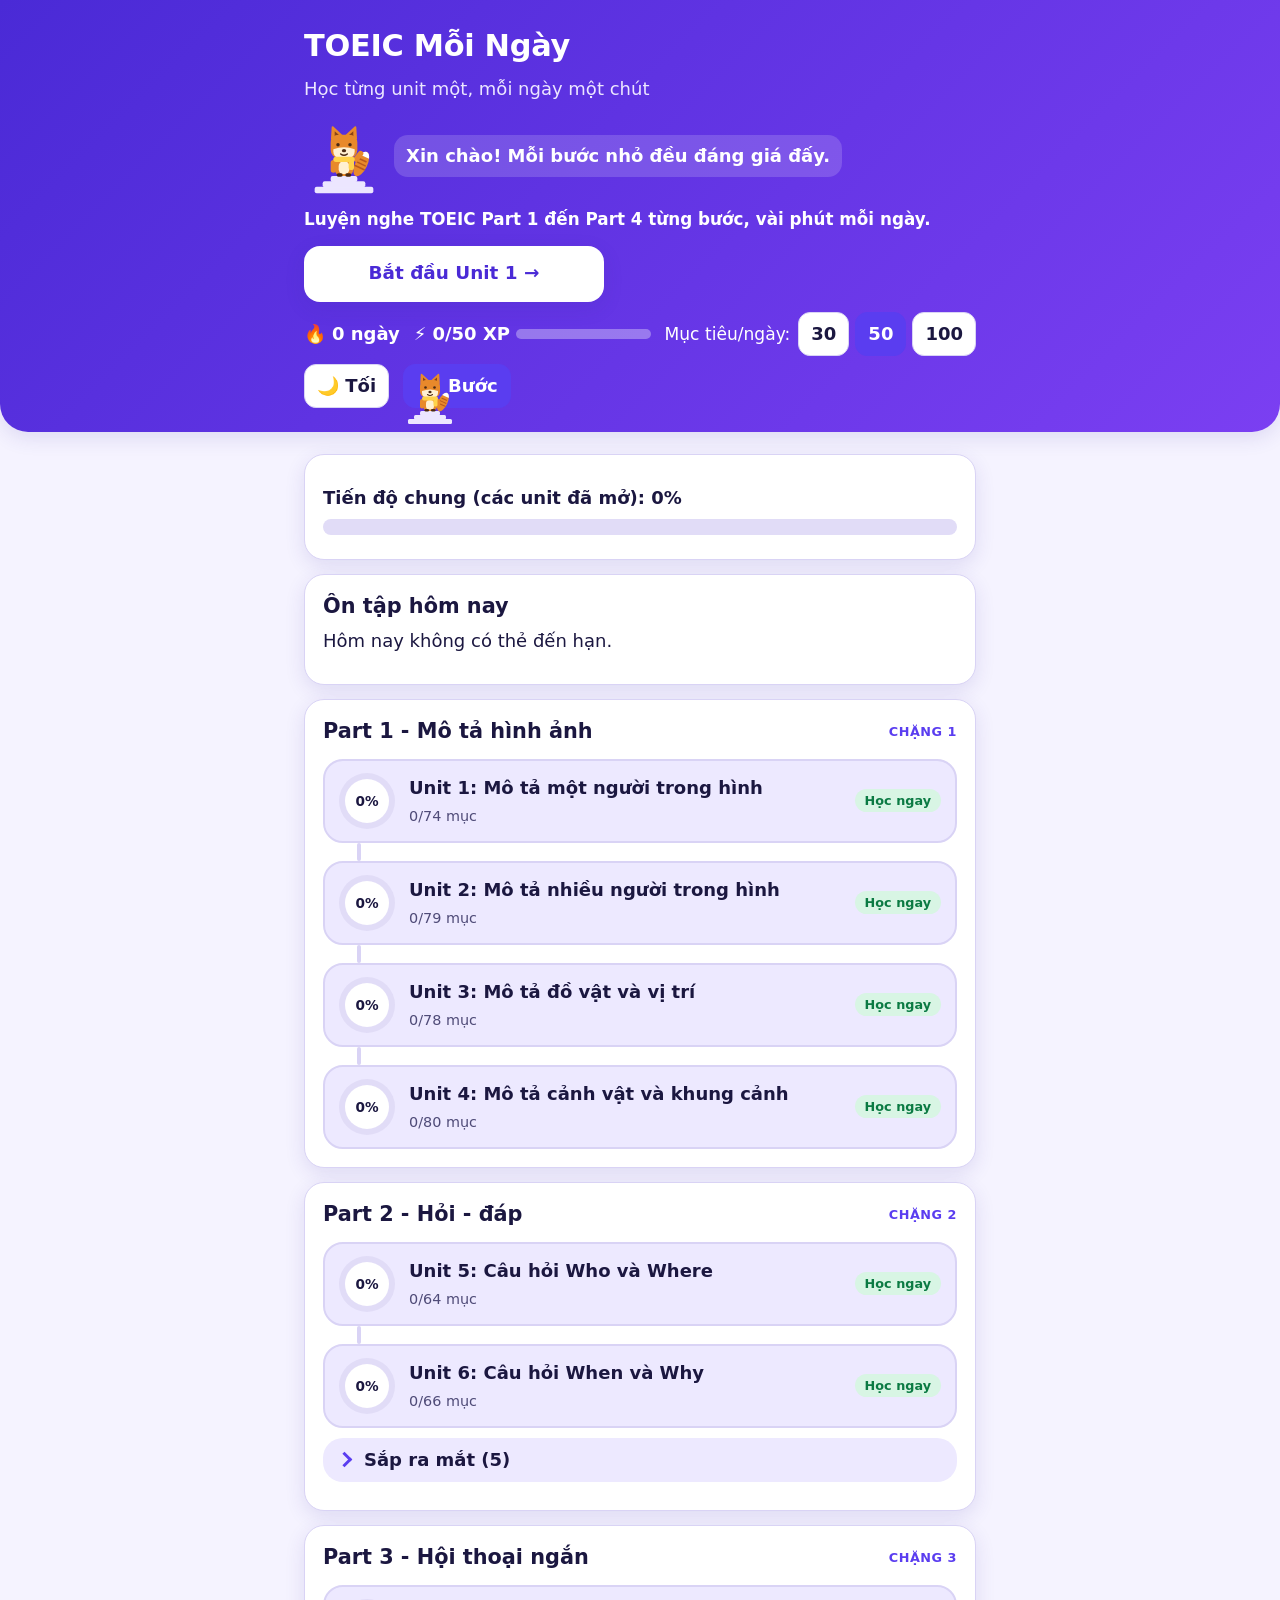
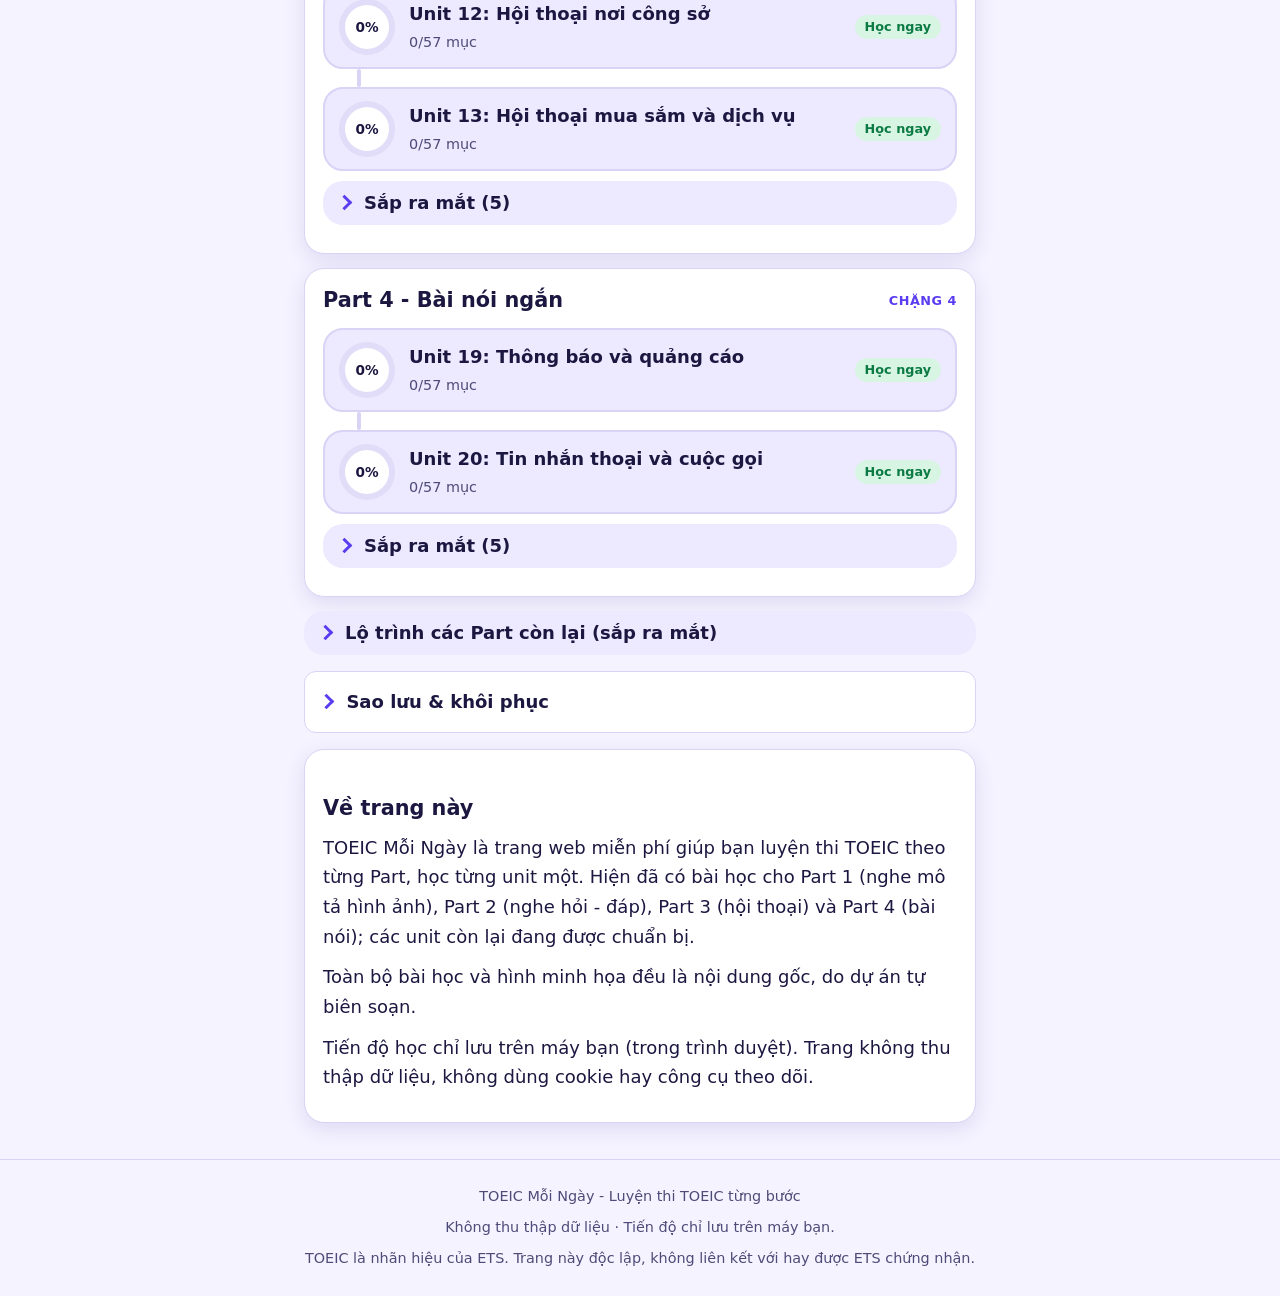
==== index.html @ 166d0104 "fix: rename follow-ups (titles, apple title, Part 1-4 copy, docs) Co-Authored-By: Claude Opus 5.5 <n" ====
<!DOCTYPE html>
<html lang="vi">
<head>
<meta charset="utf-8">
<meta name="viewport" content="width=device-width, initial-scale=1">
<meta name="robots" content="noindex,nofollow">
<meta name="description" content="TOEIC Mỗi Ngày: luyện nghe TOEIC Part 1 đến Part 4 từng bước, vài phút mỗi ngày, ngay trên trình duyệt. Tiến độ chỉ lưu trên máy bạn.">
<meta name="theme-color" content="#4a2ad6">
<meta name="apple-mobile-web-app-title" content="TOEIC Mỗi Ngày">
<meta property="og:title" content="TOEIC Mỗi Ngày | Luyện thi TOEIC từng bước">
<meta property="og:description" content="Luyện nghe TOEIC Part 1 đến Part 4 từng bước, vài phút mỗi ngày. Bài học và hình minh họa đều là nội dung gốc.">
<meta property="og:type" content="website">
<meta property="og:locale" content="vi_VN">
<title>TOEIC Mỗi Ngày | Luyện thi TOEIC từng bước</title>
<link rel="icon" type="image/svg+xml" href="data:image/svg+xml,%3Csvg xmlns='http://www.w3.org/2000/svg' viewBox='0 0 32 32'%3E%3Crect width='32' height='32' rx='7' fill='%237c3aed'/%3E%3Ctext x='16' y='24' font-size='22' font-family='sans-serif' font-weight='bold' text-anchor='middle' fill='white'%3ET%3C/text%3E%3C/svg%3E">
<link rel="manifest" href="manifest.webmanifest">
<link rel="apple-touch-icon" href="assets/icons/apple-touch-icon.png">
<link rel="stylesheet" href="assets/css/site.css">
<link rel="stylesheet" href="assets/css/hud.css">
<link rel="stylesheet" href="assets/css/mascot.css">
<link rel="stylesheet" href="assets/css/home-extra.css">
<script>(function(){try{var o=JSON.parse(localStorage.getItem("tungbuoc.v1"));var t=o&&o.prefs&&o.prefs.theme;if(t==="light"||t==="dark")document.documentElement.setAttribute("data-theme",t);}catch(e){}})();</script>
</head>
<body>
<a class="skip" href="#catalog">Bỏ qua tới mục lục</a>
<header class="site-header">
  <div class="wrap">
    <h1>TOEIC Mỗi Ngày</h1>
    <p class="muted-on-dark">Học từng unit một, mỗi ngày một chút</p>
    <div class="hero">
      <div id="mascot-home" class="mascot-slot"></div>
      <p class="hero-pitch">Luyện nghe TOEIC Part 1 đến Part 4 từng bước, vài phút mỗi ngày.</p>
      <a id="start-cta" class="btn-start" href="unit.html?u=l01">Bắt đầu Unit 1 →</a>
    </div>
    <div id="hud"></div>
  </div>
</header>
<main class="wrap" id="main">
  <section class="card" aria-label="Tổng quan">
    <div id="overall"></div>
    <p id="unv-total" class="badge badge-warn big" role="status" data-edit-only></p>
    <p class="muted" data-edit-only>Mục "Chưa kiểm tra" là nội dung cần người xem xét xác nhận thêm.</p>
  </section>
  <div id="review-root"></div>
  <div id="catalog"></div>
  <div id="backup-root"></div>
  <noscript><p class="card">Trang này cần JavaScript để hiển thị mục lục.</p></noscript>
</main>
<section class="wrap about" id="about" aria-labelledby="about-h">
  <div class="card">
    <h2 id="about-h">Về trang này</h2>
    <p>TOEIC Mỗi Ngày là trang web miễn phí giúp bạn luyện thi TOEIC theo từng Part, học từng unit một. Hiện đã có bài học cho Part 1 (nghe mô tả hình ảnh), Part 2 (nghe hỏi - đáp), Part 3 (hội thoại) và Part 4 (bài nói); các unit còn lại đang được chuẩn bị.</p>
    <p>Toàn bộ bài học và hình minh họa đều là nội dung gốc, do dự án tự biên soạn.</p>
    <p>Tiến độ học chỉ lưu trên máy bạn (trong trình duyệt). Trang không thu thập dữ liệu, không dùng cookie hay công cụ theo dõi.</p>
    <p id="contact" hidden></p>
    <div id="pwa-root"></div>
  </div>
</section>
<footer class="site-footer"><div class="wrap"><p>TOEIC Mỗi Ngày - Luyện thi TOEIC từng bước</p><p>Không thu thập dữ liệu · Tiến độ chỉ lưu trên máy bạn.</p><p>TOEIC là nhãn hiệu của ETS. Trang này độc lập, không liên kết với hay được ETS chứng nhận.</p></div></footer>
<script src="data/catalog.js"></script>
<script src="assets/js/core.js"></script>
<script src="assets/js/mascot.js"></script>
<script src="assets/js/loader.js"></script>
<script src="assets/js/fx.js"></script>
<script src="assets/js/home.js"></script>
<script defer src="assets/js/srs.js"></script>
<script defer src="assets/js/backup.js"></script>
<script defer src="assets/js/pwa.js"></script>
</body>
</html>
---- assets/css/site.css ----
/* site.css - mobile truoc; diem gay 600px va 900px. Font he thong, khong CDN. Mau hex CHI nam trong khoi token ngay duoi. */
:root{--ink:#1b1740;--muted:#4f4b78;--bg:#f5f3ff;--card:#ffffff;--card-2:#ede9ff;--line:#d9d3f5;--line-strong:#7b75a8;--pri:#5a3df0;--pri-ink:#ffffff;--pri-hover:#4527c9;--accent:#ff4f87;--ok:#0b7a43;--ok-bg:#d8f5e4;--bad:#c0143c;--bad-bg:#ffe0e8;--warn-bg:#fff1cf;--warn-ink:#6a3b00;--warn-line:#d18b00;--hd:#4a2ad6;--hd-2:#7b3ff2;--hd-ink:#ffffff;--hd-sub:#ece6ff;--hd-focus:#ffd24a;--hd-track:#ffffff55;--info-bg:#e3ecff;--info-ink:#1a3a8a;--soon-bg:#ebe8f7;--soon-ink:#4a4670;--track:#e1dcf7;--dis-bg:#ebe8f5;--dis-ink:#625e8a;--dis-line:#b9b4d6;--focus:#c2410c;--radius:20px;--radius-sm:12px;--shadow:0 6px 20px rgba(60,40,160,.12);color-scheme:light}
:root[data-theme="dark"]{--ink:#f0eeff;--muted:#b8b3e3;--bg:#0e0c1f;--card:#1a1738;--card-2:#262152;--line:#373068;--line-strong:#8c85c8;--pri:#a999ff;--pri-ink:#120d33;--pri-hover:#c2b8ff;--accent:#ff6b9a;--ok:#5fe3a1;--ok-bg:#123b2a;--bad:#ff8aa3;--bad-bg:#451226;--warn-bg:#3d2c05;--warn-ink:#ffd98a;--warn-line:#a87400;--hd:#1b1550;--hd-2:#33207a;--hd-ink:#f5f3ff;--hd-sub:#d4cff5;--hd-focus:#ffd24a;--hd-track:#ffffff2e;--info-bg:#1e2e66;--info-ink:#bcd0ff;--soon-bg:#2a2650;--soon-ink:#c9c5ee;--track:#2e2961;--dis-bg:#231f47;--dis-ink:#9d98c9;--dis-line:#4a4380;--focus:#ffc94d;--shadow:0 6px 20px rgba(0,0,0,.5);color-scheme:dark}
@media (prefers-color-scheme:dark){:root:not([data-theme="light"]){--ink:#f0eeff;--muted:#b8b3e3;--bg:#0e0c1f;--card:#1a1738;--card-2:#262152;--line:#373068;--line-strong:#8c85c8;--pri:#a999ff;--pri-ink:#120d33;--pri-hover:#c2b8ff;--accent:#ff6b9a;--ok:#5fe3a1;--ok-bg:#123b2a;--bad:#ff8aa3;--bad-bg:#451226;--warn-bg:#3d2c05;--warn-ink:#ffd98a;--warn-line:#a87400;--hd:#1b1550;--hd-2:#33207a;--hd-ink:#f5f3ff;--hd-sub:#d4cff5;--hd-focus:#ffd24a;--hd-track:#ffffff2e;--info-bg:#1e2e66;--info-ink:#bcd0ff;--soon-bg:#2a2650;--soon-ink:#c9c5ee;--track:#2e2961;--dis-bg:#231f47;--dis-ink:#9d98c9;--dis-line:#4a4380;--focus:#ffc94d;--shadow:0 6px 20px rgba(0,0,0,.5);color-scheme:dark}}
*{box-sizing:border-box}
html{-webkit-text-size-adjust:100%}
body{margin:0;font:16px/1.65 system-ui,-apple-system,"Segoe UI",Roboto,"Helvetica Neue",Arial,sans-serif;color:var(--ink);background:var(--bg);overflow-wrap:anywhere}
html:not([data-edit="1"]) [data-edit-only]{display:none!important}
.wrap{max-width:720px;margin:0 auto;padding:0 16px}
h1{font-size:1.6rem;line-height:1.25;margin:.3em 0;font-weight:800;letter-spacing:-.01em}
h2{font-size:1.3rem;line-height:1.3;margin:1.3em 0 .5em;font-weight:800}
h3{font-size:1.1rem;line-height:1.3;margin:.6em 0;font-weight:700}
p{margin:.5em 0}
a{color:var(--pri);font-weight:600}
:focus-visible{outline:3px solid var(--focus);outline-offset:2px}
.site-header :focus-visible{outline-color:var(--hd-focus)}
.skip{position:absolute;left:-999px;top:0;background:var(--card);color:var(--ink);padding:0 12px;min-height:44px;min-width:44px;display:inline-flex;align-items:center;z-index:10;border-radius:var(--radius-sm)}
.skip:focus{left:8px;top:8px}
.site-header{background:linear-gradient(135deg,var(--hd),var(--hd-2));color:var(--hd-ink);padding:14px 0 20px;border-radius:0 0 28px 28px;box-shadow:var(--shadow)}
.site-header a,.back{color:var(--hd-ink);display:inline-flex;align-items:center;min-height:44px}
.muted-on-dark{color:var(--hd-sub);margin:0}
.site-header .hud-item{color:var(--hd-ink)}
.site-header .hud-meter{background:var(--hd-track)}
.site-footer{margin-top:36px;padding:18px 0;border-top:1px solid var(--line);text-align:center;color:var(--muted);font-size:.9rem}
.muted{color:var(--muted)}
.card{background:var(--card);border:1px solid var(--line);border-radius:var(--radius);padding:18px;margin:14px 0;box-shadow:var(--shadow)}
main.wrap{padding-top:8px}
.list{list-style:none;margin:0;padding:0}
.list.card{padding:8px 18px}
.list li{padding:10px 0;border-bottom:1px solid var(--line)}
.list li:last-child{border-bottom:0}
.en{font-weight:700;margin:.2em 0}
.vi-line{margin:.1em 0 .3em;color:var(--muted)}
.label{display:block;font-weight:700;margin:.6em 0 .2em}
.badge{white-space:nowrap;flex-shrink:0;display:inline-block;font-size:.8rem;line-height:1.5;padding:2px 10px;border-radius:999px;margin-left:4px;font-weight:700;vertical-align:middle}
.badge-warn{background:var(--warn-bg);color:var(--warn-ink);border:1px solid var(--warn-line)}
.badge-info{background:var(--info-bg);color:var(--info-ink)}
.badge-ok{background:var(--ok-bg);color:var(--ok)}
.badge-soon{background:var(--soon-bg);color:var(--soon-ink)}
.badge.big{font-size:1rem;padding:6px 14px;margin:8px 0 0}
.site-header .badge-warn{margin-left:0}
/* nut */
.btn{min-height:44px;min-width:44px;padding:8px 18px;font:inherit;font-weight:700;color:var(--ink);background:var(--card);border:2px solid var(--pri);border-radius:14px;cursor:pointer;transition:background .15s,color .15s,border-color .15s,transform .15s}
.btn:hover:not(:disabled){background:var(--card-2)}
.btn:active:not(:disabled){transform:scale(.97)}
.btn:disabled{color:var(--dis-ink);background:var(--dis-bg);border-color:var(--dis-line);cursor:not-allowed}
.btn-primary{background:var(--pri);color:var(--pri-ink);border-color:var(--pri)}
.btn-primary:hover:not(:disabled){background:var(--pri-hover);border-color:var(--pri-hover)}
.btn[aria-pressed="true"]{background:var(--ok-bg);border-color:var(--ok);color:var(--ink)}
.btn-speak{background:var(--card-2);color:var(--ink);border-color:var(--line-strong)}
.row{display:flex;flex-wrap:wrap;gap:10px;margin:12px 0}
/* tab */
.tabs-wrap{background:var(--card);border-bottom:1px solid var(--line);position:sticky;top:0;z-index:5;box-shadow:var(--shadow)}
.tabs{display:flex;gap:6px;overflow-x:auto;-webkit-overflow-scrolling:touch;padding:8px 0}
.tab{flex:0 0 auto;min-height:44px;min-width:44px;padding:8px 16px;font:inherit;font-weight:700;color:var(--ink);background:transparent;border:2px solid transparent;border-radius:999px;cursor:pointer;white-space:nowrap}
.tab:hover{background:var(--card-2)}
.tab[aria-selected="true"]{color:var(--pri-ink);background:var(--pri);border-color:var(--pri)}
[role="tabpanel"]:focus{outline:none}
/* anh */
.fig{display:block;max-width:100%;height:auto;margin:12px 0;border:1px solid var(--line);border-radius:var(--radius-sm)}
.fig--wide{aspect-ratio:16/9;object-fit:contain;background:var(--card)}
.fig-missing{font-style:italic}
/* details / summary dung chung */
.fold{margin:12px 0}
.fold>summary,details.fold>summary{min-height:44px;display:flex;align-items:center;gap:10px;cursor:pointer;font-weight:700;list-style:none;border-radius:var(--radius-sm)}
.fold>summary::-webkit-details-marker{display:none}
.fold>summary::before{content:"";flex:0 0 auto;width:8px;height:8px;margin:0 4px 0 2px;border-right:3px solid var(--pri);border-bottom:3px solid var(--pri);transform:rotate(-45deg);transition:transform .2s}
.fold[open]>summary::before{transform:rotate(45deg)}
/* flashcard */
.flash{min-height:170px;background:var(--card);border:2px solid var(--pri);border-radius:24px;padding:20px;margin:12px 0;display:flex;flex-direction:column;justify-content:center;align-items:center;text-align:center;box-shadow:var(--shadow)}
.flash.is-back{background:var(--card-2)}
.flash.is-known{border-color:var(--ok)}
.flash-main{font-size:1.7rem;font-weight:800;margin:.2em 0}
.flash-meta{min-height:1.6em;margin:.2em 0}
/* bai tap */
.inp{width:100%;min-height:44px;padding:8px 12px;font:inherit;color:var(--ink);background:var(--card);border:2px solid var(--line-strong);border-radius:var(--radius-sm)}
.inp:focus-visible{border-color:var(--pri)}
.inp-inline{width:12em;max-width:100%;display:inline-block}
.qrow{padding:10px 0;border-bottom:1px solid var(--line)}
.qrow:last-of-type{border-bottom:0}
.fb{margin:6px 0}
.fb.ok,.ok{color:var(--ok);font-weight:700}
.fb.bad,.bad{color:var(--bad);font-weight:700}
.explain{color:var(--ink);font-weight:400}
.score{font-weight:800;color:var(--pri);min-height:1.6em}
.opts{display:grid;gap:10px;margin:12px 0}
.opt{text-align:left;width:100%}
.notice{background:var(--warn-bg);color:var(--warn-ink);border:1px solid var(--warn-line);border-radius:var(--radius-sm);padding:12px 14px;margin:12px 0}
.notice[hidden],[hidden]{display:none!important}
.reveal{margin-top:6px}
/* thanh tien do */
.bar{height:16px;background:var(--track);border-radius:999px;overflow:hidden;margin:6px 0}
.bar-fill{height:100%;background:linear-gradient(90deg,var(--pri),var(--accent));border-radius:999px}
/* ban do hanh trinh (trang chu) */
.stage-head{display:flex;flex-wrap:wrap;align-items:center;justify-content:space-between;gap:6px 12px}
.stage-head h2{margin:0}
.stage-no{display:inline-block;font-size:.8rem;font-weight:800;letter-spacing:.04em;text-transform:uppercase;color:var(--pri);margin:0}
.journey{list-style:none;margin:14px 0 0;padding:0}
.journey>li{position:relative;margin:0 0 18px}
.journey>li:last-child{margin-bottom:0}
.journey>li:not(:last-child)::after{content:"";position:absolute;left:36px;top:100%;height:18px;width:4px;margin-left:-2px;background:var(--line);border-radius:2px}
.node{display:flex;align-items:center;gap:14px;min-height:76px;padding:12px 14px;border-radius:var(--radius);background:var(--card-2);border:2px solid var(--line);color:var(--ink);text-decoration:none;font-weight:700;transition:transform .15s,border-color .15s}
a.node:hover{border-color:var(--pri);transform:translateY(-2px)}
.ring{--p:0;flex:0 0 56px;width:56px;height:56px;border-radius:50%;display:grid;place-items:center;background:conic-gradient(var(--accent) calc(var(--p) * 1%),var(--track) 0)}
.ring-in{width:44px;height:44px;border-radius:50%;background:var(--card);display:grid;place-items:center;font-size:.85rem;font-weight:800;color:var(--ink)}
.node-body{flex:1 1 auto;min-width:0;display:flex;flex-direction:column;gap:2px}
.node-title{font-weight:800}
.node-sub{font-weight:500;color:var(--muted);font-size:.9rem}
.soon-fold{background:var(--card-2);border-radius:var(--radius);padding:0 14px;margin:14px 0}
.soon-fold .units{padding-bottom:10px}
.soon-fold h3{margin:.4em 0;color:var(--muted)}
.units{list-style:none;margin:0;padding:0}
.unit-row{padding:8px 0;border-bottom:1px solid var(--line);color:var(--soon-ink);display:flex;align-items:center;justify-content:space-between;gap:8px;min-height:44px}
.unit-row:last-child{border-bottom:0}
#anim-root{min-height:60px}
@media (min-width:600px){body{font-size:17px}.wrap{padding:0 24px}h1{font-size:1.9rem}.opts{grid-template-columns:1fr 1fr}.site-header{padding:18px 0 24px}}
@media (min-width:900px){body{font-size:18px}.tabs{gap:8px}}
@media (prefers-reduced-motion:reduce){*{animation:none!important;transition:none!important;scroll-behavior:auto!important}}

.listen-btns{display:inline-flex;flex-wrap:wrap;gap:8px;margin:4px 0}
.opt-row{display:flex;flex-wrap:wrap;gap:8px;align-items:center}
.opt-row .opt{flex:1 1 120px;width:auto}

/* khung gap dung chung cho cac khoi moi (chi details.fold.bk: Sao luu) */
.fold.bk { border: 1px solid var(--line, #d9d6ee); border-radius: 12px; padding: 0.5rem 0.9rem; margin: 1rem 0; background: var(--card, transparent); }
.fold.bk > summary { cursor: pointer; font-weight: 600; padding: 0.35rem 0; }
.fold.bk[open] > summary { margin-bottom: 0.5rem; }
---- assets/css/hud.css ----
/* hud.css - thanh streak/XP/muc tieu/giao dien, toast, nut nghe. Chi dung token kem gia tri du phong. */
.hud {
  display: flex; flex-wrap: wrap; align-items: center; gap: 8px 14px;
  margin-top: 10px;
}
.hud-item {
  display: inline-flex; align-items: center; gap: 6px;
  font-weight: 600; color: var(--hd-ink, inherit);
}
.hud-xp { flex: 1 1 180px; min-width: 160px; }
.hud-meter {
  flex: 1 1 60px; min-width: 60px; height: 10px;
  background: var(--line, #d9dee7); border-radius: 999px; overflow: hidden;
}
.hud-meter .bar-fill {
  height: 100%; background: var(--accent, var(--ok, #1f9d55));
  border-radius: 999px; transition: width .4s ease;
}
.hud-goalbox { flex-wrap: wrap; gap: 6px 8px; }
.hud-goal-lbl { font-weight: 600; font-size: .95em; color: var(--muted, inherit); }
.site-header .hud-goal-lbl { color: var(--hd-ink, #fff); font-weight: 500; }
.hud-goals { display: inline-flex; gap: 6px; }
.hud-btn {
  min-width: 44px; min-height: 44px; padding: 0 12px;
  border: 1px solid var(--line, #d9dee7); border-radius: var(--radius-sm, 12px);
  background: var(--card, #fff); color: var(--ink, #1d2433);
  font: inherit; font-weight: 600; cursor: pointer;
}
.hud-btn[aria-pressed="true"] {
  background: var(--pri, #2563eb); color: var(--pri-ink, #fff); border-color: var(--pri, #2563eb);
}
.hud-btn:focus-visible { outline: 3px solid var(--focus, #f59e0b); outline-offset: 2px; }

.hud-mascot { display: inline-flex; align-items: center; gap: 4px; }
.hud-mascot-face, .hud-mascot-face .mascot { width: 28px; height: 28px; }
.hud-mascot-face { display: inline-flex; }
.hud-btn[aria-pressed="true"] .hud-mascot-face { --m-scarf: var(--hd-focus, #ffd24a); }

.btn-speak {
  min-width: 44px; min-height: 44px; padding: 0 12px;
  border: 1px solid var(--line, #d9dee7); border-radius: var(--radius-sm, 12px);
  background: var(--card, #fff); color: var(--ink, #1d2433);
  font: inherit; cursor: pointer; vertical-align: middle;
}
.btn-speak:focus-visible { outline: 3px solid var(--focus, #f59e0b); outline-offset: 2px; }

.fold { margin: 10px 0; }
.fold > summary { min-height: 44px; display: flex; align-items: center; cursor: pointer; font-weight: 600; }

.hud-sr { position: absolute; width: 1px; height: 1px; overflow: hidden; clip: rect(0 0 0 0); white-space: nowrap; }
.bs-toast:empty { display: none; }
.bs-toast {
  position: fixed; left: 50%; bottom: 24px; transform: translateX(-50%);
  max-width: calc(100vw - 32px); padding: 12px 18px; z-index: 1000;
  background: var(--ink, #1d2433); color: var(--card, #fff);
  border-radius: var(--radius, 20px); box-shadow: var(--shadow, 0 6px 20px rgba(0, 0, 0, .25));
  font-weight: 600; text-align: center;
  animation: bs-toast-in .25s ease;
}
@keyframes bs-toast-in { from { opacity: 0; transform: translate(-50%, 12px); } to { opacity: 1; transform: translate(-50%, 0); } }

@media (prefers-reduced-motion: reduce) {
  .hud-meter .bar-fill { transition: none; }
  .bs-toast { animation: none; }
}
---- assets/css/mascot.css ----
.mascot-host{display:flex;align-items:center;gap:10px;margin:0 0 10px}
.mascot-host[hidden]{display:none}
.mascot-say{margin:0;padding:8px 12px;border-radius:14px;font-weight:600;line-height:1.4;background:var(--card-2,#ede9ff);color:var(--ink,#1b1740)}
.site-header .mascot-say{background:rgba(255,255,255,.16);color:var(--hd-ink,#fff)}
.mascot{display:block;flex:0 0 auto;width:80px;height:80px;overflow:visible}
.mascot-mini{width:28px;height:28px}
.site-header .mascot-hero{--m-scarf:var(--hd-focus,#ffd24a)}
.mf{fill:#e8892b}
.mo{fill:#e8892b;stroke:#e8892b;stroke-width:3;stroke-linejoin:round}
.mi{fill:#8a4314}
.mc{fill:#fff0d2}
.mt{fill:#fff}
.md{fill:#4a2a14}
.ml{fill:none;stroke:#4a2a14;stroke-width:2.2;stroke-linecap:round;stroke-linejoin:round}
.ms{fill:none;stroke:#b8591c;stroke-width:2.2;stroke-linecap:round}
.m-scarf{fill:var(--m-scarf,var(--pri,#5a3df0))}
.m-steps rect{fill:var(--line-strong,#9a95c0)}
.site-header .m-steps rect{fill:var(--hd-sub,#ece6ff)}
.m-happy,.m-brows,.m-flat,.m-open{display:none}
.m-armL{transform-origin:44px 67px}
.m-armR{transform-origin:76px 67px}
.m-head{transform-origin:60px 63px}
.m-tail{transform-origin:78px 86px;animation:m-wag .5s ease-in-out 6 alternate}
.m-eyes circle{transform-box:fill-box;transform-origin:center;animation:m-blink 5s 2}
[data-mood=wave] .m-armR{transform:rotate(-140deg);animation:m-wv .7s ease-in-out 4 alternate}
[data-mood=cheer] .m-armR{transform:rotate(-150deg)}
[data-mood=cheer] .m-armL{transform:rotate(150deg)}
[data-mood=cheer] .m-all{animation:m-jump .6s ease-in-out 4}
[data-mood=cheer] .m-open,[data-mood=cheer] .m-happy,[data-mood=proud] .m-happy,[data-mood=worried] .m-flat,[data-mood=worried] .m-brows{display:inline}
[data-mood=cheer] .m-eyes,[data-mood=proud] .m-eyes,[data-mood=cheer] .m-smile,[data-mood=worried] .m-smile{display:none}
[data-mood=proud] .m-head{transform:rotate(-4deg)}
[data-mood=proud] .m-armR{transform:rotate(-22deg)}
[data-mood=proud] .m-armL{transform:rotate(22deg)}
[data-mood=worried] .m-head{transform:rotate(5deg)}
[data-mood=worried] .m-tail{animation:none;transform:rotate(14deg)}
@keyframes m-wv{from{transform:rotate(-125deg)}to{transform:rotate(-155deg)}}
@keyframes m-jump{50%{transform:translateY(-7px)}}
@keyframes m-wag{from{transform:rotate(-5deg)}to{transform:rotate(6deg)}}
@keyframes m-blink{0%,94%,100%{transform:scaleY(1)}97%{transform:scaleY(.1)}}
@media (prefers-reduced-motion:reduce){.mascot *{animation:none!important}}
---- assets/css/home-extra.css ----
/* home-extra.css - trang chu / 404; chi dung token trong site.css */
.hero{margin:12px 0 4px}
.hero-pitch{margin:0 0 12px;font-size:1.05rem;font-weight:600;color:var(--hd-ink)}
.btn-start{display:flex;align-items:center;justify-content:center;width:100%;min-height:56px;padding:12px 22px;border-radius:16px;background:var(--hd-ink);color:var(--hd);font-size:1.15rem;font-weight:800;text-decoration:none;box-shadow:var(--shadow);transition:transform .15s}
.site-header a.btn-start{display:flex;min-height:56px;color:var(--hd);background:var(--hd-ink)}
.site-header a.btn-start:hover,.site-header a.btn-start:focus-visible{color:var(--hd);background:var(--hd-ink)}
.btn-start:hover{transform:translateY(-2px)}
.btn-start:active{transform:scale(.98)}
.btn-start[hidden]{display:none}
.about p{margin:.6em 0}
.about #contact{padding-top:.6em;border-top:1px dashed var(--line)}
.later-fold .unit-row{color:var(--ink)}
.page-404{text-align:center;padding:32px 16px}
.page-404 h1{margin-top:0}
.page-404 .btn-start{display:inline-flex;width:auto;margin-top:8px;background:var(--pri);color:var(--pri-ink)}
@media (min-width:600px){.btn-start{width:auto;min-width:300px;display:inline-flex}.site-header a.btn-start{display:inline-flex}}
@media (prefers-reduced-motion:reduce){.btn-start{transition:none}.btn-start:hover,.btn-start:active{transform:none}}
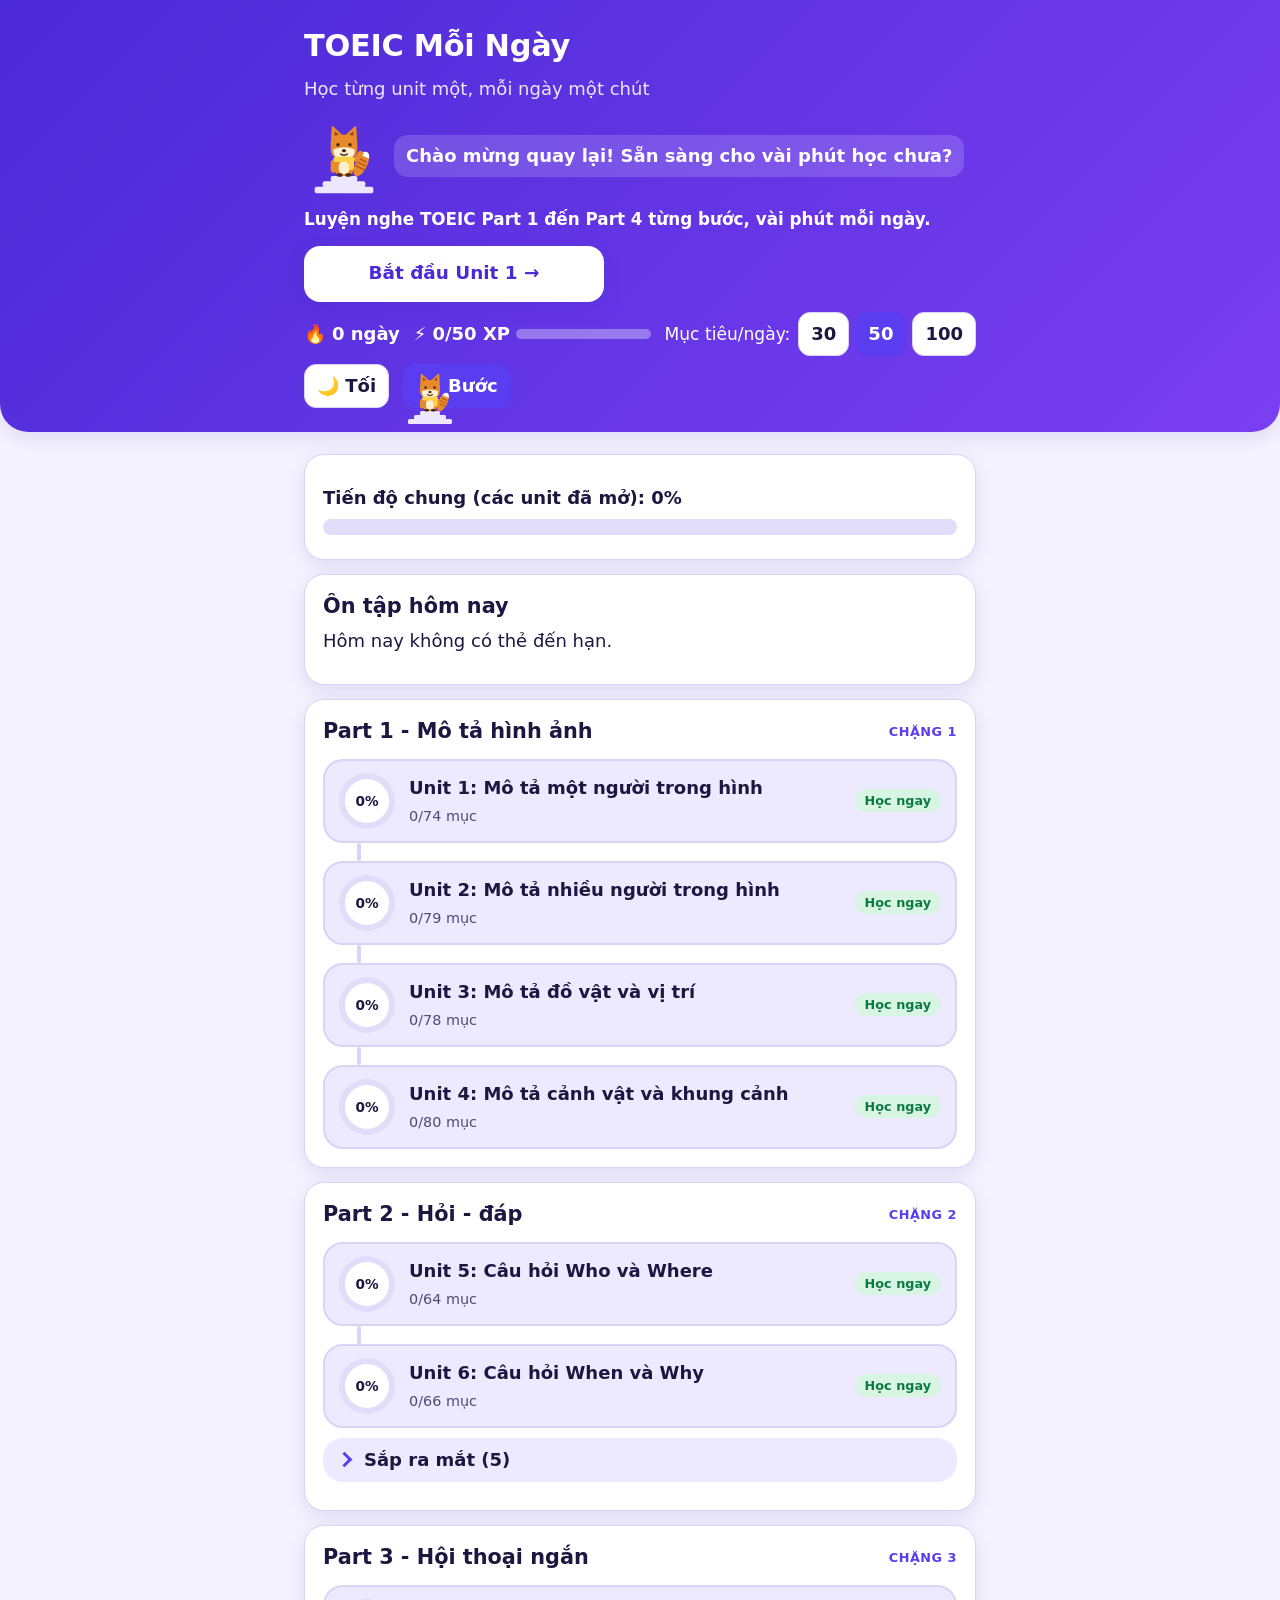
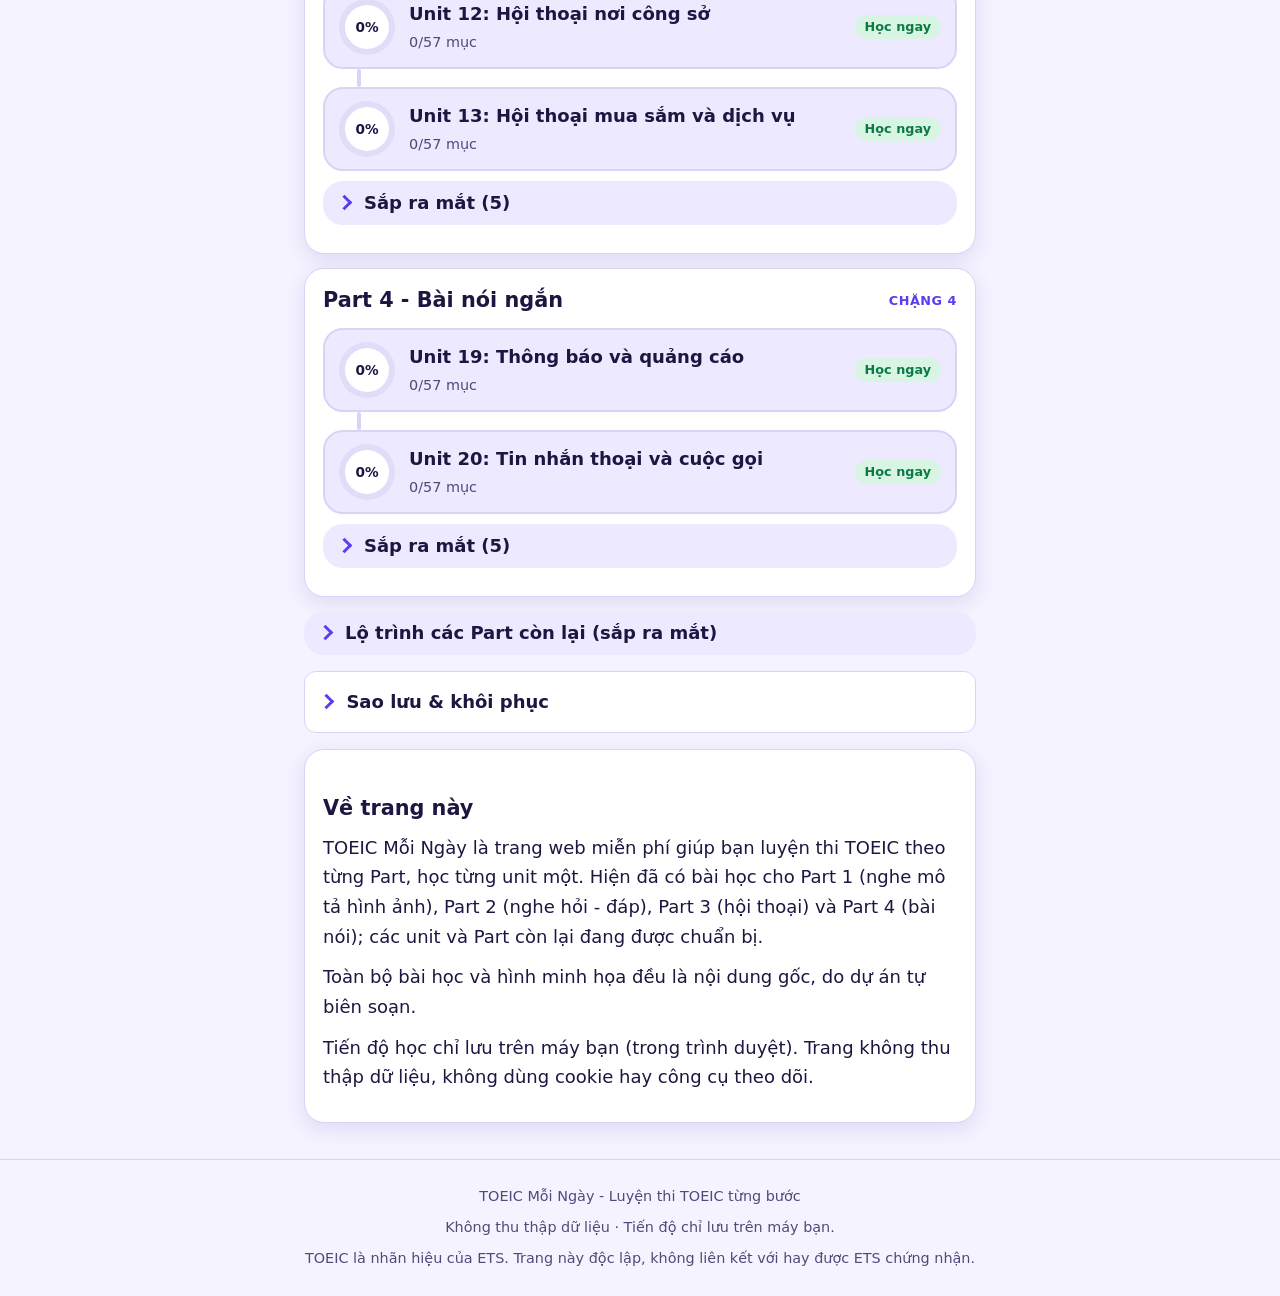
==== commit 98535970: "fix: about text says unit and Part still being prepared Co-Authored-By: Claude Opus 5.5 <noreply@ant" ====
--- a/index.html
+++ b/index.html
@@ -49,7 +49,7 @@
 <section class="wrap about" id="about" aria-labelledby="about-h">
   <div class="card">
     <h2 id="about-h">Về trang này</h2>
-    <p>TOEIC Mỗi Ngày là trang web miễn phí giúp bạn luyện thi TOEIC theo từng Part, học từng unit một. Hiện đã có bài học cho Part 1 (nghe mô tả hình ảnh), Part 2 (nghe hỏi - đáp), Part 3 (hội thoại) và Part 4 (bài nói); các unit còn lại đang được chuẩn bị.</p>
+    <p>TOEIC Mỗi Ngày là trang web miễn phí giúp bạn luyện thi TOEIC theo từng Part, học từng unit một. Hiện đã có bài học cho Part 1 (nghe mô tả hình ảnh), Part 2 (nghe hỏi - đáp), Part 3 (hội thoại) và Part 4 (bài nói); các unit và Part còn lại đang được chuẩn bị.</p>
     <p>Toàn bộ bài học và hình minh họa đều là nội dung gốc, do dự án tự biên soạn.</p>
     <p>Tiến độ học chỉ lưu trên máy bạn (trong trình duyệt). Trang không thu thập dữ liệu, không dùng cookie hay công cụ theo dõi.</p>
     <p id="contact" hidden></p>
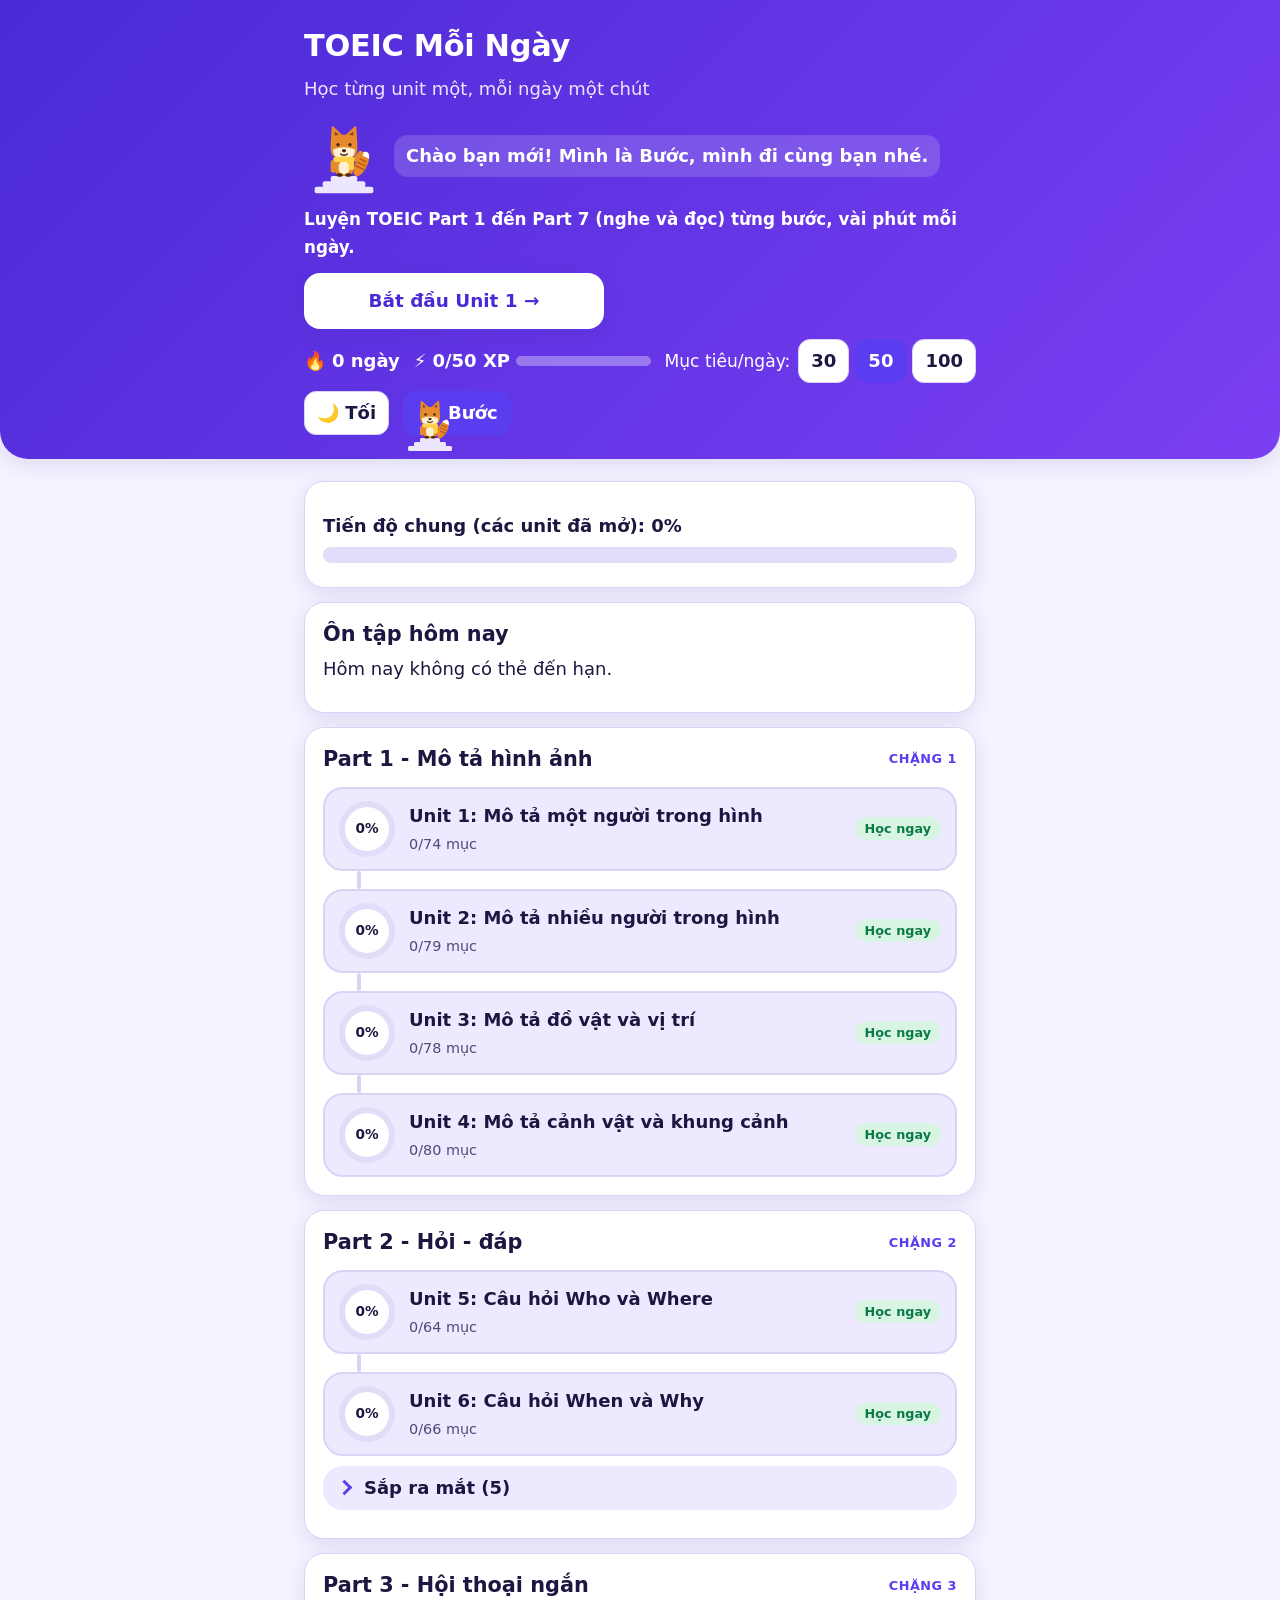
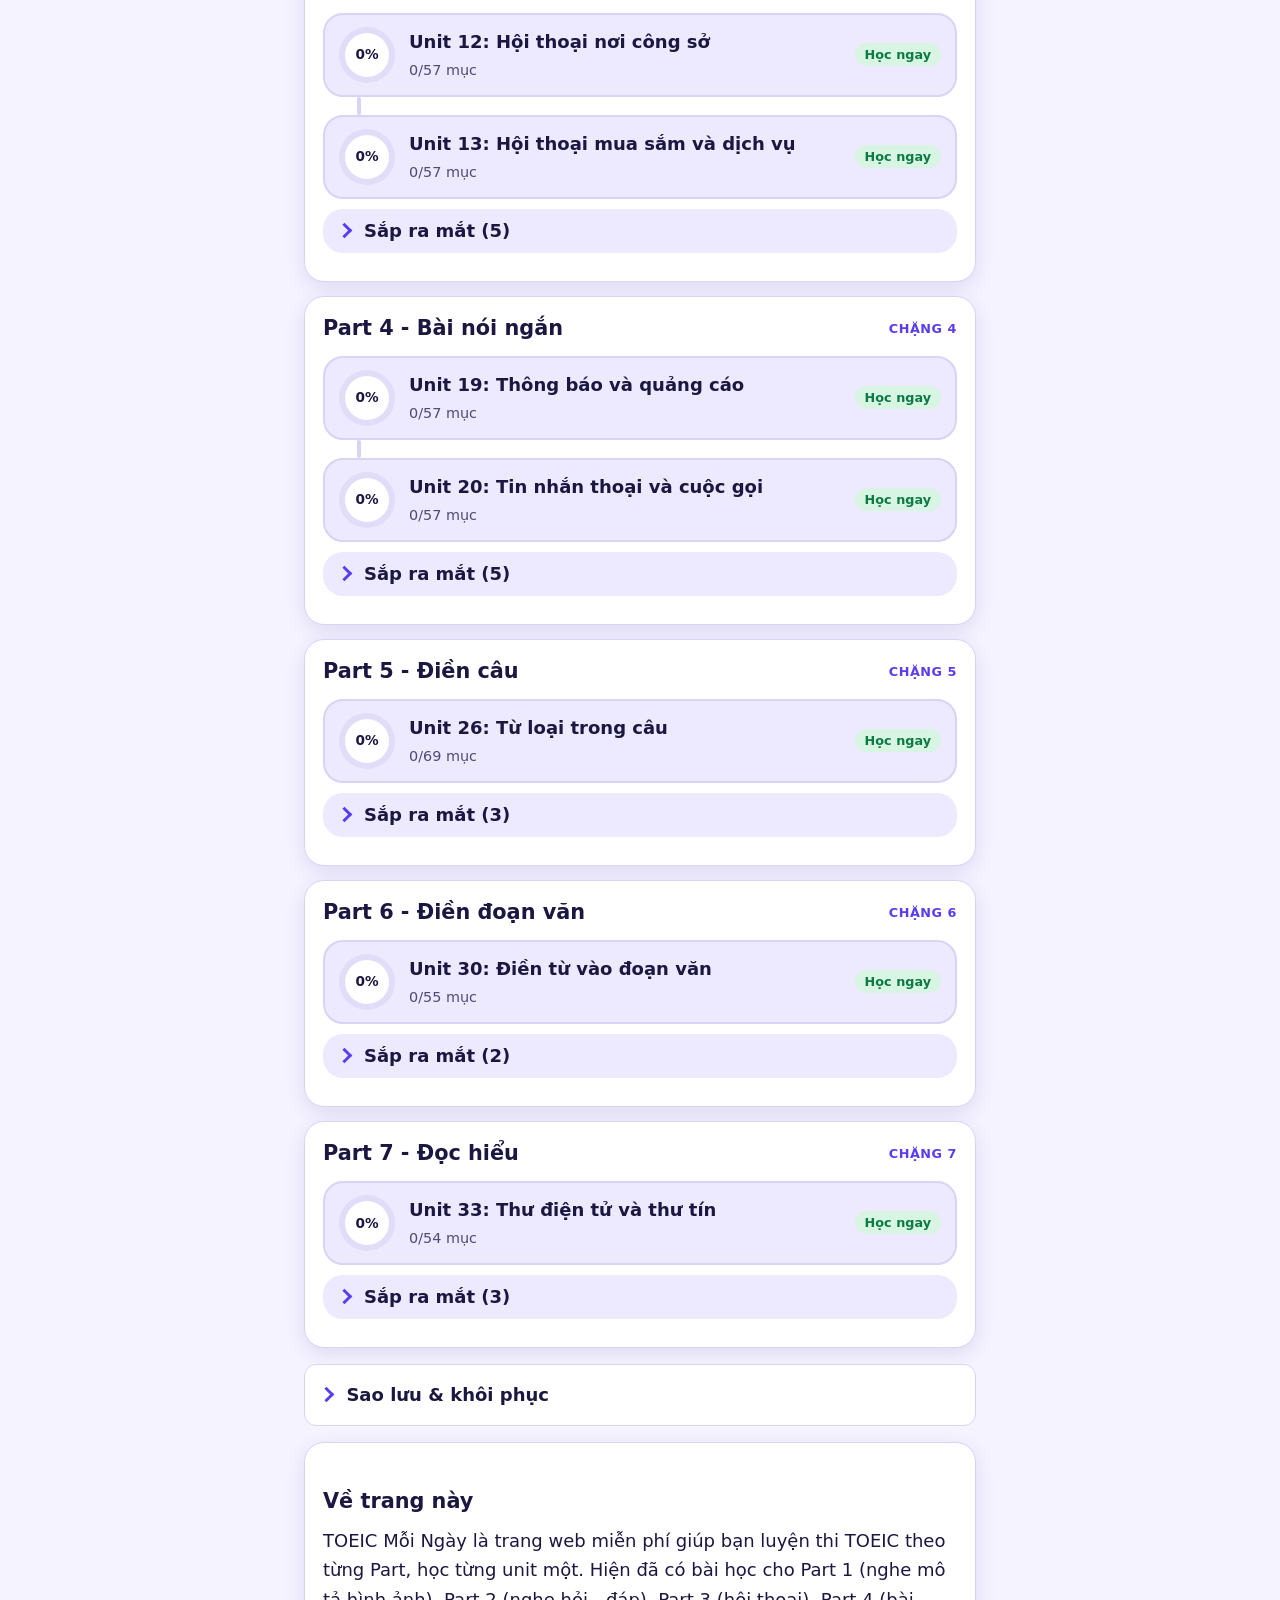
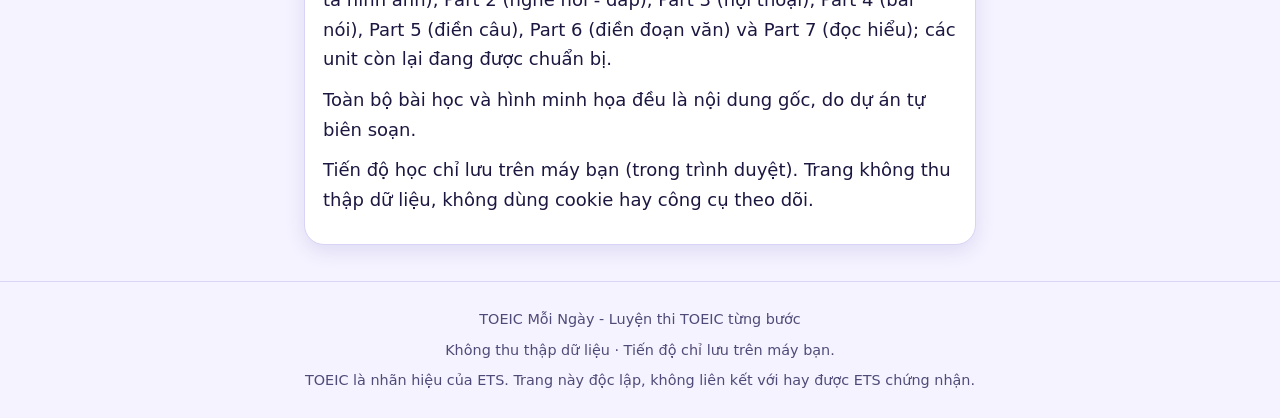
==== commit 9a20b99f: "release: open p5-01, p6-01, p7-01 (VERSION 38) Remove unverified markers from the three units, mark " ====
--- a/index.html
+++ b/index.html
@@ -4,11 +4,11 @@
 <meta charset="utf-8">
 <meta name="viewport" content="width=device-width, initial-scale=1">
 <meta name="robots" content="noindex,nofollow">
-<meta name="description" content="TOEIC Mỗi Ngày: luyện nghe TOEIC Part 1 đến Part 4 từng bước, vài phút mỗi ngày, ngay trên trình duyệt. Tiến độ chỉ lưu trên máy bạn.">
+<meta name="description" content="TOEIC Mỗi Ngày: luyện TOEIC Part 1 đến Part 7 (nghe và đọc) từng bước, vài phút mỗi ngày, ngay trên trình duyệt. Tiến độ chỉ lưu trên máy bạn.">
 <meta name="theme-color" content="#4a2ad6">
 <meta name="apple-mobile-web-app-title" content="TOEIC Mỗi Ngày">
 <meta property="og:title" content="TOEIC Mỗi Ngày | Luyện thi TOEIC từng bước">
-<meta property="og:description" content="Luyện nghe TOEIC Part 1 đến Part 4 từng bước, vài phút mỗi ngày. Bài học và hình minh họa đều là nội dung gốc.">
+<meta property="og:description" content="Luyện TOEIC Part 1 đến Part 7 (nghe và đọc) từng bước, vài phút mỗi ngày. Bài học và hình minh họa đều là nội dung gốc.">
 <meta property="og:type" content="website">
 <meta property="og:locale" content="vi_VN">
 <title>TOEIC Mỗi Ngày | Luyện thi TOEIC từng bước</title>
@@ -29,7 +29,7 @@
     <p class="muted-on-dark">Học từng unit một, mỗi ngày một chút</p>
     <div class="hero">
       <div id="mascot-home" class="mascot-slot"></div>
-      <p class="hero-pitch">Luyện nghe TOEIC Part 1 đến Part 4 từng bước, vài phút mỗi ngày.</p>
+      <p class="hero-pitch">Luyện TOEIC Part 1 đến Part 7 (nghe và đọc) từng bước, vài phút mỗi ngày.</p>
       <a id="start-cta" class="btn-start" href="unit.html?u=l01">Bắt đầu Unit 1 →</a>
     </div>
     <div id="hud"></div>
@@ -49,7 +49,7 @@
 <section class="wrap about" id="about" aria-labelledby="about-h">
   <div class="card">
     <h2 id="about-h">Về trang này</h2>
-    <p>TOEIC Mỗi Ngày là trang web miễn phí giúp bạn luyện thi TOEIC theo từng Part, học từng unit một. Hiện đã có bài học cho Part 1 (nghe mô tả hình ảnh), Part 2 (nghe hỏi - đáp), Part 3 (hội thoại) và Part 4 (bài nói); các unit và Part còn lại đang được chuẩn bị.</p>
+    <p>TOEIC Mỗi Ngày là trang web miễn phí giúp bạn luyện thi TOEIC theo từng Part, học từng unit một. Hiện đã có bài học cho Part 1 (nghe mô tả hình ảnh), Part 2 (nghe hỏi - đáp), Part 3 (hội thoại), Part 4 (bài nói), Part 5 (điền câu), Part 6 (điền đoạn văn) và Part 7 (đọc hiểu); các unit còn lại đang được chuẩn bị.</p>
     <p>Toàn bộ bài học và hình minh họa đều là nội dung gốc, do dự án tự biên soạn.</p>
     <p>Tiến độ học chỉ lưu trên máy bạn (trong trình duyệt). Trang không thu thập dữ liệu, không dùng cookie hay công cụ theo dõi.</p>
     <p id="contact" hidden></p>
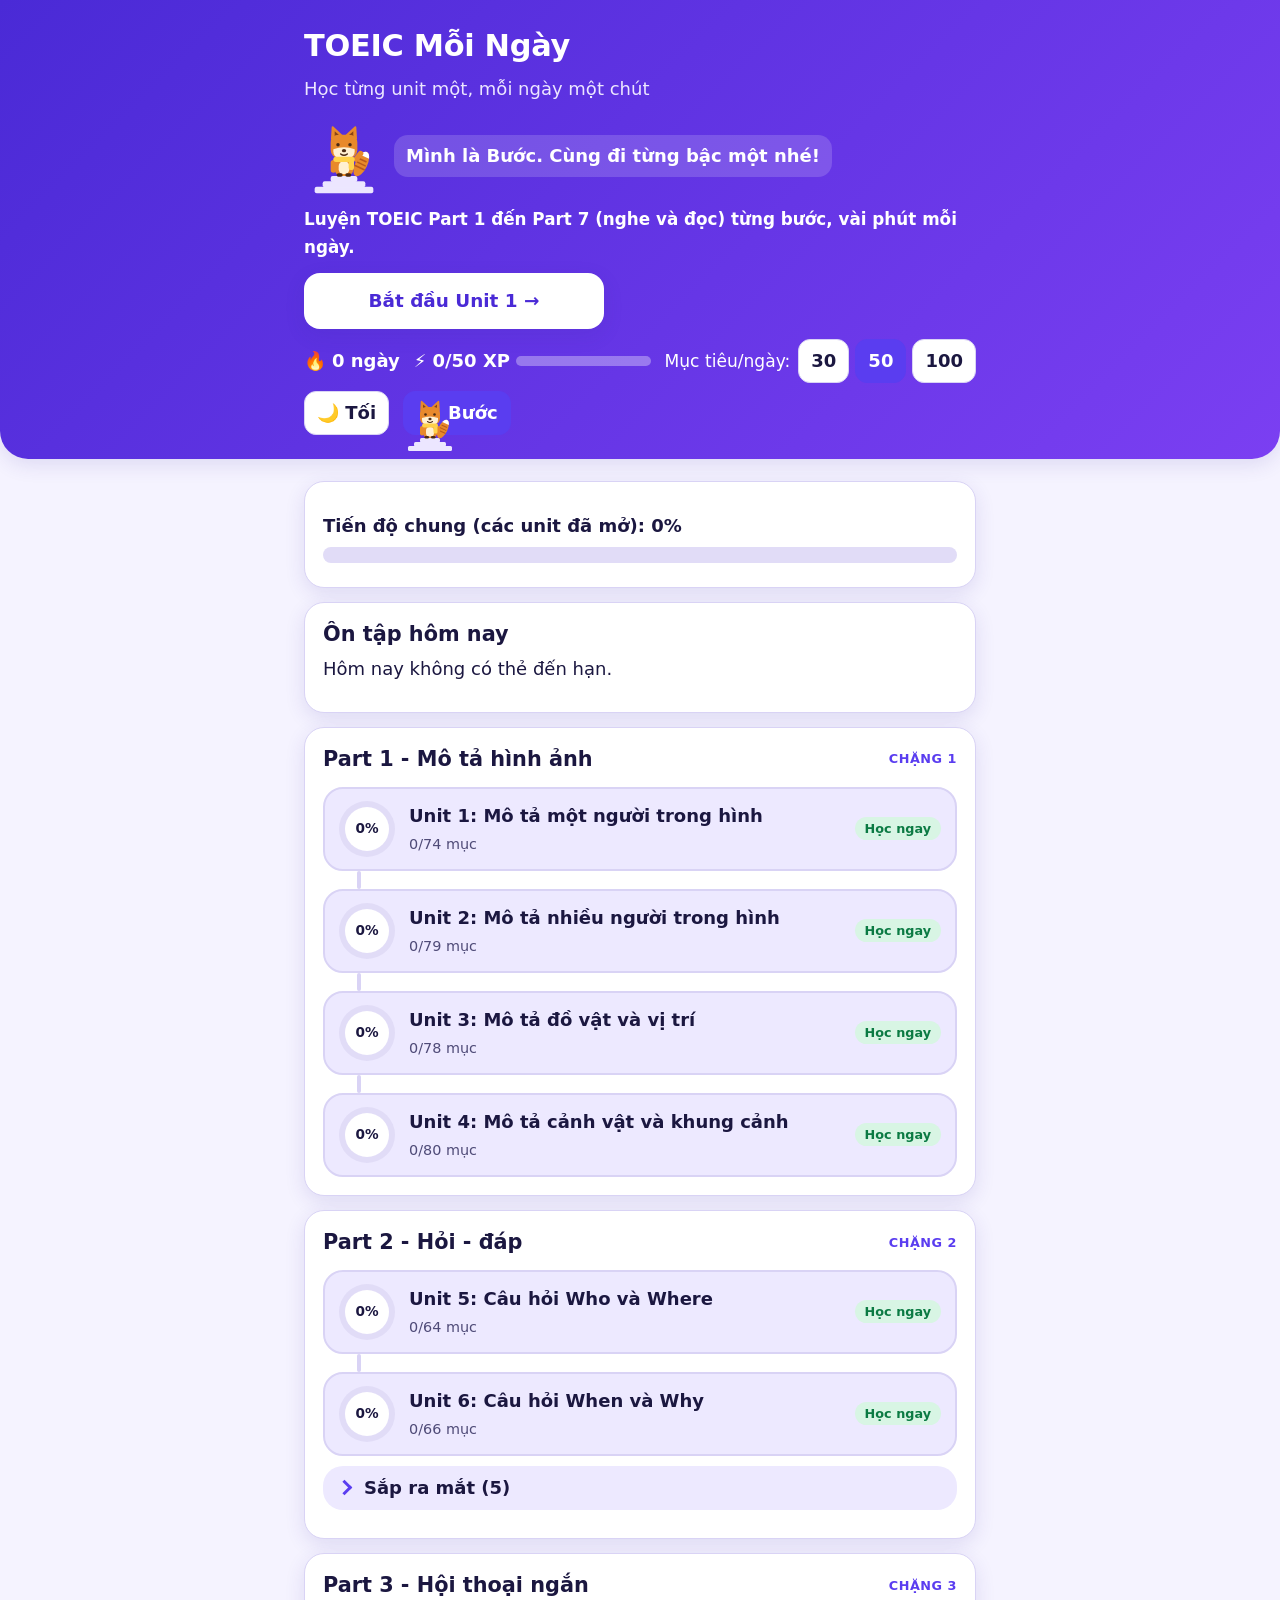
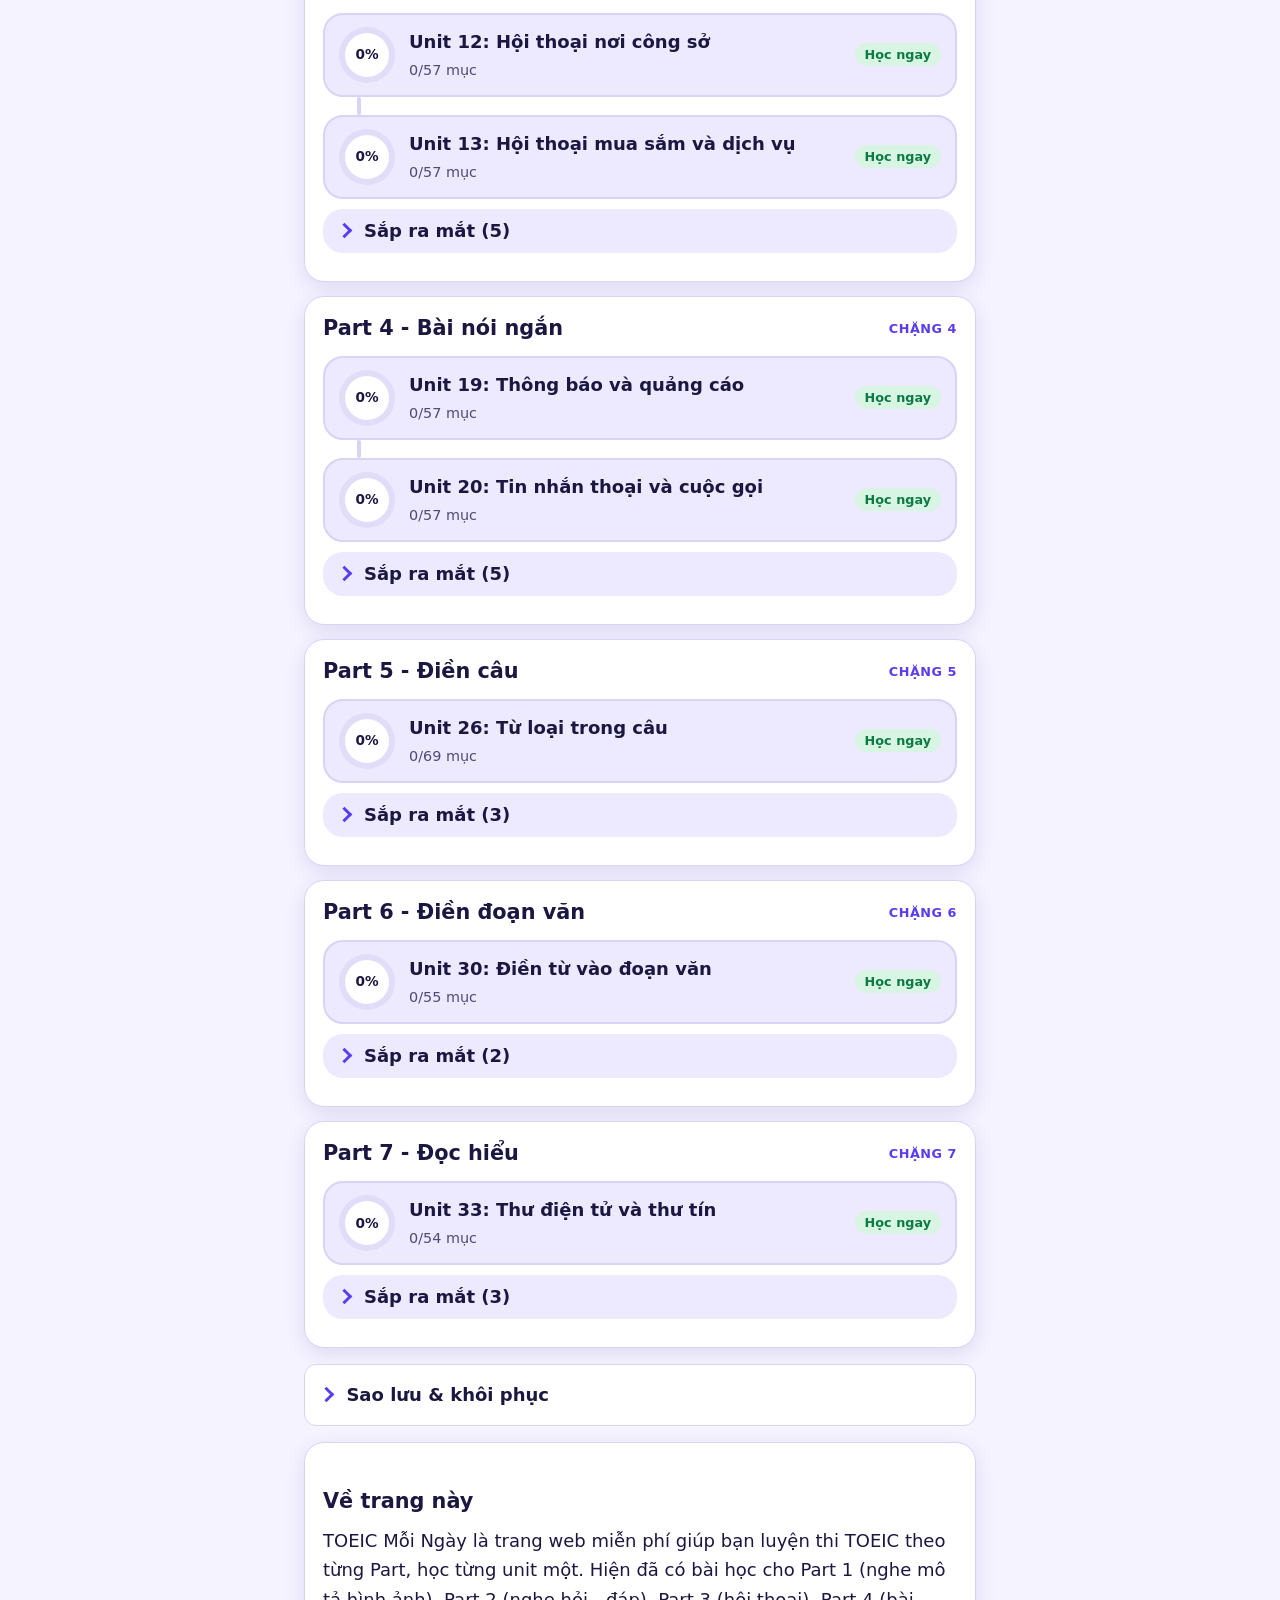
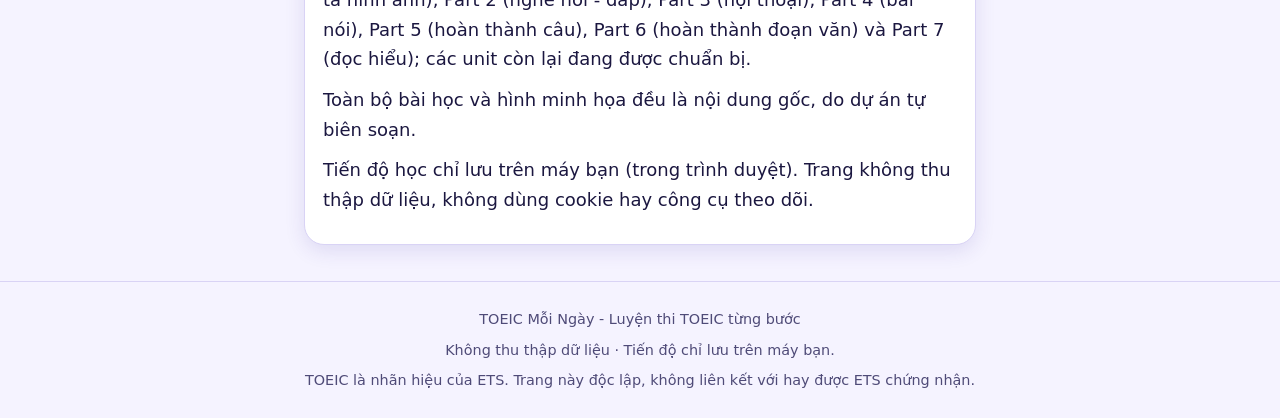
==== commit 58856326: "docs: wording fixes in index about text and README unit list Co-Authored-By: Claude Opus 5.5 <norepl" ====
--- a/index.html
+++ b/index.html
@@ -49,7 +49,7 @@
 <section class="wrap about" id="about" aria-labelledby="about-h">
   <div class="card">
     <h2 id="about-h">Về trang này</h2>
-    <p>TOEIC Mỗi Ngày là trang web miễn phí giúp bạn luyện thi TOEIC theo từng Part, học từng unit một. Hiện đã có bài học cho Part 1 (nghe mô tả hình ảnh), Part 2 (nghe hỏi - đáp), Part 3 (hội thoại), Part 4 (bài nói), Part 5 (điền câu), Part 6 (điền đoạn văn) và Part 7 (đọc hiểu); các unit còn lại đang được chuẩn bị.</p>
+    <p>TOEIC Mỗi Ngày là trang web miễn phí giúp bạn luyện thi TOEIC theo từng Part, học từng unit một. Hiện đã có bài học cho Part 1 (nghe mô tả hình ảnh), Part 2 (nghe hỏi - đáp), Part 3 (hội thoại), Part 4 (bài nói), Part 5 (hoàn thành câu), Part 6 (hoàn thành đoạn văn) và Part 7 (đọc hiểu); các unit còn lại đang được chuẩn bị.</p>
     <p>Toàn bộ bài học và hình minh họa đều là nội dung gốc, do dự án tự biên soạn.</p>
     <p>Tiến độ học chỉ lưu trên máy bạn (trong trình duyệt). Trang không thu thập dữ liệu, không dùng cookie hay công cụ theo dõi.</p>
     <p id="contact" hidden></p>
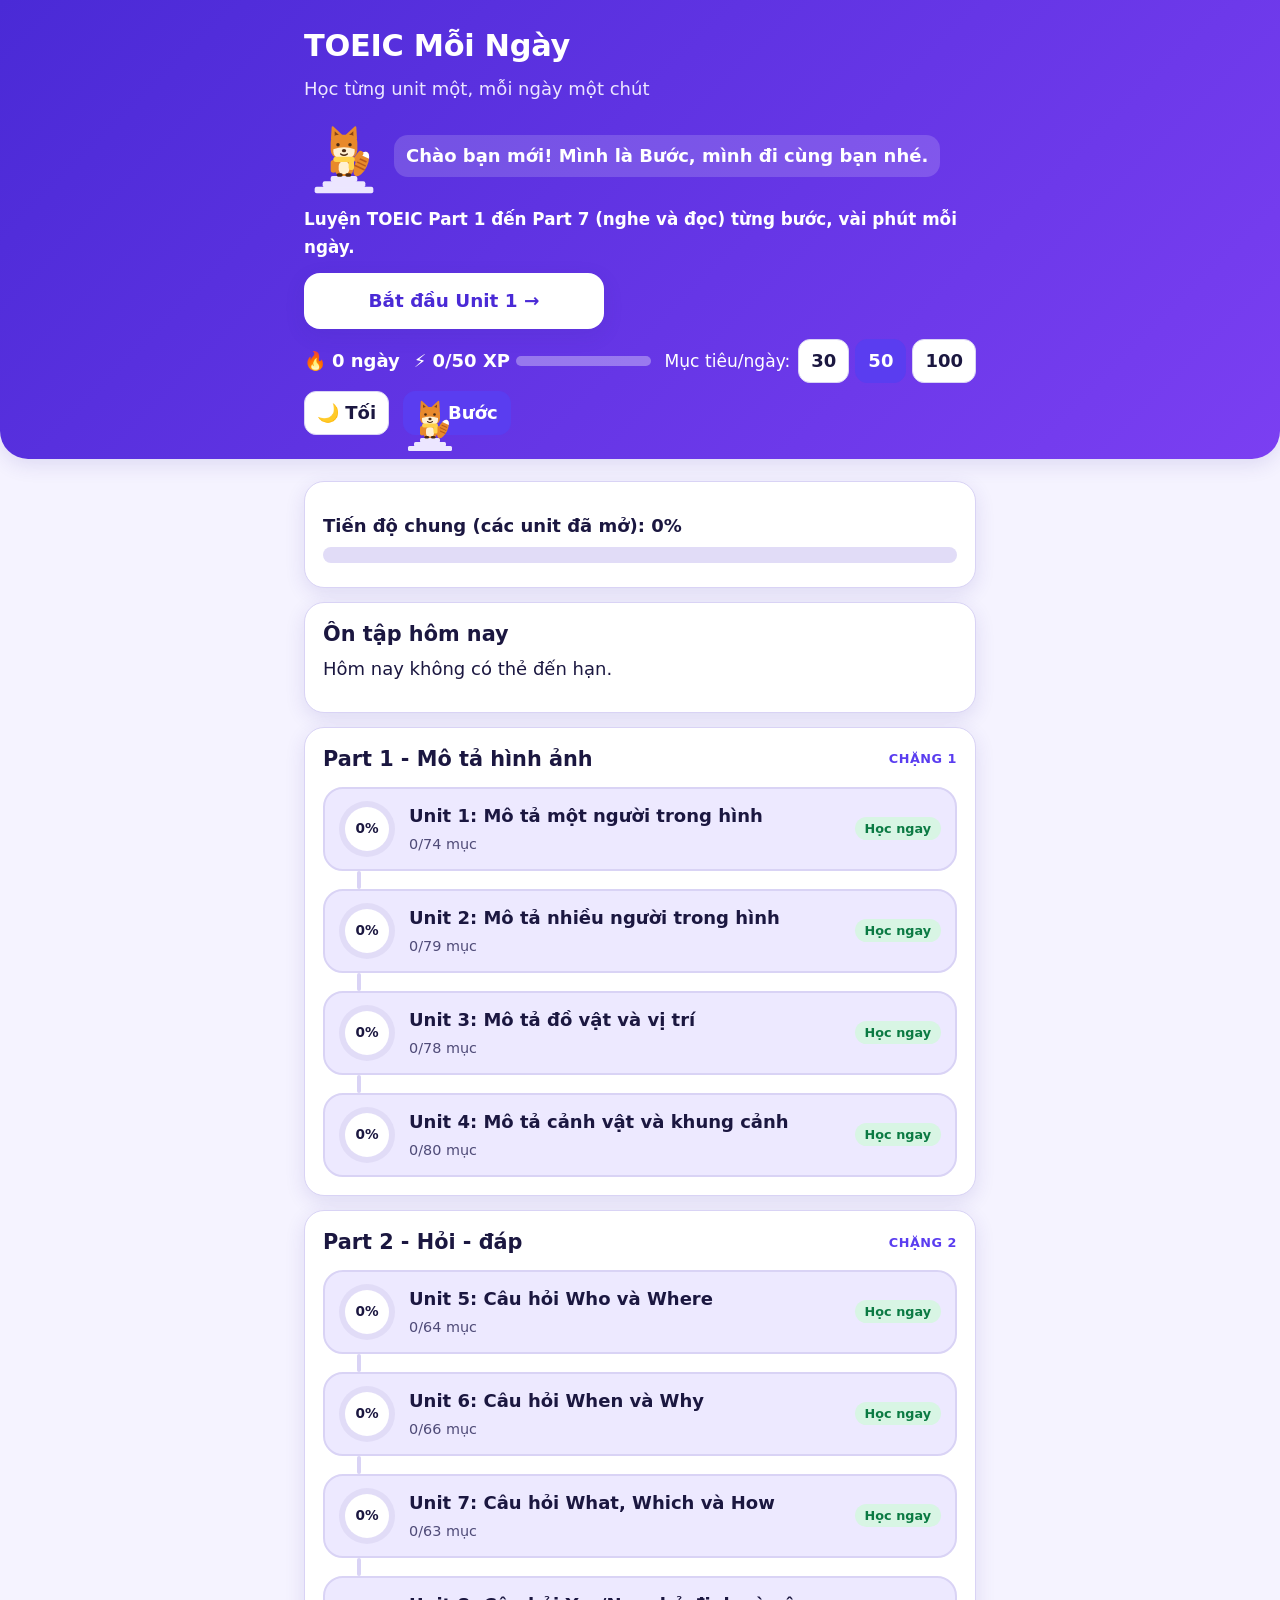
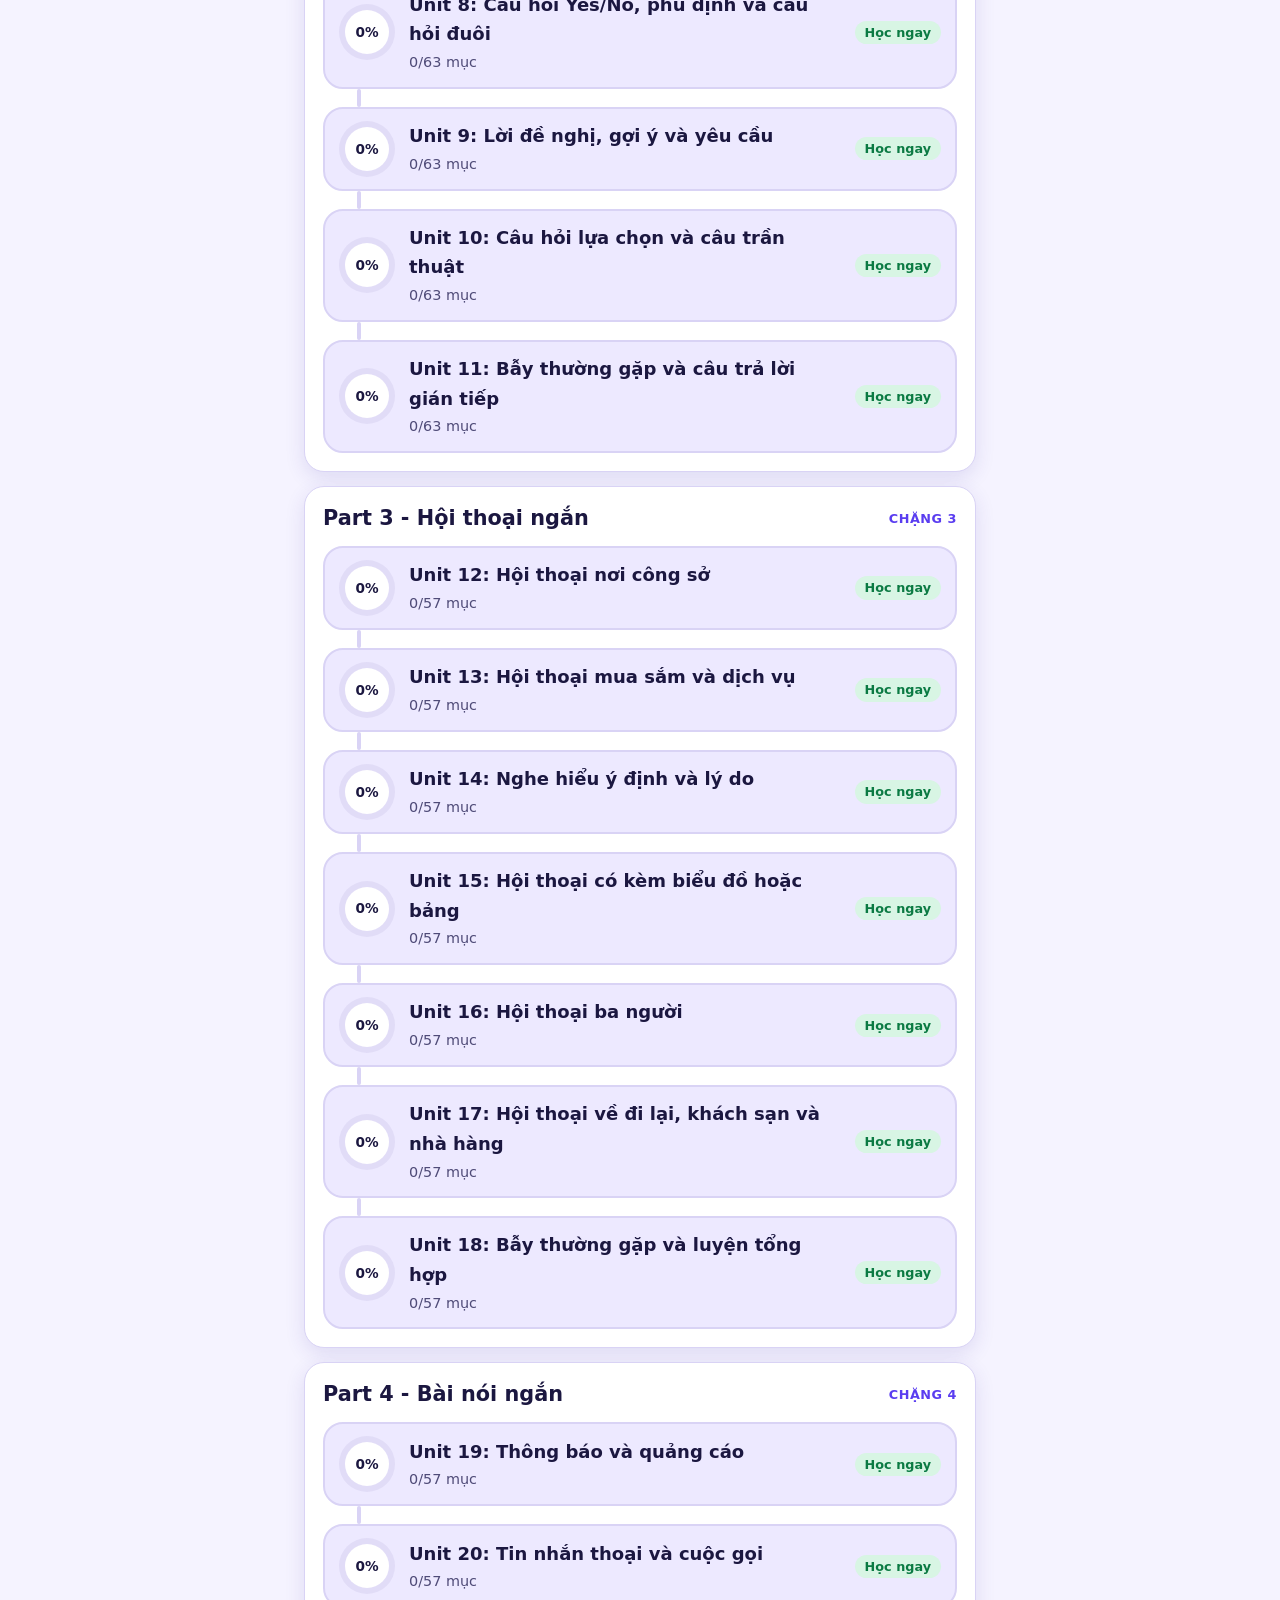
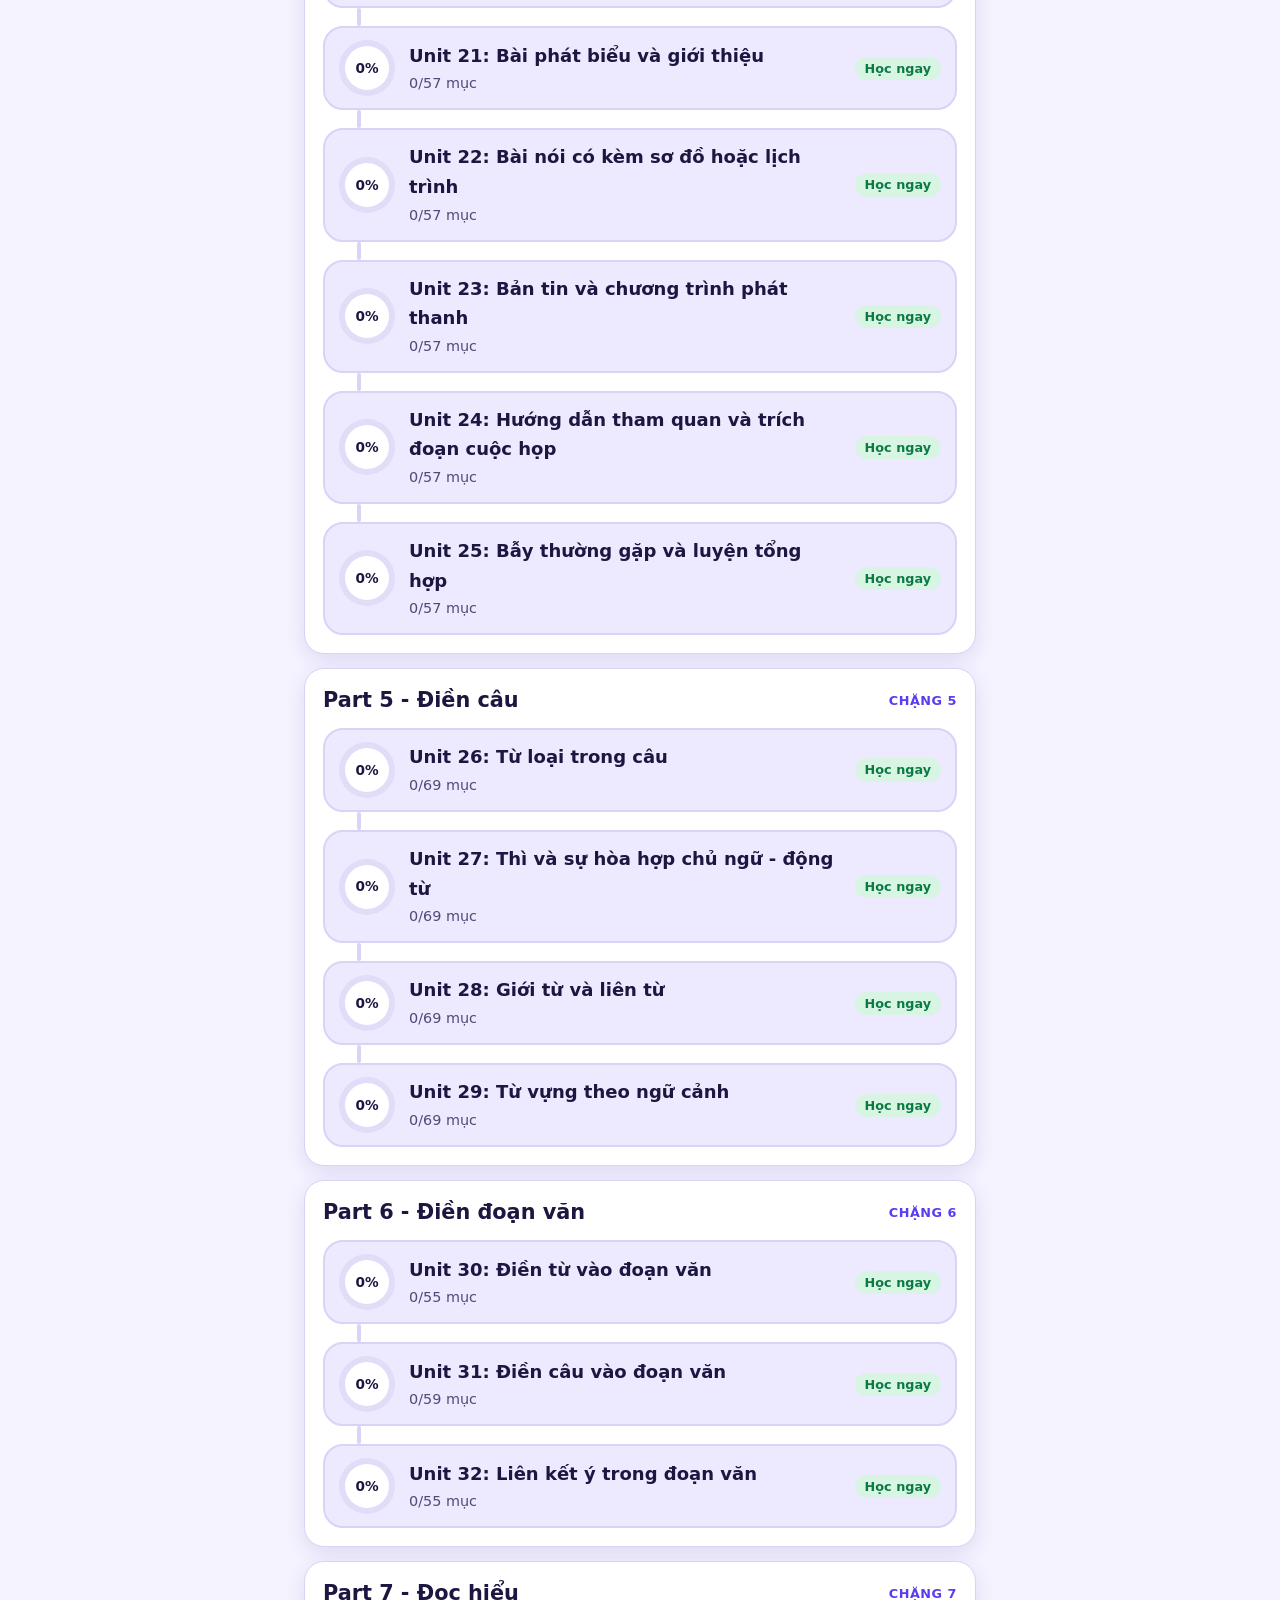
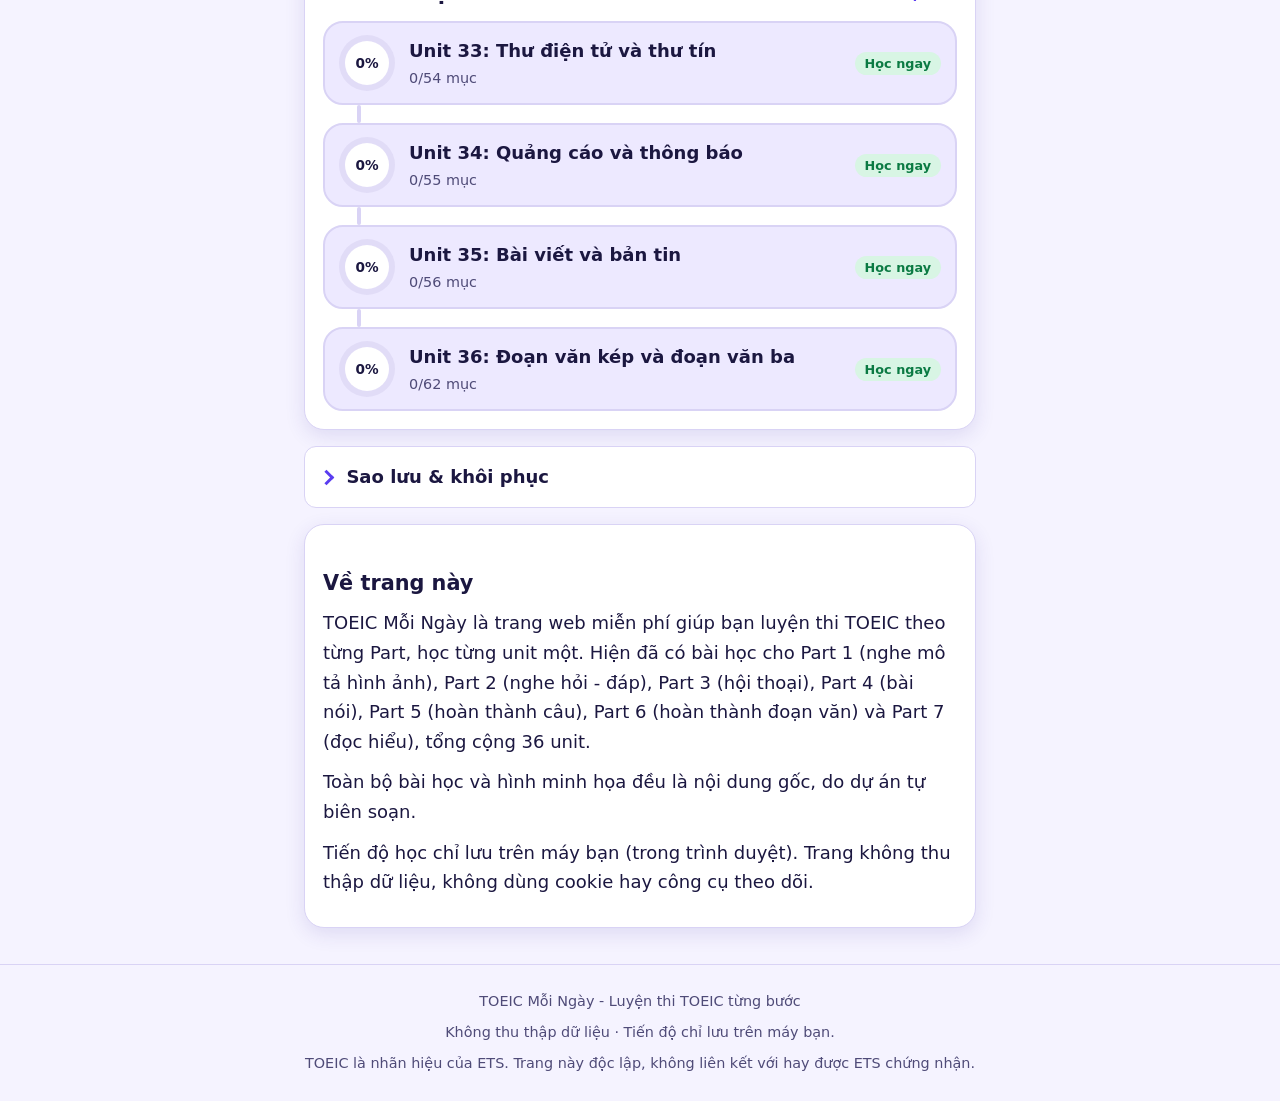
==== commit 9c82c098: "release: open all remaining units, 36 total (VERSION 39) Mark the 23 new units available in the cata" ====
--- a/index.html
+++ b/index.html
@@ -49,7 +49,7 @@
 <section class="wrap about" id="about" aria-labelledby="about-h">
   <div class="card">
     <h2 id="about-h">Về trang này</h2>
-    <p>TOEIC Mỗi Ngày là trang web miễn phí giúp bạn luyện thi TOEIC theo từng Part, học từng unit một. Hiện đã có bài học cho Part 1 (nghe mô tả hình ảnh), Part 2 (nghe hỏi - đáp), Part 3 (hội thoại), Part 4 (bài nói), Part 5 (hoàn thành câu), Part 6 (hoàn thành đoạn văn) và Part 7 (đọc hiểu); các unit còn lại đang được chuẩn bị.</p>
+    <p>TOEIC Mỗi Ngày là trang web miễn phí giúp bạn luyện thi TOEIC theo từng Part, học từng unit một. Hiện đã có bài học cho Part 1 (nghe mô tả hình ảnh), Part 2 (nghe hỏi - đáp), Part 3 (hội thoại), Part 4 (bài nói), Part 5 (hoàn thành câu), Part 6 (hoàn thành đoạn văn) và Part 7 (đọc hiểu), tổng cộng 36 unit.</p>
     <p>Toàn bộ bài học và hình minh họa đều là nội dung gốc, do dự án tự biên soạn.</p>
     <p>Tiến độ học chỉ lưu trên máy bạn (trong trình duyệt). Trang không thu thập dữ liệu, không dùng cookie hay công cụ theo dõi.</p>
     <p id="contact" hidden></p>
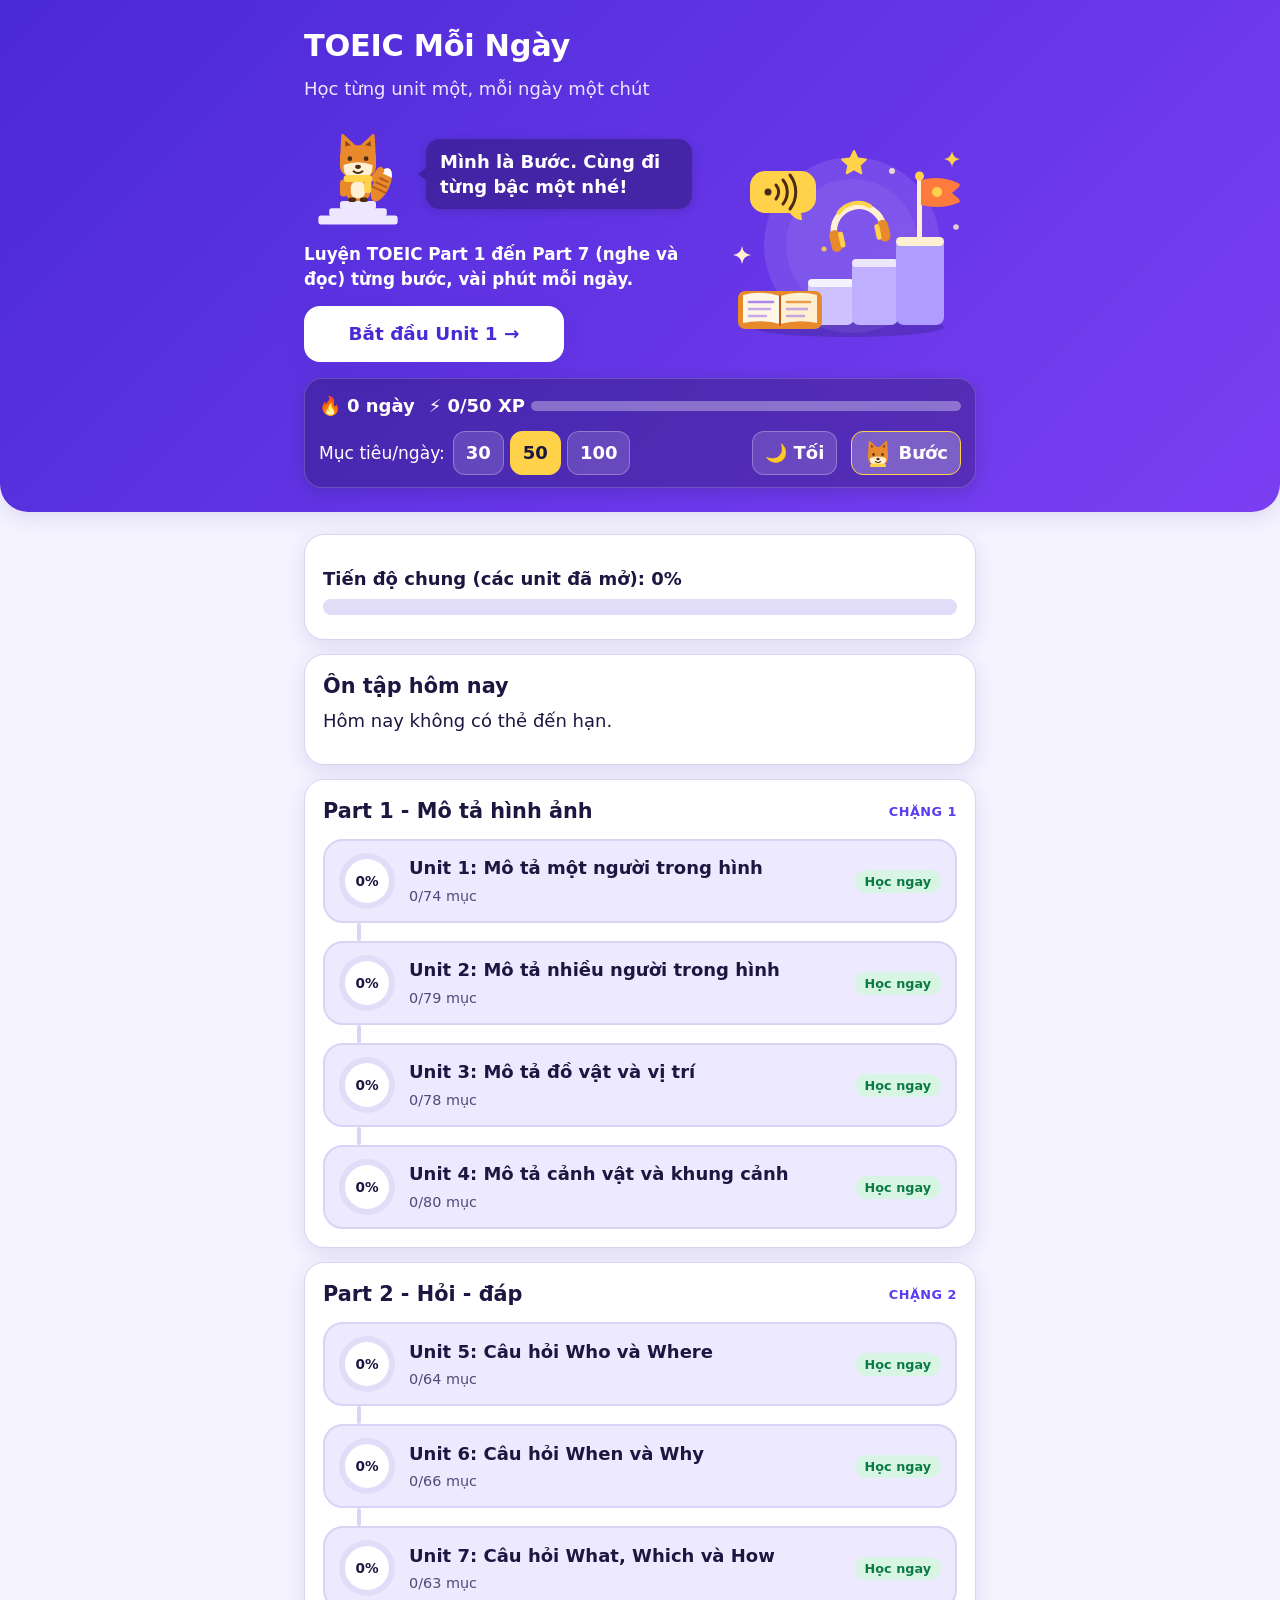
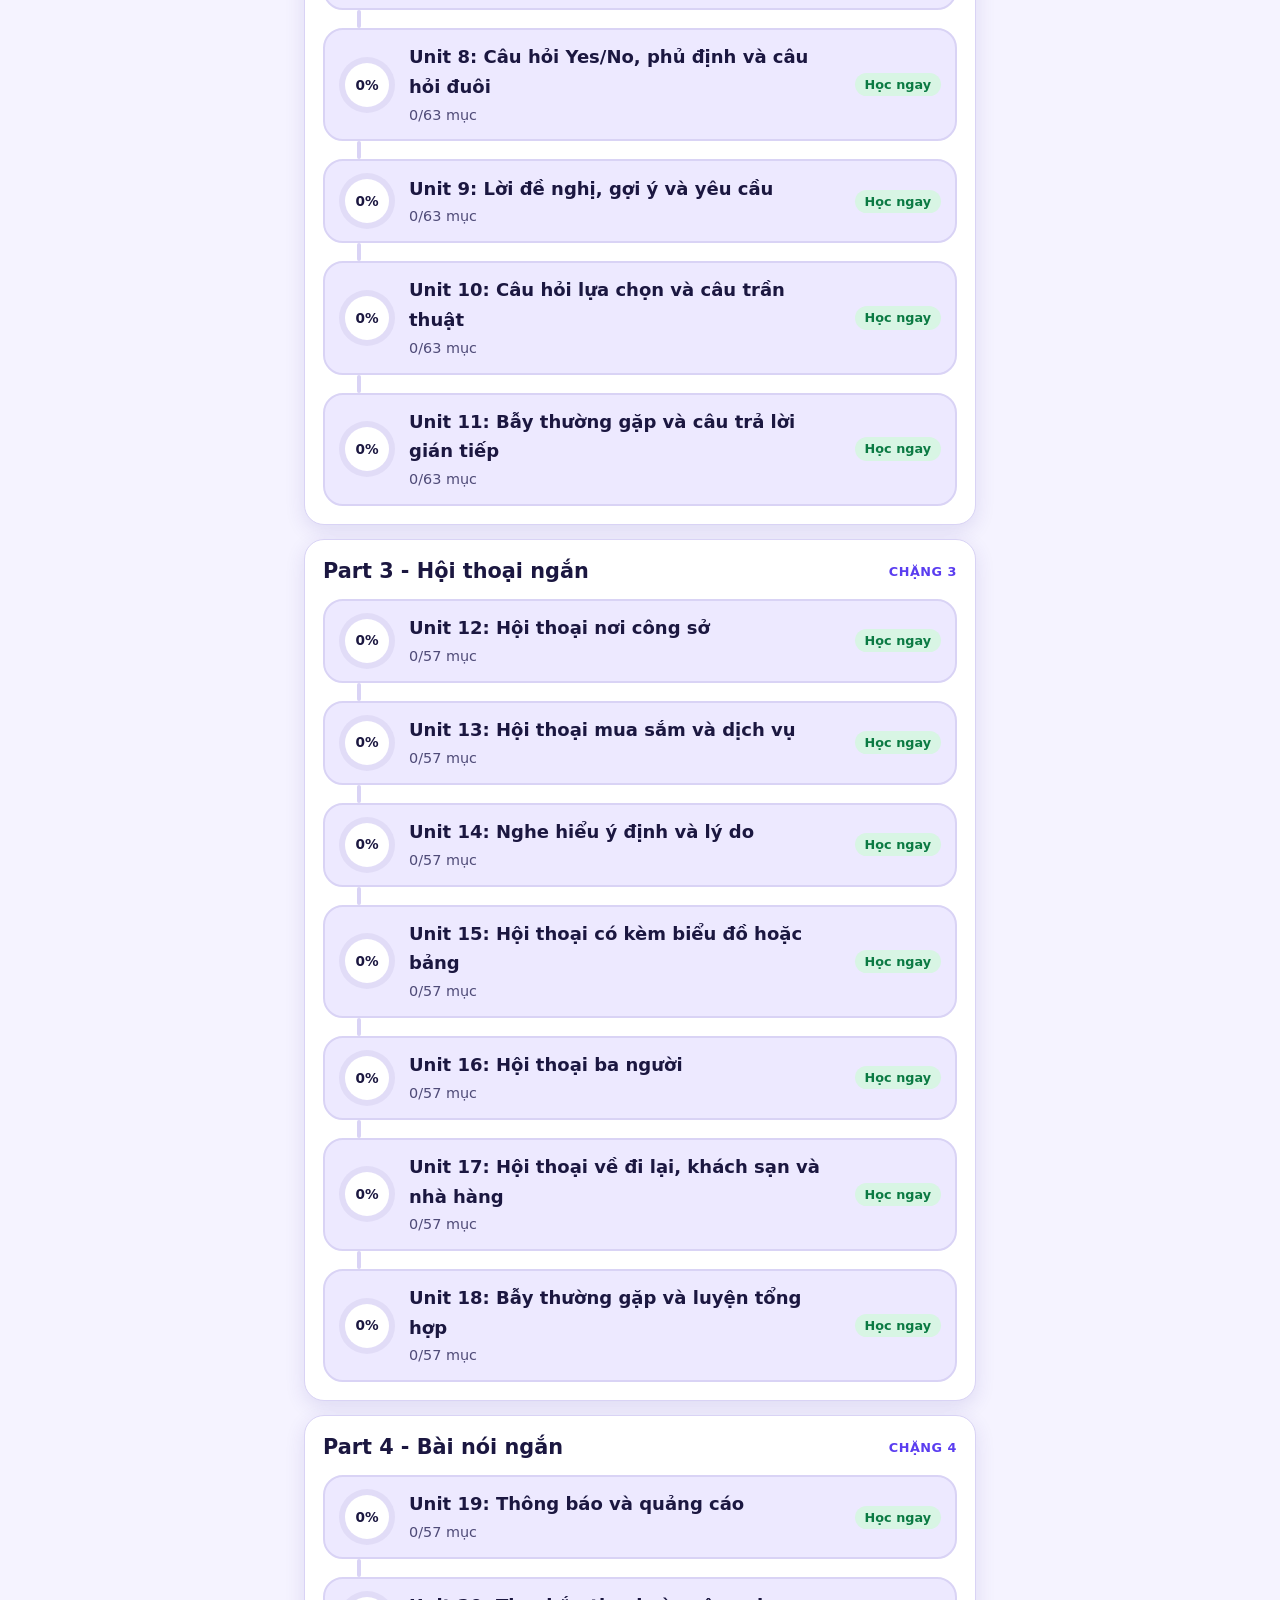
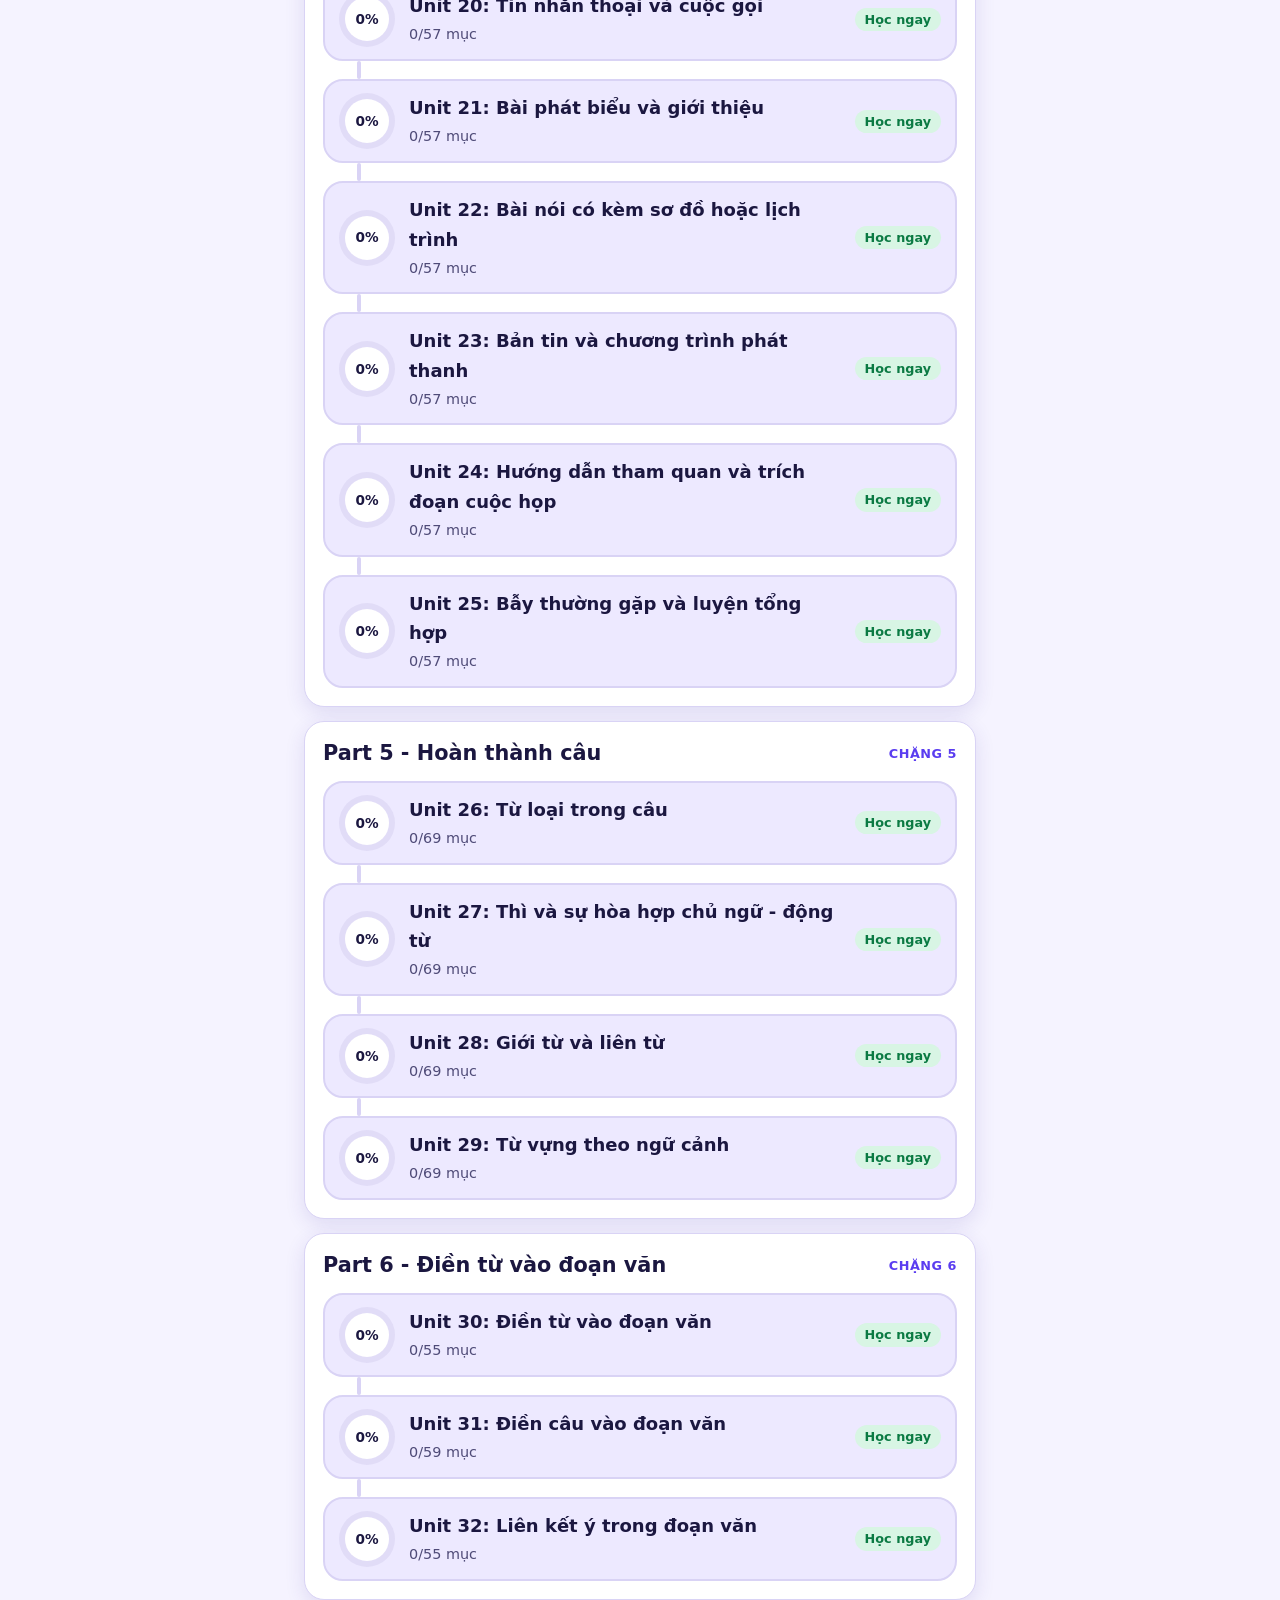
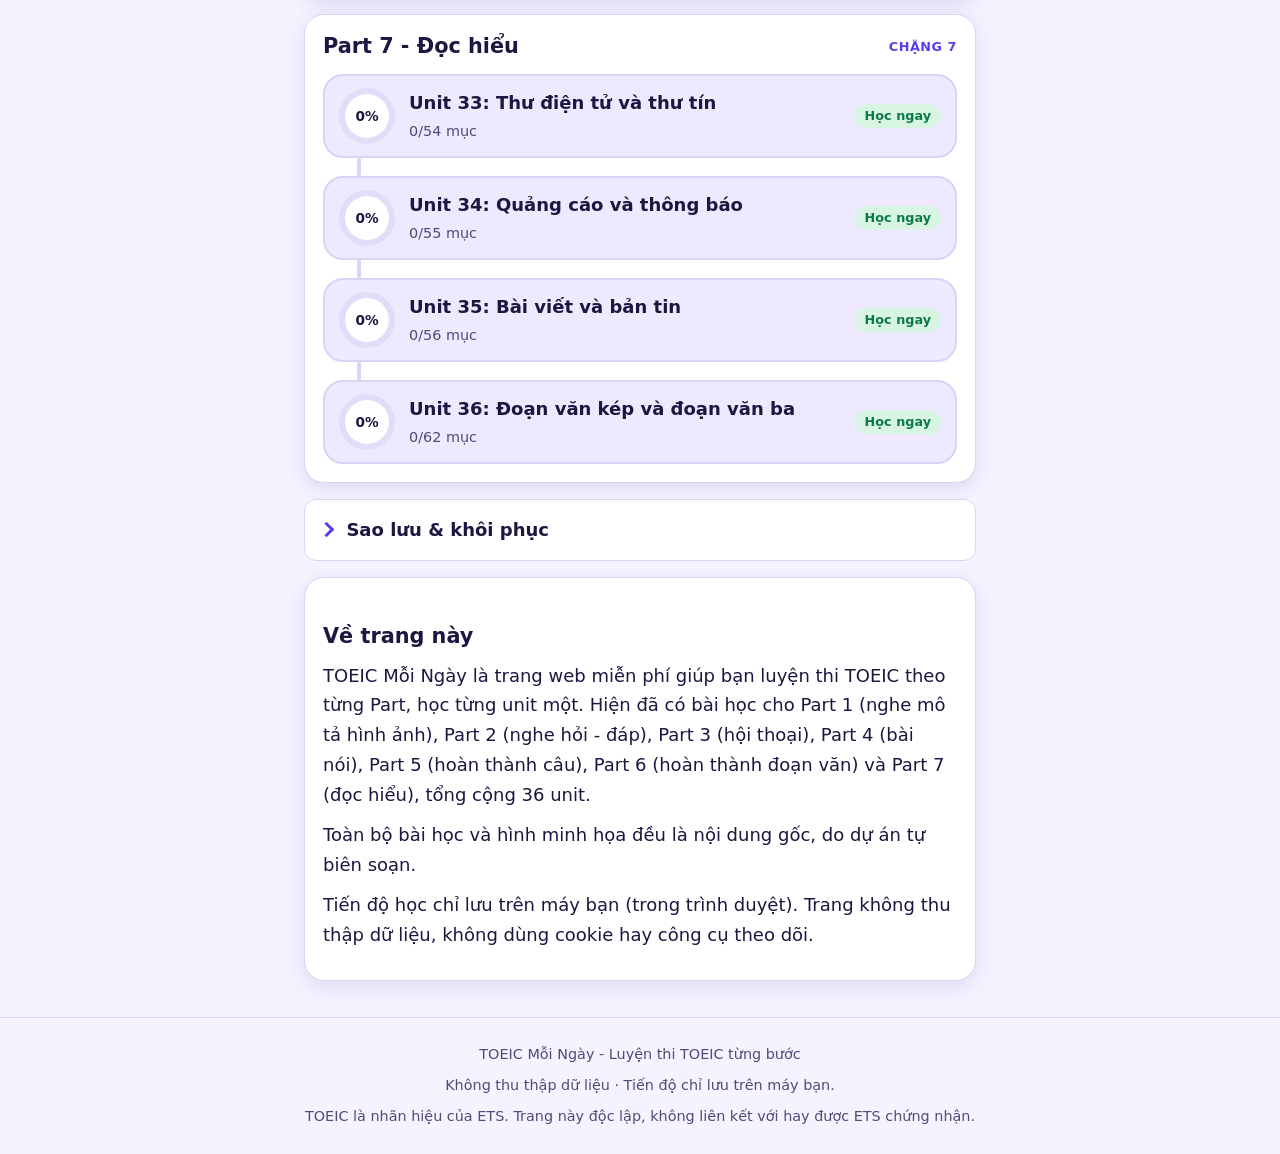
==== commit 02a4d2ce: "feat(home): redesign hero with original SVG art and grouped HUD panel Fix the mini mascot spilling o" ====
--- a/index.html
+++ b/index.html
@@ -28,11 +28,74 @@
     <h1>TOEIC Mỗi Ngày</h1>
     <p class="muted-on-dark">Học từng unit một, mỗi ngày một chút</p>
     <div class="hero">
-      <div id="mascot-home" class="mascot-slot"></div>
-      <p class="hero-pitch">Luyện TOEIC Part 1 đến Part 7 (nghe và đọc) từng bước, vài phút mỗi ngày.</p>
-      <a id="start-cta" class="btn-start" href="unit.html?u=l01">Bắt đầu Unit 1 →</a>
+      <div class="hero-main">
+        <div id="mascot-home" class="mascot-slot"></div>
+        <p class="hero-pitch">Luyện TOEIC Part 1 đến Part 7 (nghe và đọc) từng bước, vài phút mỗi ngày.</p>
+        <a id="start-cta" class="btn-start" href="unit.html?u=l01">Bắt đầu Unit 1 →</a>
+      </div>
+      <div class="hero-art">
+        <svg class="hero-svg" viewBox="0 0 260 220" aria-hidden="true" focusable="false">
+          <circle cx="136" cy="114" r="88" fill="#ffffff" fill-opacity="0.10"/>
+          <circle cx="136" cy="114" r="66" fill="#ffffff" fill-opacity="0.06"/>
+          <ellipse cx="132" cy="196" rx="96" ry="10" fill="#1b1550" fill-opacity="0.24"/>
+          <g class="hero-art-steps">
+            <rect x="48" y="168" width="46" height="26" rx="7" fill="#dcd3ff"/>
+            <rect x="48" y="168" width="46" height="8" rx="4" fill="#ffffff"/>
+            <rect x="92" y="148" width="46" height="46" rx="7" fill="#cfc3ff"/>
+            <rect x="92" y="148" width="46" height="8" rx="4" fill="#f5f2ff"/>
+            <rect x="136" y="128" width="46" height="66" rx="7" fill="#bfb0ff"/>
+            <rect x="136" y="128" width="46" height="8" rx="4" fill="#ece6ff"/>
+            <rect x="180" y="106" width="48" height="88" rx="8" fill="#ae9cff"/>
+            <rect x="180" y="106" width="48" height="9" rx="4.5" fill="#fff0d2"/>
+          </g>
+          <g class="hero-art-flag">
+            <rect x="201" y="46" width="5" height="62" rx="2.5" fill="#fff0d2"/>
+            <circle cx="203.5" cy="45" r="4.5" fill="#ffd24a"/>
+            <path d="M205 49 Q224 44 242 52 Q245 53 243 56 L236 62 L243 68 Q245 71 242 72 Q224 79 205 74 Z" fill="#ff7a3d"/>
+            <circle cx="221" cy="61" r="5" fill="#ffd24a"/>
+          </g>
+          <g class="hero-art-book">
+            <rect x="22" y="160" width="84" height="38" rx="7" fill="#e8892b"/>
+            <path d="M27 164 Q45 159 64 165 L64 193 Q45 188 27 192 Z" fill="#fff7e6"/>
+            <path d="M101 164 Q83 159 64 165 L64 193 Q83 188 101 192 Z" fill="#fff0d2"/>
+            <line x1="64" y1="165" x2="64" y2="194" stroke="#b8591c" stroke-width="2" stroke-linecap="round"/>
+            <line x1="33" y1="171" x2="57" y2="171" stroke="#7b3ff2" stroke-width="2.6" stroke-linecap="round" opacity="0.6"/>
+            <line x1="33" y1="178" x2="54" y2="178" stroke="#7b3ff2" stroke-width="2.6" stroke-linecap="round" opacity="0.42"/>
+            <line x1="33" y1="185" x2="50" y2="185" stroke="#7b3ff2" stroke-width="2.6" stroke-linecap="round" opacity="0.42"/>
+            <line x1="71" y1="171" x2="94" y2="171" stroke="#e8892b" stroke-width="2.6" stroke-linecap="round" opacity="0.8"/>
+            <line x1="71" y1="178" x2="91" y2="178" stroke="#7b3ff2" stroke-width="2.6" stroke-linecap="round" opacity="0.42"/>
+            <line x1="71" y1="185" x2="88" y2="185" stroke="#7b3ff2" stroke-width="2.6" stroke-linecap="round" opacity="0.42"/>
+          </g>
+          <g class="hero-art-float">
+            <g transform="translate(142 96) rotate(-12)">
+              <path d="M-25 4 A25 25 0 0 1 25 4" fill="none" stroke="#fff0d2" stroke-width="6.5" stroke-linecap="round"/>
+              <path d="M-16 -18 A24 24 0 0 1 16 -18" fill="none" stroke="#ffd24a" stroke-width="4" stroke-linecap="round"/>
+              <rect x="-30" y="-2" width="11" height="22" rx="5.5" fill="#e8892b"/>
+              <rect x="-21" y="1" width="5" height="16" rx="2.5" fill="#ffd24a"/>
+              <rect x="19" y="-2" width="11" height="22" rx="5.5" fill="#e8892b"/>
+              <rect x="16" y="1" width="5" height="16" rx="2.5" fill="#ffd24a"/>
+            </g>
+            <g class="hero-art-bubble">
+              <rect x="34" y="40" width="66" height="42" rx="15" fill="#ffd24a"/>
+              <path d="M72 80 Q80 90 86 89 Q86 84 84 80 Z" fill="#ffd24a"/>
+              <circle cx="52" cy="61" r="3.5" fill="#4a2a14"/>
+              <path d="M60 54 A10.6 10.6 0 0 1 60 68" fill="none" stroke="#4a2a14" stroke-width="3" stroke-linecap="round"/>
+              <path d="M67 49 A19 19 0 0 1 67 73" fill="none" stroke="#4a2a14" stroke-width="3" stroke-linecap="round"/>
+              <path d="M74 44 A28 28 0 0 1 74 78" fill="none" stroke="#4a2a14" stroke-width="3" stroke-linecap="round"/>
+            </g>
+          </g>
+          <g class="hero-art-stars">
+            <path class="hero-art-star" d="M138 20 L141.5 27.5 L149.8 28.5 L143.6 34.2 L145.3 42.3 L138 38.2 L130.7 42.3 L132.4 34.2 L126.2 28.5 L134.5 27.5 Z" fill="#ffd24a" stroke="#ffd24a" stroke-width="2" stroke-linejoin="round"/>
+            <path class="hero-art-star" d="M26 115 Q27 123 35 124 Q27 125 26 133 Q25 125 17 124 Q25 123 26 115 Z" fill="#fff0d2"/>
+            <path class="hero-art-star" d="M236 20 Q237 27 244 28 Q237 29 236 36 Q235 29 228 28 Q235 27 236 20 Z" fill="#ffd24a"/>
+            <circle cx="176" cy="40" r="3" fill="#fff0d2" fill-opacity="0.85"/>
+            <circle cx="108" cy="118" r="2.5" fill="#ffd24a" fill-opacity="0.9"/>
+            <circle cx="240" cy="96" r="2.8" fill="#fff0d2" fill-opacity="0.8"/>
+          </g>
+        </svg>
+      </div>
     </div>
-    <div id="hud"></div>
+    <div id="hud" class="hud-panel"></div>
   </div>
 </header>
 <main class="wrap" id="main">
--- a/assets/css/hud.css
+++ b/assets/css/hud.css
@@ -31,9 +31,50 @@
 }
 .hud-btn:focus-visible { outline: 3px solid var(--focus, #f59e0b); outline-offset: 2px; }
 
-.hud-mascot { display: inline-flex; align-items: center; gap: 4px; }
+.site-header .hud.hud-panel {
+  margin-top: 16px; padding: 12px 14px; gap: 10px 14px;
+  background: rgba(16, 11, 48, .28);
+  border: 1px solid rgba(255, 255, 255, .18);
+  border-radius: 18px;
+  box-shadow: 0 4px 16px rgba(0, 0, 0, .14);
+}
+.site-header .hud-panel .hud-xp { flex: 1 1 150px; min-width: 140px; max-width: 100%; }
+.site-header .hud-panel .hud-meter { min-width: 56px; }
+.site-header .hud-panel .hud-meter .bar-fill { background: var(--hd-focus, #ffd24a); }
+.site-header .hud-panel .hud-goals { flex-wrap: wrap; }
+.site-header .hud-btn {
+  background: rgba(255, 255, 255, .14);
+  color: var(--hd-ink, #fff);
+  border-color: rgba(255, 255, 255, .28);
+}
+.site-header .hud-btn:not([aria-pressed="true"]):hover { background: rgba(255, 255, 255, .24); }
+.site-header .hud-btn:focus-visible { outline-color: var(--hd-focus, #ffd24a); }
+.site-header .hud-btn[aria-pressed="true"],
+.site-header .hud-btn[aria-pressed="true"]:hover {
+  background: var(--hd-focus, #ffd24a);
+  color: #1b1740;
+  border-color: var(--hd-focus, #ffd24a);
+  font-weight: 800;
+}
+/* chi muc tieu dang chon moi to vang; nut bat/tat (giao dien, linh vat) dung vien sang cho do roi mat */
+.site-header .hud-btn.hud-theme[aria-pressed="true"],
+.site-header .hud-btn.hud-theme[aria-pressed="true"]:hover,
+.site-header .hud-btn.hud-mascot[aria-pressed="true"],
+.site-header .hud-btn.hud-mascot[aria-pressed="true"]:hover {
+  background: rgba(255, 255, 255, .24); color: var(--hd-ink, #fff); border-color: var(--hd-focus, #ffd24a); font-weight: 700;
+}
+@media (min-width: 600px) {
+  .site-header .hud-panel .hud-xp { flex: 1 1 320px; }
+  .site-header .hud-panel .hud-goalbox { margin-right: auto; }
+}
+
+.mascot-mini .m-steps,.mascot-mini .m-tail,.mascot-mini .m-armL,.mascot-mini .m-armR{display:none}
+.hud-mascot { display: inline-flex; align-items: center; gap: 6px; }
 .hud-mascot-face, .hud-mascot-face .mascot { width: 28px; height: 28px; }
-.hud-mascot-face { display: inline-flex; }
+.hud-mascot-face {
+  display: inline-flex; align-items: center; justify-content: center;
+  flex: 0 0 auto; overflow: hidden;
+}
 .hud-btn[aria-pressed="true"] .hud-mascot-face { --m-scarf: var(--hd-focus, #ffd24a); }
 
 .btn-speak {
--- a/assets/css/mascot.css
+++ b/assets/css/mascot.css
@@ -1,9 +1,9 @@
 .mascot-host{display:flex;align-items:center;gap:10px;margin:0 0 10px}
 .mascot-host[hidden]{display:none}
-.mascot-say{margin:0;padding:8px 12px;border-radius:14px;font-weight:600;line-height:1.4;background:var(--card-2,#ede9ff);color:var(--ink,#1b1740)}
+.mascot-say{margin:0;min-width:0;padding:8px 12px;border-radius:14px;font-weight:600;line-height:1.4;background:var(--card-2,#ede9ff);color:var(--ink,#1b1740)}
 .site-header .mascot-say{background:rgba(255,255,255,.16);color:var(--hd-ink,#fff)}
 .mascot{display:block;flex:0 0 auto;width:80px;height:80px;overflow:visible}
-.mascot-mini{width:28px;height:28px}
+.mascot-mini{width:28px;height:28px;overflow:hidden}
 .site-header .mascot-hero{--m-scarf:var(--hd-focus,#ffd24a)}
 .mf{fill:#e8892b}
 .mo{fill:#e8892b;stroke:#e8892b;stroke-width:3;stroke-linejoin:round}
--- a/assets/css/home-extra.css
+++ b/assets/css/home-extra.css
@@ -1,17 +1,30 @@
 /* home-extra.css - trang chu / 404; chi dung token trong site.css */
-.hero{margin:12px 0 4px}
-.hero-pitch{margin:0 0 12px;font-size:1.05rem;font-weight:600;color:var(--hd-ink)}
-.btn-start{display:flex;align-items:center;justify-content:center;width:100%;min-height:56px;padding:12px 22px;border-radius:16px;background:var(--hd-ink);color:var(--hd);font-size:1.15rem;font-weight:800;text-decoration:none;box-shadow:var(--shadow);transition:transform .15s}
+.hero{margin:14px 0 6px;display:grid;gap:14px}
+.hero-main{min-width:0}
+.hero-art{display:none}
+.hero-pitch{margin:0 0 14px;font-size:1.05rem;font-weight:600;color:var(--hd-ink);line-height:1.5}
+.btn-start{display:flex;align-items:center;justify-content:center;width:100%;min-height:56px;padding:12px 22px;border-radius:16px;background:var(--hd-ink);color:var(--hd);font-size:1.15rem;font-weight:800;text-decoration:none;box-shadow:var(--shadow);transition:transform .15s,background .15s}
 .site-header a.btn-start{display:flex;min-height:56px;color:var(--hd);background:var(--hd-ink)}
-.site-header a.btn-start:hover,.site-header a.btn-start:focus-visible{color:var(--hd);background:var(--hd-ink)}
+.site-header a.btn-start:hover,.site-header a.btn-start:focus-visible{color:var(--hd);background:var(--hd-focus)}
 .btn-start:hover{transform:translateY(-2px)}
 .btn-start:active{transform:scale(.98)}
 .btn-start[hidden]{display:none}
+.hero-art-float{animation:hero-bob 4s ease-in-out infinite alternate}
+.hero-art-star{animation:hero-twinkle 3s ease-in-out infinite alternate}
+@keyframes hero-bob{from{transform:translateY(0)}to{transform:translateY(-4px)}}
+@keyframes hero-twinkle{from{opacity:.75}to{opacity:1}}
+/* linh vat trong hero trang chu (mascot.css co tran 2.5KB) */
+.site-header .mascot-hero{gap:14px;margin:0 0 14px}
+.site-header .mascot-say{position:relative;padding:10px 14px;background:rgba(16,11,48,.34);color:var(--hd-ink,#fff);box-shadow:0 2px 10px rgba(0,0,0,.14)}
+.site-header .mascot-say::before{content:"";position:absolute;left:-8px;top:50%;transform:translateY(-50%);width:0;height:0;border-top:6px solid transparent;border-bottom:6px solid transparent;border-right:8px solid rgba(16,11,48,.34)}
+.site-header .mascot-hero .mascot{width:96px;height:96px}
+@media (min-width:640px){.site-header .mascot-hero .mascot{width:108px;height:108px}}
 .about p{margin:.6em 0}
 .about #contact{padding-top:.6em;border-top:1px dashed var(--line)}
 .later-fold .unit-row{color:var(--ink)}
 .page-404{text-align:center;padding:32px 16px}
 .page-404 h1{margin-top:0}
 .page-404 .btn-start{display:inline-flex;width:auto;margin-top:8px;background:var(--pri);color:var(--pri-ink)}
-@media (min-width:600px){.btn-start{width:auto;min-width:300px;display:inline-flex}.site-header a.btn-start{display:inline-flex}}
-@media (prefers-reduced-motion:reduce){.btn-start{transition:none}.btn-start:hover,.btn-start:active{transform:none}}
+@media (min-width:600px){.btn-start{width:auto;min-width:260px;max-width:100%;display:inline-flex}.site-header a.btn-start{display:inline-flex}}
+@media (min-width:640px){.hero{grid-template-columns:minmax(0,1.28fr) minmax(200px,.86fr);gap:24px;align-items:center;margin:16px 0 8px}.hero-art{display:flex;align-items:center;justify-content:center}.hero-svg{display:block;width:100%;max-width:260px;height:auto}}
+@media (prefers-reduced-motion:reduce){.btn-start{transition:none}.btn-start:hover,.btn-start:active{transform:none}.hero-art-float,.hero-art-star{animation:none!important}}
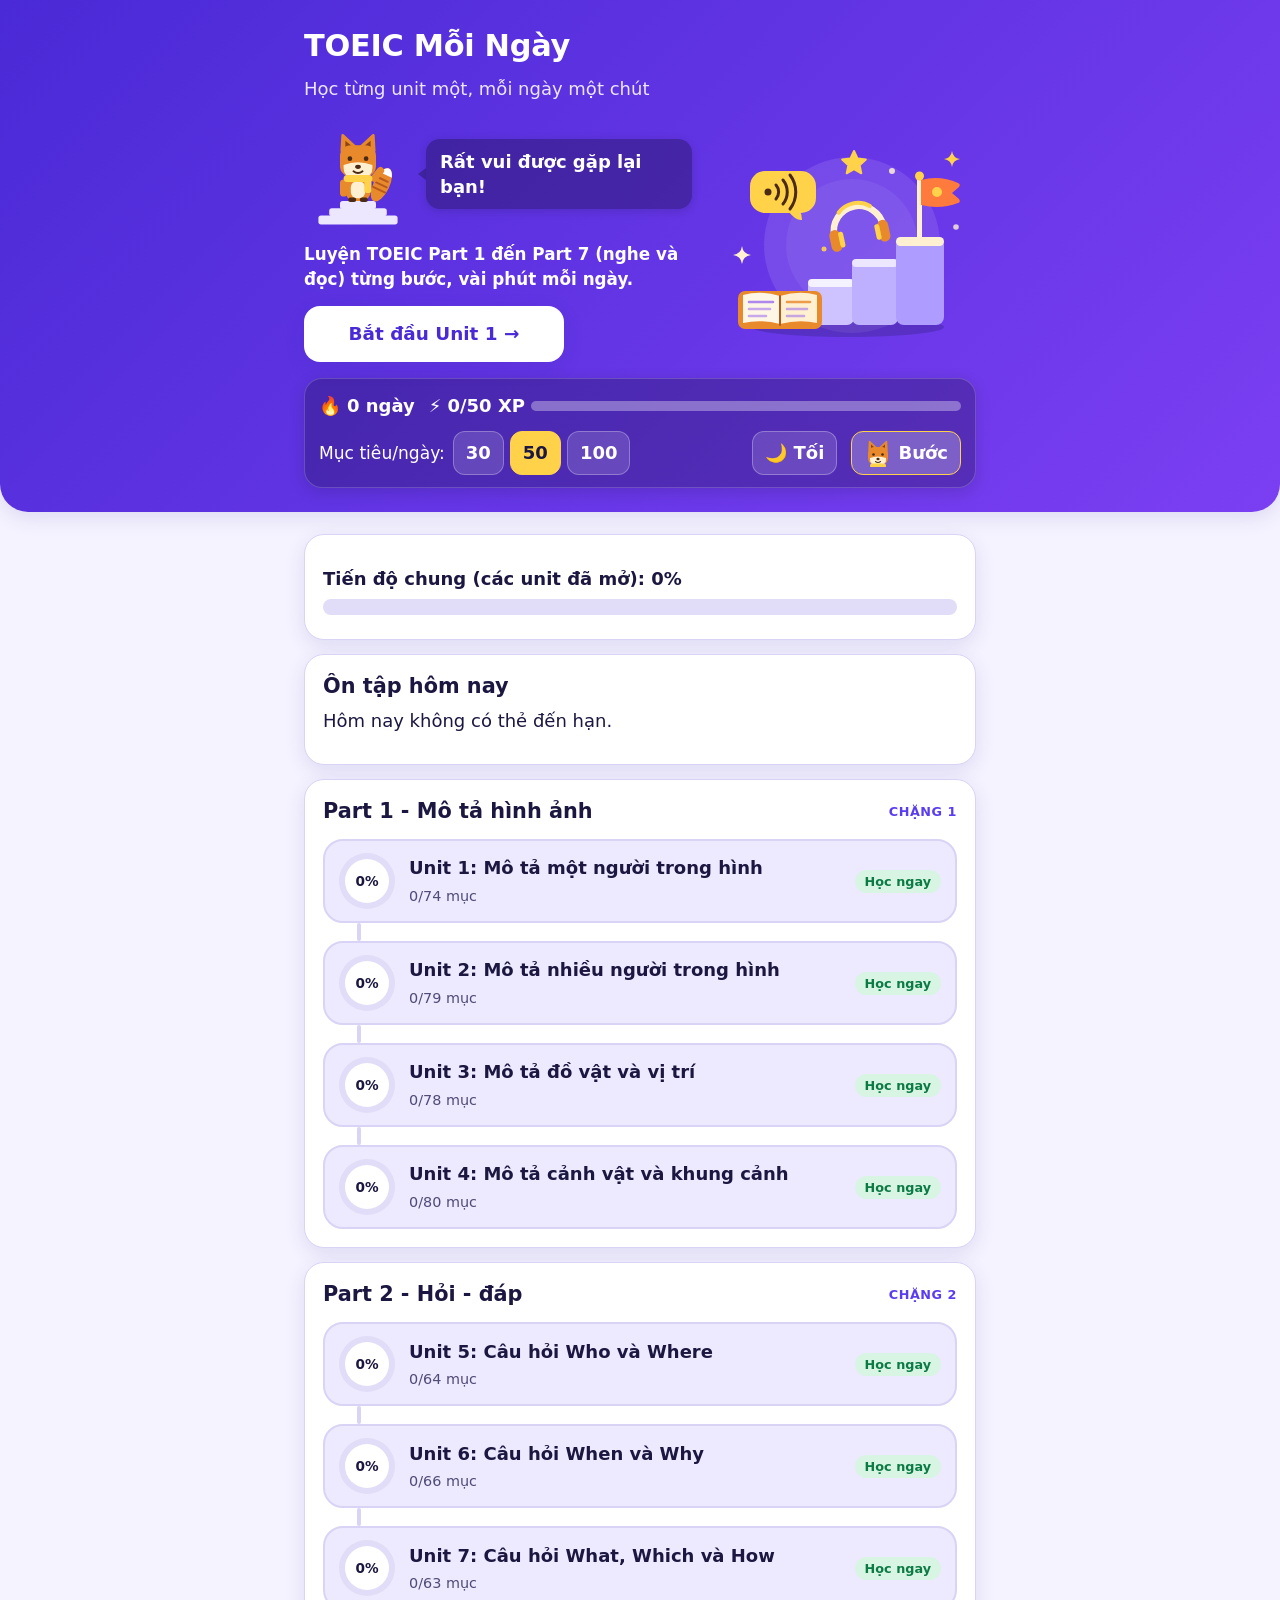
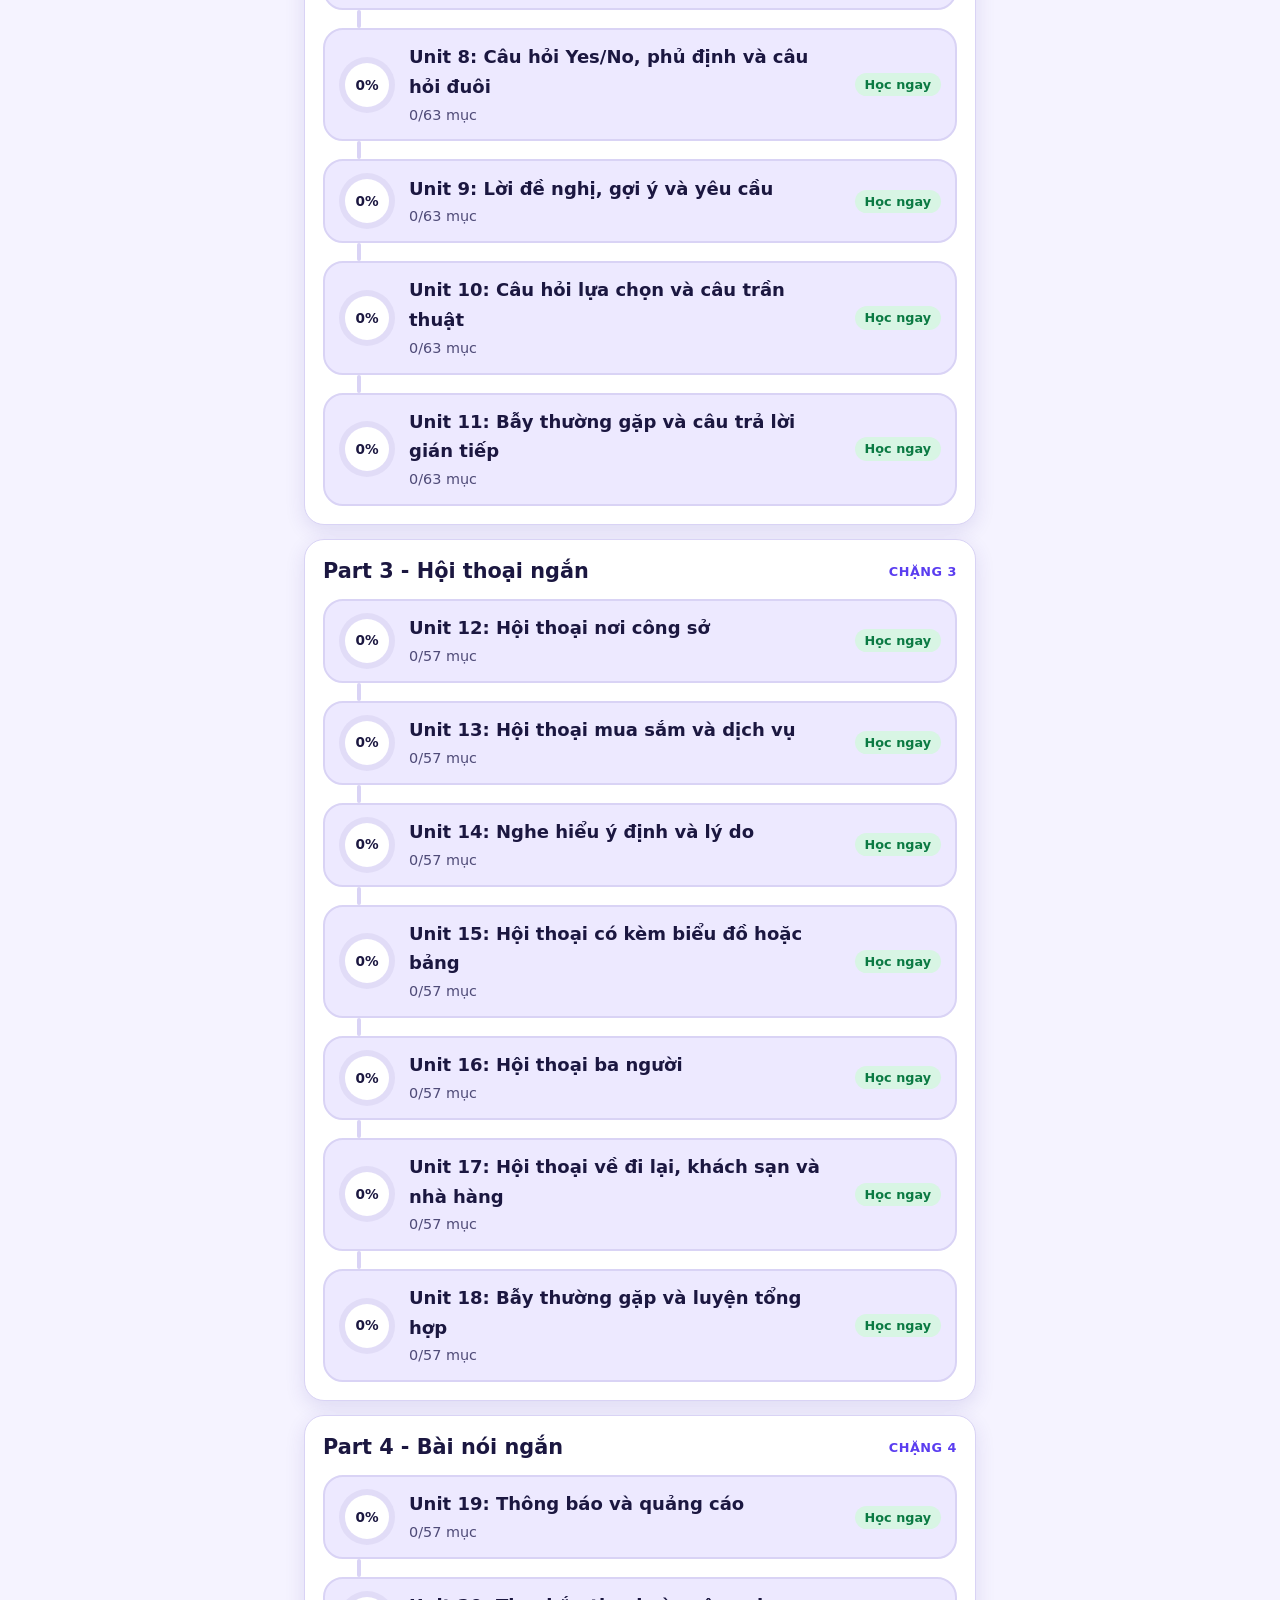
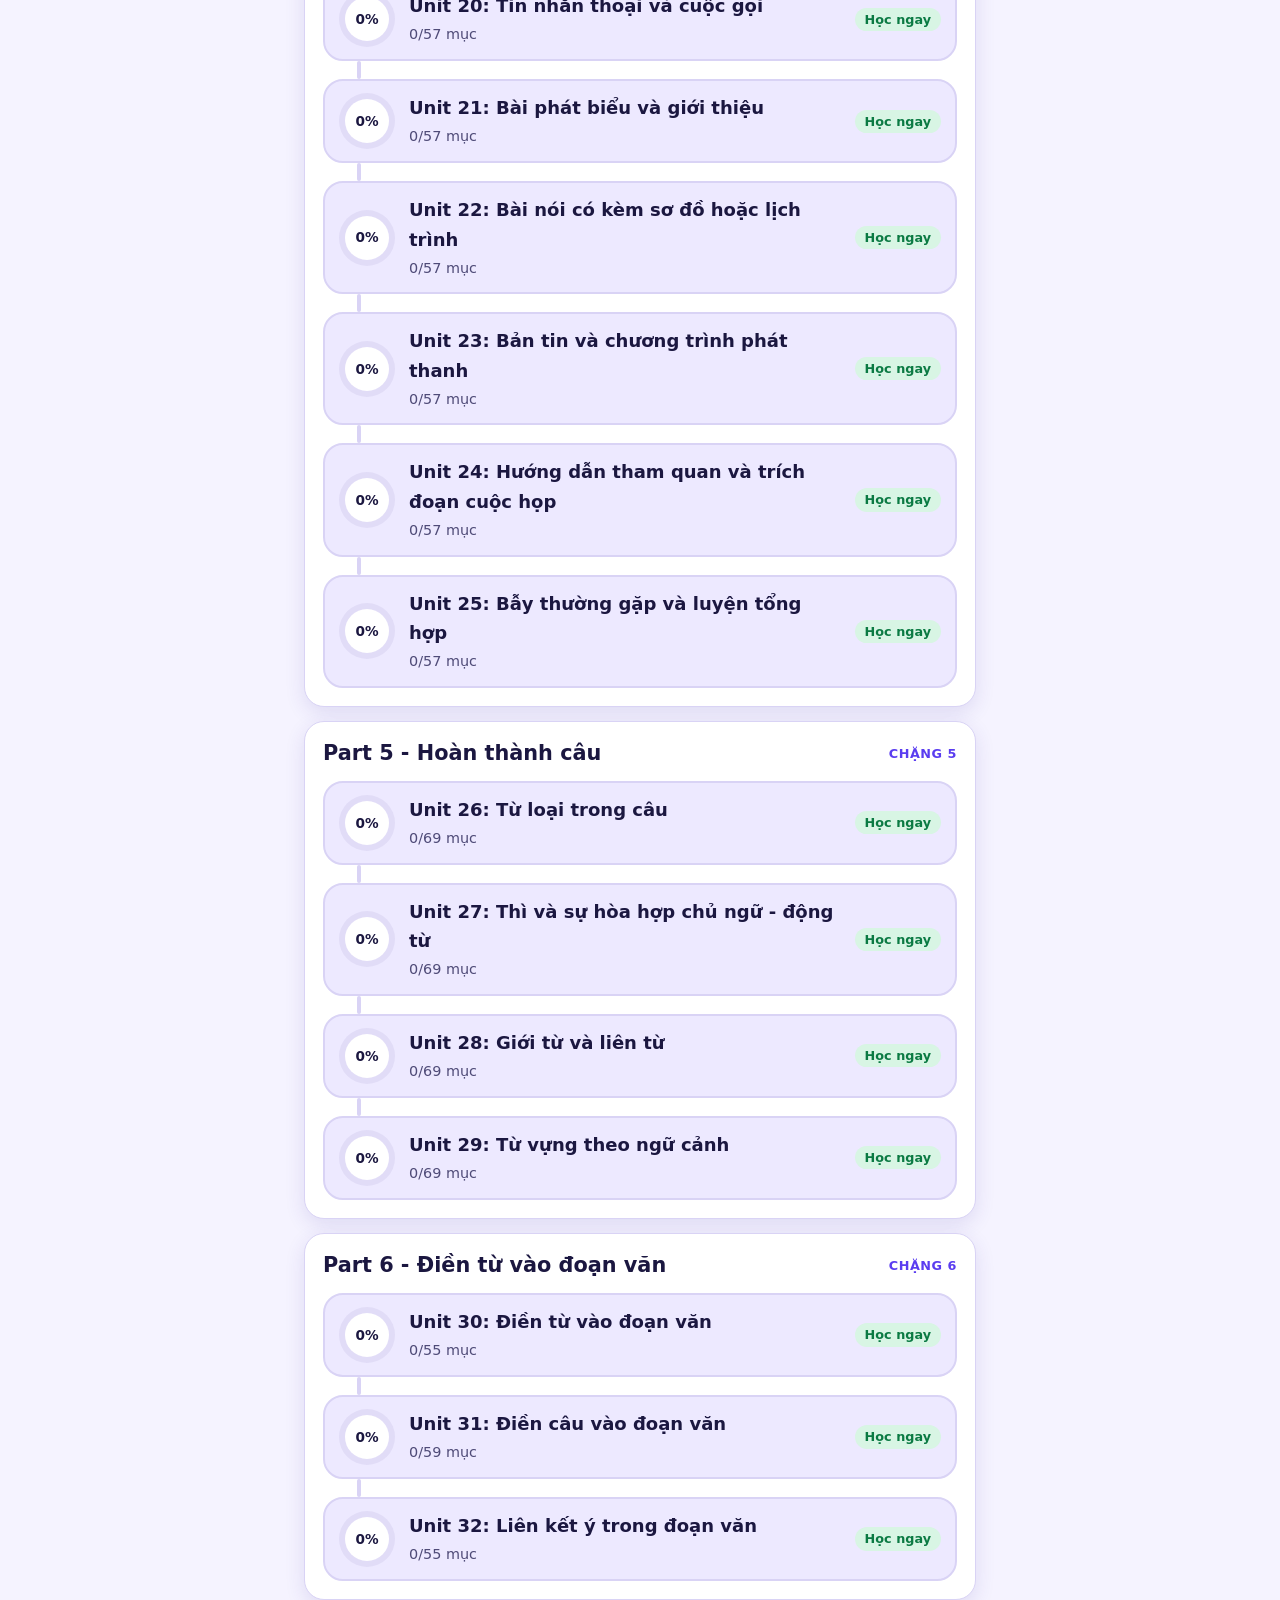
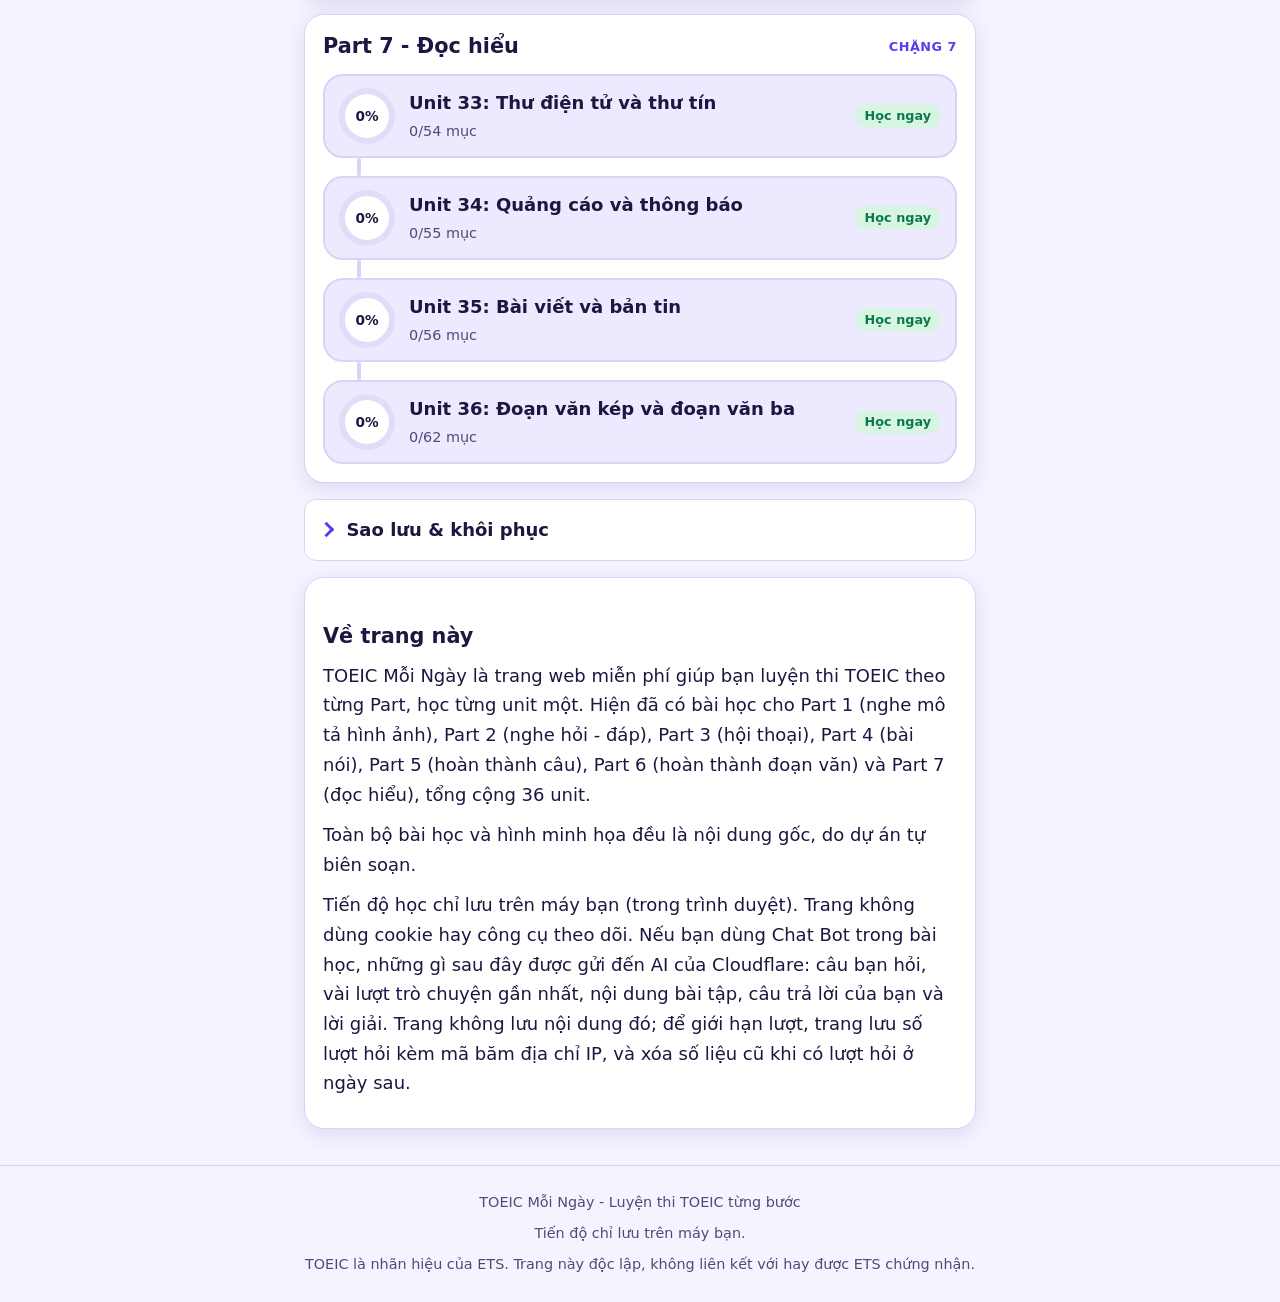
==== commit a81640cc: "feat(chat): add Chat Bot for graded exercises on Workers AI Hidden unless the AI and DB bindings exi" ====
--- a/index.html
+++ b/index.html
@@ -114,12 +114,12 @@
     <h2 id="about-h">Về trang này</h2>
     <p>TOEIC Mỗi Ngày là trang web miễn phí giúp bạn luyện thi TOEIC theo từng Part, học từng unit một. Hiện đã có bài học cho Part 1 (nghe mô tả hình ảnh), Part 2 (nghe hỏi - đáp), Part 3 (hội thoại), Part 4 (bài nói), Part 5 (hoàn thành câu), Part 6 (hoàn thành đoạn văn) và Part 7 (đọc hiểu), tổng cộng 36 unit.</p>
     <p>Toàn bộ bài học và hình minh họa đều là nội dung gốc, do dự án tự biên soạn.</p>
-    <p>Tiến độ học chỉ lưu trên máy bạn (trong trình duyệt). Trang không thu thập dữ liệu, không dùng cookie hay công cụ theo dõi.</p>
+    <p>Tiến độ học chỉ lưu trên máy bạn (trong trình duyệt). Trang không dùng cookie hay công cụ theo dõi. Nếu bạn dùng Chat Bot trong bài học, những gì sau đây được gửi đến AI của Cloudflare: câu bạn hỏi, vài lượt trò chuyện gần nhất, nội dung bài tập, câu trả lời của bạn và lời giải. Trang không lưu nội dung đó; để giới hạn lượt, trang lưu số lượt hỏi kèm mã băm địa chỉ IP, và xóa số liệu cũ khi có lượt hỏi ở ngày sau.</p>
     <p id="contact" hidden></p>
     <div id="pwa-root"></div>
   </div>
 </section>
-<footer class="site-footer"><div class="wrap"><p>TOEIC Mỗi Ngày - Luyện thi TOEIC từng bước</p><p>Không thu thập dữ liệu · Tiến độ chỉ lưu trên máy bạn.</p><p>TOEIC là nhãn hiệu của ETS. Trang này độc lập, không liên kết với hay được ETS chứng nhận.</p></div></footer>
+<footer class="site-footer"><div class="wrap"><p>TOEIC Mỗi Ngày - Luyện thi TOEIC từng bước</p><p>Tiến độ chỉ lưu trên máy bạn.</p><p>TOEIC là nhãn hiệu của ETS. Trang này độc lập, không liên kết với hay được ETS chứng nhận.</p></div></footer>
 <script src="data/catalog.js"></script>
 <script src="assets/js/core.js"></script>
 <script src="assets/js/mascot.js"></script>
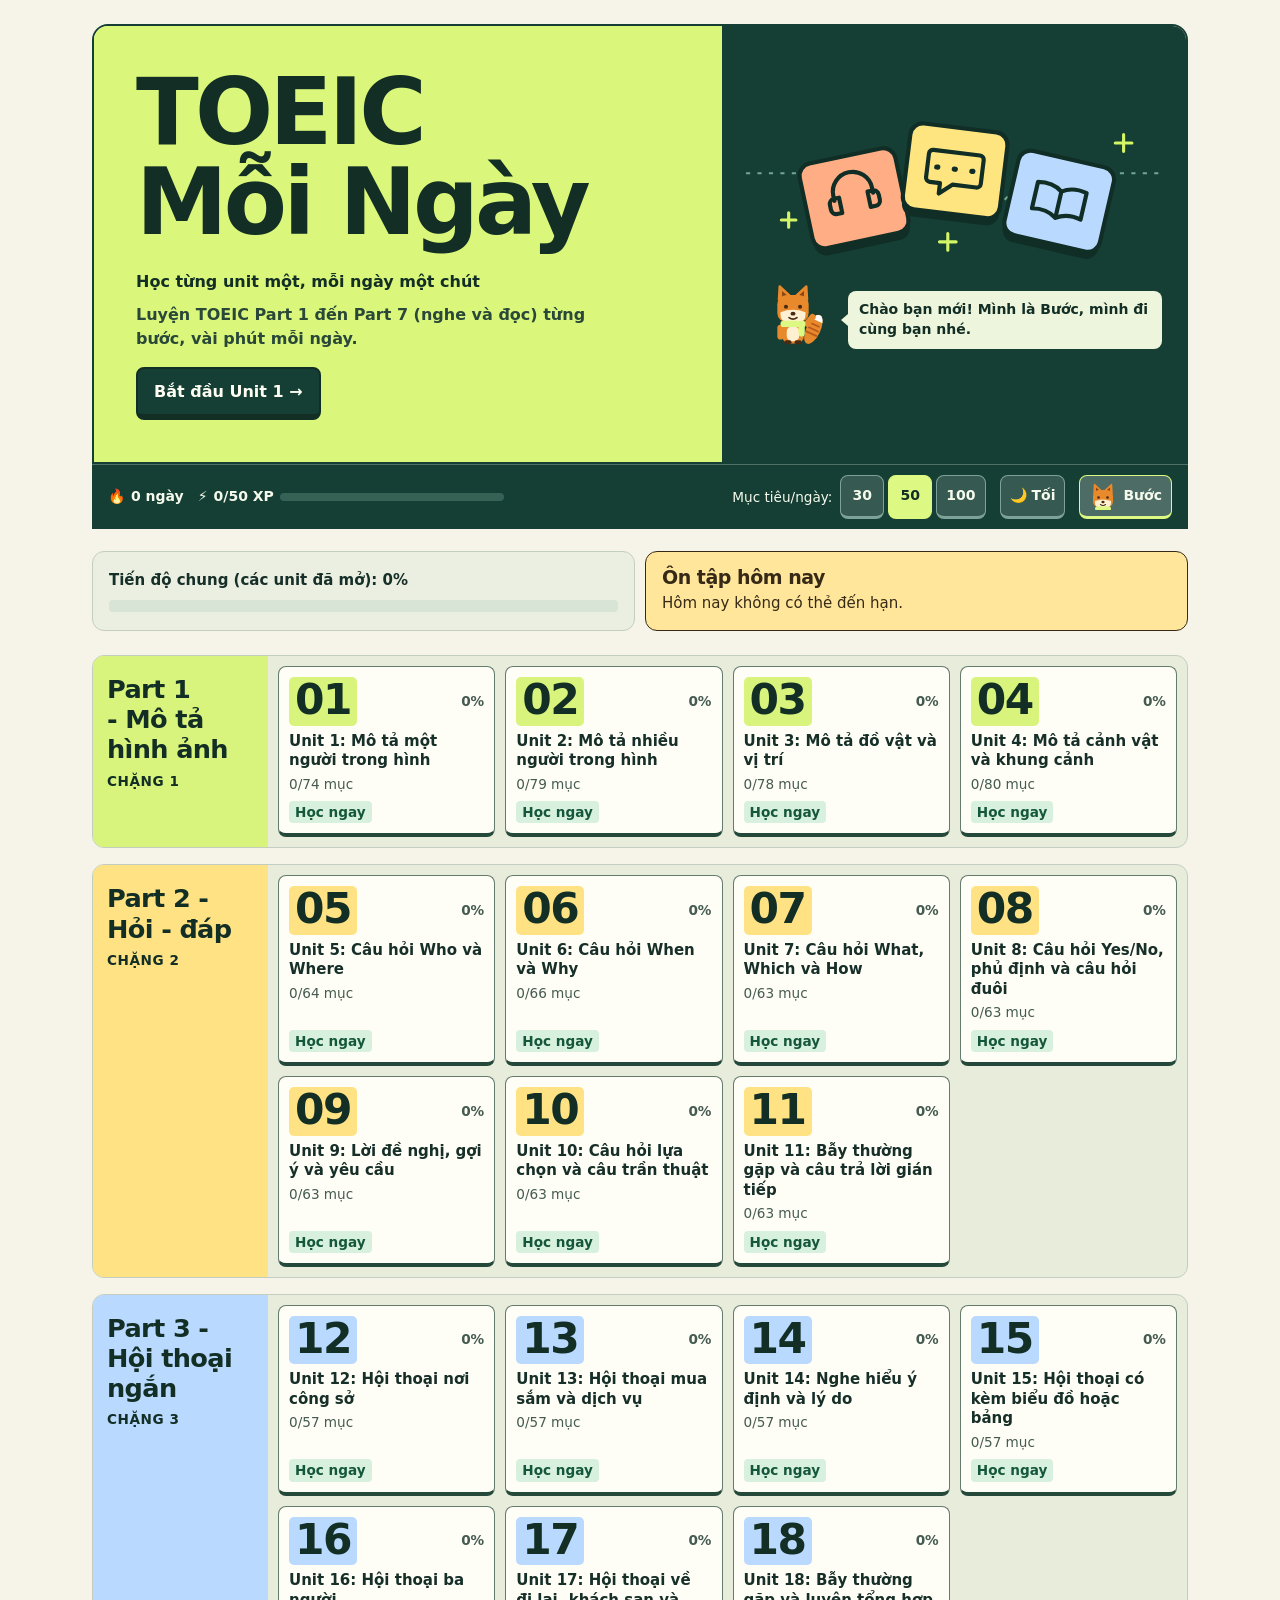
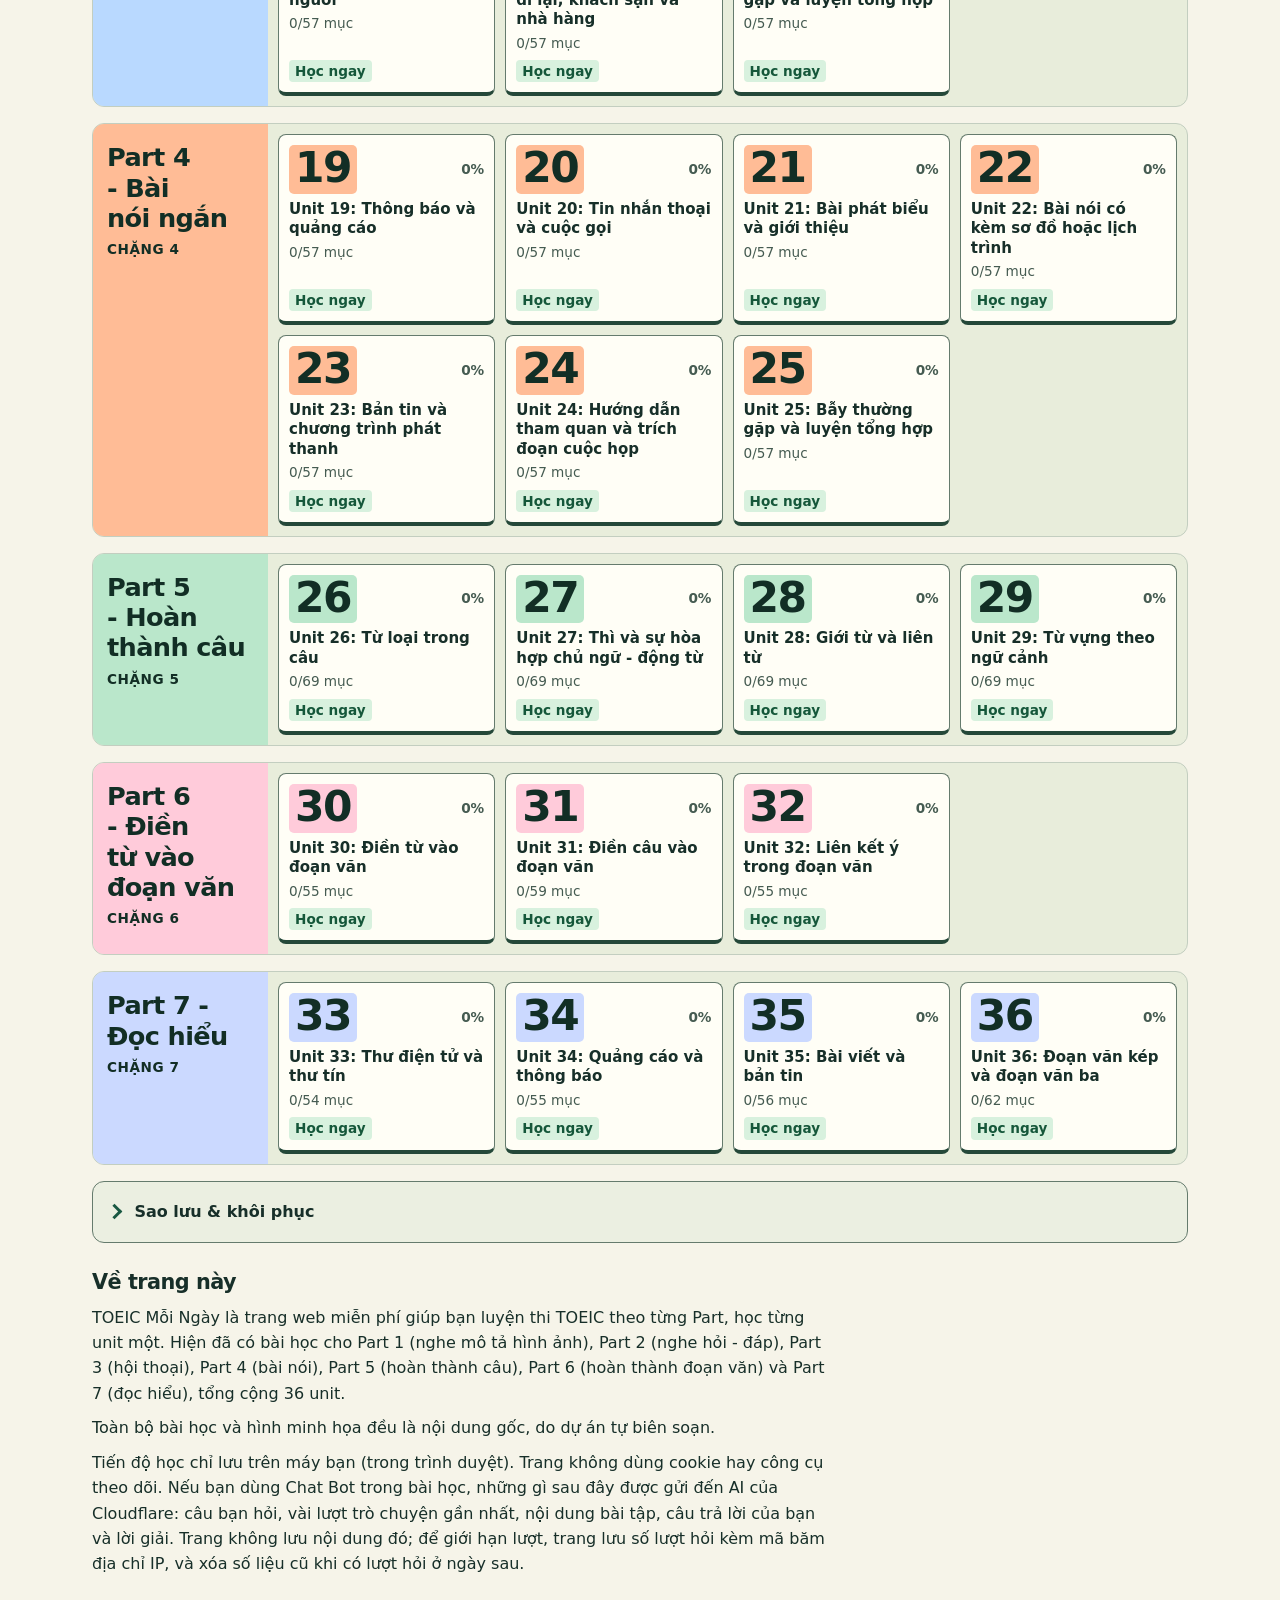
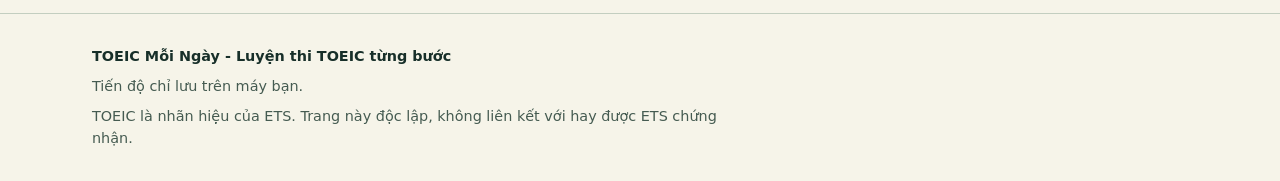
==== commit 5ec56ac0: "style: redesign the site as a playful language board New home board, unit tabs grid and matching rev" ====
--- a/index.html
+++ b/index.html
@@ -1,18 +1,18 @@
 <!DOCTYPE html>
-<html lang="vi">
+<html lang="vi" class="playground play-home">
 <head>
 <meta charset="utf-8">
 <meta name="viewport" content="width=device-width, initial-scale=1">
 <meta name="robots" content="noindex,nofollow">
 <meta name="description" content="TOEIC Mỗi Ngày: luyện TOEIC Part 1 đến Part 7 (nghe và đọc) từng bước, vài phút mỗi ngày, ngay trên trình duyệt. Tiến độ chỉ lưu trên máy bạn.">
-<meta name="theme-color" content="#4a2ad6">
+<meta name="theme-color" content="#153e34">
 <meta name="apple-mobile-web-app-title" content="TOEIC Mỗi Ngày">
 <meta property="og:title" content="TOEIC Mỗi Ngày | Luyện thi TOEIC từng bước">
 <meta property="og:description" content="Luyện TOEIC Part 1 đến Part 7 (nghe và đọc) từng bước, vài phút mỗi ngày. Bài học và hình minh họa đều là nội dung gốc.">
 <meta property="og:type" content="website">
 <meta property="og:locale" content="vi_VN">
 <title>TOEIC Mỗi Ngày | Luyện thi TOEIC từng bước</title>
-<link rel="icon" type="image/svg+xml" href="data:image/svg+xml,%3Csvg xmlns='http://www.w3.org/2000/svg' viewBox='0 0 32 32'%3E%3Crect width='32' height='32' rx='7' fill='%237c3aed'/%3E%3Ctext x='16' y='24' font-size='22' font-family='sans-serif' font-weight='bold' text-anchor='middle' fill='white'%3ET%3C/text%3E%3C/svg%3E">
+<link rel="icon" type="image/svg+xml" href="data:image/svg+xml,%3Csvg xmlns='http://www.w3.org/2000/svg' viewBox='0 0 32 32'%3E%3Crect width='32' height='32' rx='7' fill='%23153e34'/%3E%3Ctext x='16' y='24' font-size='22' font-family='sans-serif' font-weight='bold' text-anchor='middle' fill='white'%3ET%3C/text%3E%3C/svg%3E">
 <link rel="manifest" href="manifest.webmanifest">
 <link rel="apple-touch-icon" href="assets/icons/apple-touch-icon.png">
 <link rel="stylesheet" href="assets/css/site.css">
@@ -25,87 +25,50 @@
 <a class="skip" href="#catalog">Bỏ qua tới mục lục</a>
 <header class="site-header">
   <div class="wrap">
-    <h1>TOEIC Mỗi Ngày</h1>
-    <p class="muted-on-dark">Học từng unit một, mỗi ngày một chút</p>
     <div class="hero">
       <div class="hero-main">
-        <div id="mascot-home" class="mascot-slot"></div>
+        <h1>TOEIC <br>Mỗi Ngày</h1>
+        <p class="muted-on-dark">Học từng unit một, mỗi ngày một chút</p>
         <p class="hero-pitch">Luyện TOEIC Part 1 đến Part 7 (nghe và đọc) từng bước, vài phút mỗi ngày.</p>
         <a id="start-cta" class="btn-start" href="unit.html?u=l01">Bắt đầu Unit 1 →</a>
       </div>
       <div class="hero-art">
-        <svg class="hero-svg" viewBox="0 0 260 220" aria-hidden="true" focusable="false">
-          <circle cx="136" cy="114" r="88" fill="#ffffff" fill-opacity="0.10"/>
-          <circle cx="136" cy="114" r="66" fill="#ffffff" fill-opacity="0.06"/>
-          <ellipse cx="132" cy="196" rx="96" ry="10" fill="#1b1550" fill-opacity="0.24"/>
-          <g class="hero-art-steps">
-            <rect x="48" y="168" width="46" height="26" rx="7" fill="#dcd3ff"/>
-            <rect x="48" y="168" width="46" height="8" rx="4" fill="#ffffff"/>
-            <rect x="92" y="148" width="46" height="46" rx="7" fill="#cfc3ff"/>
-            <rect x="92" y="148" width="46" height="8" rx="4" fill="#f5f2ff"/>
-            <rect x="136" y="128" width="46" height="66" rx="7" fill="#bfb0ff"/>
-            <rect x="136" y="128" width="46" height="8" rx="4" fill="#ece6ff"/>
-            <rect x="180" y="106" width="48" height="88" rx="8" fill="#ae9cff"/>
-            <rect x="180" y="106" width="48" height="9" rx="4.5" fill="#fff0d2"/>
+        <svg class="hero-svg" viewBox="0 0 400 150" fill="none" aria-hidden="true" focusable="false">
+          <path d="M0 54h95c23 0 27 34 50 34h86c23 0 27-34 50-34h119" stroke="#73a692" stroke-width="2" stroke-dasharray="4 7"/>
+          <g transform="translate(55 35) rotate(-12 47 44)">
+            <rect x="2" y="9" width="94" height="83" rx="12" fill="#102e26"/>
+            <rect x="2" y="2" width="94" height="83" rx="12" fill="#ffad84" stroke="#102e26" stroke-width="4"/>
+            <path d="M30 42v-5a19 19 0 0 1 38 0v5M30 40h5v15h-5a5 5 0 0 1-5-5v-5a5 5 0 0 1 5-5Zm38 0h-5v15h5a5 5 0 0 0 5-5v-5a5 5 0 0 0-5-5Z" stroke="#102e26" stroke-width="4" stroke-linecap="round" stroke-linejoin="round"/>
           </g>
-          <g class="hero-art-flag">
-            <rect x="201" y="46" width="5" height="62" rx="2.5" fill="#fff0d2"/>
-            <circle cx="203.5" cy="45" r="4.5" fill="#ffd24a"/>
-            <path d="M205 49 Q224 44 242 52 Q245 53 243 56 L236 62 L243 68 Q245 71 242 72 Q224 79 205 74 Z" fill="#ff7a3d"/>
-            <circle cx="221" cy="61" r="5" fill="#ffd24a"/>
+          <g transform="translate(152 8) rotate(7 47 44)">
+            <rect x="2" y="9" width="94" height="83" rx="12" fill="#102e26"/>
+            <rect x="2" y="2" width="94" height="83" rx="12" fill="#ffe580" stroke="#102e26" stroke-width="4"/>
+            <path d="M31 42h1m16 0h1m16 0h1" stroke="#102e26" stroke-width="5" stroke-linecap="round"/>
+            <path d="M26 26h45a4 4 0 0 1 4 4v23a4 4 0 0 1-4 4H48L36 67V57H26a4 4 0 0 1-4-4V30a4 4 0 0 1 4-4Z" stroke="#102e26" stroke-width="4" stroke-linejoin="round"/>
           </g>
-          <g class="hero-art-book">
-            <rect x="22" y="160" width="84" height="38" rx="7" fill="#e8892b"/>
-            <path d="M27 164 Q45 159 64 165 L64 193 Q45 188 27 192 Z" fill="#fff7e6"/>
-            <path d="M101 164 Q83 159 64 165 L64 193 Q83 188 101 192 Z" fill="#fff0d2"/>
-            <line x1="64" y1="165" x2="64" y2="194" stroke="#b8591c" stroke-width="2" stroke-linecap="round"/>
-            <line x1="33" y1="171" x2="57" y2="171" stroke="#7b3ff2" stroke-width="2.6" stroke-linecap="round" opacity="0.6"/>
-            <line x1="33" y1="178" x2="54" y2="178" stroke="#7b3ff2" stroke-width="2.6" stroke-linecap="round" opacity="0.42"/>
-            <line x1="33" y1="185" x2="50" y2="185" stroke="#7b3ff2" stroke-width="2.6" stroke-linecap="round" opacity="0.42"/>
-            <line x1="71" y1="171" x2="94" y2="171" stroke="#e8892b" stroke-width="2.6" stroke-linecap="round" opacity="0.8"/>
-            <line x1="71" y1="178" x2="91" y2="178" stroke="#7b3ff2" stroke-width="2.6" stroke-linecap="round" opacity="0.42"/>
-            <line x1="71" y1="185" x2="88" y2="185" stroke="#7b3ff2" stroke-width="2.6" stroke-linecap="round" opacity="0.42"/>
+          <g transform="translate(252 37) rotate(13 47 44)">
+            <rect x="2" y="9" width="94" height="83" rx="12" fill="#102e26"/>
+            <rect x="2" y="2" width="94" height="83" rx="12" fill="#b9d9ff" stroke="#102e26" stroke-width="4"/>
+            <path d="M49 34c-7-5-15-6-24-4v26c9-2 17-1 24 4 7-5 15-6 24-4V30c-9-2-17-1-24 4Zm0 0v26" stroke="#102e26" stroke-width="4" stroke-linecap="round" stroke-linejoin="round"/>
           </g>
-          <g class="hero-art-float">
-            <g transform="translate(142 96) rotate(-12)">
-              <path d="M-25 4 A25 25 0 0 1 25 4" fill="none" stroke="#fff0d2" stroke-width="6.5" stroke-linecap="round"/>
-              <path d="M-16 -18 A24 24 0 0 1 16 -18" fill="none" stroke="#ffd24a" stroke-width="4" stroke-linecap="round"/>
-              <rect x="-30" y="-2" width="11" height="22" rx="5.5" fill="#e8892b"/>
-              <rect x="-21" y="1" width="5" height="16" rx="2.5" fill="#ffd24a"/>
-              <rect x="19" y="-2" width="11" height="22" rx="5.5" fill="#e8892b"/>
-              <rect x="16" y="1" width="5" height="16" rx="2.5" fill="#ffd24a"/>
-            </g>
-            <g class="hero-art-bubble">
-              <rect x="34" y="40" width="66" height="42" rx="15" fill="#ffd24a"/>
-              <path d="M72 80 Q80 90 86 89 Q86 84 84 80 Z" fill="#ffd24a"/>
-              <circle cx="52" cy="61" r="3.5" fill="#4a2a14"/>
-              <path d="M60 54 A10.6 10.6 0 0 1 60 68" fill="none" stroke="#4a2a14" stroke-width="3" stroke-linecap="round"/>
-              <path d="M67 49 A19 19 0 0 1 67 73" fill="none" stroke="#4a2a14" stroke-width="3" stroke-linecap="round"/>
-              <path d="M74 44 A28 28 0 0 1 74 78" fill="none" stroke="#4a2a14" stroke-width="3" stroke-linecap="round"/>
-            </g>
-          </g>
-          <g class="hero-art-stars">
-            <path class="hero-art-star" d="M138 20 L141.5 27.5 L149.8 28.5 L143.6 34.2 L145.3 42.3 L138 38.2 L130.7 42.3 L132.4 34.2 L126.2 28.5 L134.5 27.5 Z" fill="#ffd24a" stroke="#ffd24a" stroke-width="2" stroke-linejoin="round"/>
-            <path class="hero-art-star" d="M26 115 Q27 123 35 124 Q27 125 26 133 Q25 125 17 124 Q25 123 26 115 Z" fill="#fff0d2"/>
-            <path class="hero-art-star" d="M236 20 Q237 27 244 28 Q237 29 236 36 Q235 29 228 28 Q235 27 236 20 Z" fill="#ffd24a"/>
-            <circle cx="176" cy="40" r="3" fill="#fff0d2" fill-opacity="0.85"/>
-            <circle cx="108" cy="118" r="2.5" fill="#ffd24a" fill-opacity="0.9"/>
-            <circle cx="240" cy="96" r="2.8" fill="#fff0d2" fill-opacity="0.8"/>
-          </g>
+          <path d="M355 25h16m-8-8v16M34 99h14m-7-7v14M186 120h16m-8-8v16" stroke="#d3f566" stroke-width="3" stroke-linecap="round"/>
         </svg>
+        <div id="mascot-home" class="mascot-slot"></div>
       </div>
     </div>
     <div id="hud" class="hud-panel"></div>
   </div>
 </header>
 <main class="wrap" id="main">
-  <section class="card" aria-label="Tổng quan">
-    <div id="overall"></div>
-    <p id="unv-total" class="badge badge-warn big" role="status" data-edit-only></p>
-    <p class="muted" data-edit-only>Mục "Chưa kiểm tra" là nội dung cần người xem xét xác nhận thêm.</p>
-  </section>
-  <div id="review-root"></div>
-  <div id="catalog"></div>
+  <div class="play-summary">
+    <section class="card play-overall" aria-label="Tổng quan">
+      <div id="overall"></div>
+      <p id="unv-total" class="badge badge-warn big" role="status" data-edit-only></p>
+      <p class="muted" data-edit-only>Mục "Chưa kiểm tra" là nội dung cần người xem xét xác nhận thêm.</p>
+    </section>
+    <div id="review-root"></div>
+  </div>
+  <div id="catalog" tabindex="-1"></div>
   <div id="backup-root"></div>
   <noscript><p class="card">Trang này cần JavaScript để hiển thị mục lục.</p></noscript>
 </main>
--- a/assets/css/site.css
+++ b/assets/css/site.css
@@ -1,23 +1,24 @@
-/* site.css - mobile truoc; diem gay 600px va 900px. Font he thong, khong CDN. Mau hex CHI nam trong khoi token ngay duoi. */
-:root{--ink:#1b1740;--muted:#4f4b78;--bg:#f5f3ff;--card:#ffffff;--card-2:#ede9ff;--line:#d9d3f5;--line-strong:#7b75a8;--pri:#5a3df0;--pri-ink:#ffffff;--pri-hover:#4527c9;--accent:#ff4f87;--ok:#0b7a43;--ok-bg:#d8f5e4;--bad:#c0143c;--bad-bg:#ffe0e8;--warn-bg:#fff1cf;--warn-ink:#6a3b00;--warn-line:#d18b00;--hd:#4a2ad6;--hd-2:#7b3ff2;--hd-ink:#ffffff;--hd-sub:#ece6ff;--hd-focus:#ffd24a;--hd-track:#ffffff55;--info-bg:#e3ecff;--info-ink:#1a3a8a;--soon-bg:#ebe8f7;--soon-ink:#4a4670;--track:#e1dcf7;--dis-bg:#ebe8f5;--dis-ink:#625e8a;--dis-line:#b9b4d6;--focus:#c2410c;--radius:20px;--radius-sm:12px;--shadow:0 6px 20px rgba(60,40,160,.12);color-scheme:light}
-:root[data-theme="dark"]{--ink:#f0eeff;--muted:#b8b3e3;--bg:#0e0c1f;--card:#1a1738;--card-2:#262152;--line:#373068;--line-strong:#8c85c8;--pri:#a999ff;--pri-ink:#120d33;--pri-hover:#c2b8ff;--accent:#ff6b9a;--ok:#5fe3a1;--ok-bg:#123b2a;--bad:#ff8aa3;--bad-bg:#451226;--warn-bg:#3d2c05;--warn-ink:#ffd98a;--warn-line:#a87400;--hd:#1b1550;--hd-2:#33207a;--hd-ink:#f5f3ff;--hd-sub:#d4cff5;--hd-focus:#ffd24a;--hd-track:#ffffff2e;--info-bg:#1e2e66;--info-ink:#bcd0ff;--soon-bg:#2a2650;--soon-ink:#c9c5ee;--track:#2e2961;--dis-bg:#231f47;--dis-ink:#9d98c9;--dis-line:#4a4380;--focus:#ffc94d;--shadow:0 6px 20px rgba(0,0,0,.5);color-scheme:dark}
-@media (prefers-color-scheme:dark){:root:not([data-theme="light"]){--ink:#f0eeff;--muted:#b8b3e3;--bg:#0e0c1f;--card:#1a1738;--card-2:#262152;--line:#373068;--line-strong:#8c85c8;--pri:#a999ff;--pri-ink:#120d33;--pri-hover:#c2b8ff;--accent:#ff6b9a;--ok:#5fe3a1;--ok-bg:#123b2a;--bad:#ff8aa3;--bad-bg:#451226;--warn-bg:#3d2c05;--warn-ink:#ffd98a;--warn-line:#a87400;--hd:#1b1550;--hd-2:#33207a;--hd-ink:#f5f3ff;--hd-sub:#d4cff5;--hd-focus:#ffd24a;--hd-track:#ffffff2e;--info-bg:#1e2e66;--info-ink:#bcd0ff;--soon-bg:#2a2650;--soon-ink:#c9c5ee;--track:#2e2961;--dis-bg:#231f47;--dis-ink:#9d98c9;--dis-line:#4a4380;--focus:#ffc94d;--shadow:0 6px 20px rgba(0,0,0,.5);color-scheme:dark}}
+/* Shared styles for the language playground. */
 *{box-sizing:border-box}
-html{-webkit-text-size-adjust:100%}
-body{margin:0;font:16px/1.65 system-ui,-apple-system,"Segoe UI",Roboto,"Helvetica Neue",Arial,sans-serif;color:var(--ink);background:var(--bg);overflow-wrap:anywhere}
+html{-webkit-text-size-adjust:100%;caret-color:var(--pri);accent-color:var(--pri)}
+::selection{color:var(--pri-ink);background:var(--pri)}
+body{margin:0;font:1rem/1.58 system-ui,-apple-system,"Segoe UI",Roboto,Arial,sans-serif;color:var(--ink);background:var(--bg);overflow-wrap:anywhere}
 html:not([data-edit="1"]) [data-edit-only]{display:none!important}
 .wrap{max-width:720px;margin:0 auto;padding:0 16px}
+h1,h2,h3,h4,h5,h6{text-wrap:balance}
 h1{font-size:1.6rem;line-height:1.25;margin:.3em 0;font-weight:800;letter-spacing:-.01em}
 h2{font-size:1.3rem;line-height:1.3;margin:1.3em 0 .5em;font-weight:800}
 h3{font-size:1.1rem;line-height:1.3;margin:.6em 0;font-weight:700}
+h5,h6,small{font-size:.85rem}
 p{margin:.5em 0}
-a{color:var(--pri);font-weight:600}
+a{color:var(--pri);font-weight:600;text-underline-offset:.15em}
 :focus-visible{outline:3px solid var(--focus);outline-offset:2px}
 .site-header :focus-visible{outline-color:var(--hd-focus)}
 .skip{position:absolute;left:-999px;top:0;background:var(--card);color:var(--ink);padding:0 12px;min-height:44px;min-width:44px;display:inline-flex;align-items:center;z-index:10;border-radius:var(--radius-sm)}
 .skip:focus{left:8px;top:8px}
-.site-header{background:linear-gradient(135deg,var(--hd),var(--hd-2));color:var(--hd-ink);padding:14px 0 20px;border-radius:0 0 28px 28px;box-shadow:var(--shadow)}
-.site-header a,.back{color:var(--hd-ink);display:inline-flex;align-items:center;min-height:44px}
+.site-header{background:var(--hd);color:var(--hd-ink);caret-color:var(--hd-focus);accent-color:var(--hd-focus);padding:14px 0 20px;border-radius:0 0 28px 28px;box-shadow:var(--shadow)}
+.site-header::selection,.site-header ::selection{color:var(--hd);background:var(--hd-focus)}
+.site-header a,.back{min-width:44px;color:var(--hd-ink);display:inline-flex;align-items:center;min-height:44px}
 .muted-on-dark{color:var(--hd-sub);margin:0}
 .site-header .hud-item{color:var(--hd-ink)}
 .site-header .hud-meter{background:var(--hd-track)}
@@ -32,7 +33,7 @@
 .en{font-weight:700;margin:.2em 0}
 .vi-line{margin:.1em 0 .3em;color:var(--muted)}
 .label{display:block;font-weight:700;margin:.6em 0 .2em}
-.badge{white-space:nowrap;flex-shrink:0;display:inline-block;font-size:.8rem;line-height:1.5;padding:2px 10px;border-radius:999px;margin-left:4px;font-weight:700;vertical-align:middle}
+.badge{white-space:nowrap;flex-shrink:0;display:inline-block;font-size:.85rem;line-height:1.5;padding:2px 10px;border-radius:999px;margin-left:4px;font-weight:700;vertical-align:middle}
 .badge-warn{background:var(--warn-bg);color:var(--warn-ink);border:1px solid var(--warn-line)}
 .badge-info{background:var(--info-bg);color:var(--info-ink)}
 .badge-ok{background:var(--ok-bg);color:var(--ok)}
@@ -83,6 +84,7 @@
 .fb.bad,.bad{color:var(--bad);font-weight:700}
 .explain{color:var(--ink);font-weight:400}
 .score{font-weight:800;color:var(--pri);min-height:1.6em}
+.score,.hud-xp-n,.hud-goals .hud-btn,.game-score,.game-best,.game-xp,.game-sum{font-variant-numeric:tabular-nums}
 .opts{display:grid;gap:10px;margin:12px 0}
 .opt{text-align:left;width:100%}
 .notice{background:var(--warn-bg);color:var(--warn-ink);border:1px solid var(--warn-line);border-radius:var(--radius-sm);padding:12px 14px;margin:12px 0}
@@ -90,22 +92,14 @@
 .reveal{margin-top:6px}
 /* thanh tien do */
 .bar{height:16px;background:var(--track);border-radius:999px;overflow:hidden;margin:6px 0}
-.bar-fill{height:100%;background:linear-gradient(90deg,var(--pri),var(--accent));border-radius:999px}
+.bar-fill{height:100%;background:var(--pri);border-radius:2px}
 /* ban do hanh trinh (trang chu) */
-.stage-head{display:flex;flex-wrap:wrap;align-items:center;justify-content:space-between;gap:6px 12px}
 .stage-head h2{margin:0}
-.stage-no{display:inline-block;font-size:.8rem;font-weight:800;letter-spacing:.04em;text-transform:uppercase;color:var(--pri);margin:0}
-.journey{list-style:none;margin:14px 0 0;padding:0}
-.journey>li{position:relative;margin:0 0 18px}
-.journey>li:last-child{margin-bottom:0}
-.journey>li:not(:last-child)::after{content:"";position:absolute;left:36px;top:100%;height:18px;width:4px;margin-left:-2px;background:var(--line);border-radius:2px}
-.node{display:flex;align-items:center;gap:14px;min-height:76px;padding:12px 14px;border-radius:var(--radius);background:var(--card-2);border:2px solid var(--line);color:var(--ink);text-decoration:none;font-weight:700;transition:transform .15s,border-color .15s}
-a.node:hover{border-color:var(--pri);transform:translateY(-2px)}
-.ring{--p:0;flex:0 0 56px;width:56px;height:56px;border-radius:50%;display:grid;place-items:center;background:conic-gradient(var(--accent) calc(var(--p) * 1%),var(--track) 0)}
-.ring-in{width:44px;height:44px;border-radius:50%;background:var(--card);display:grid;place-items:center;font-size:.85rem;font-weight:800;color:var(--ink)}
+.stage-no{font-weight:800;letter-spacing:.04em;text-transform:uppercase;margin:0}
+.node{font-weight:700;text-decoration:none;transition:transform .15s,border-color .15s}
 .node-body{flex:1 1 auto;min-width:0;display:flex;flex-direction:column;gap:2px}
 .node-title{font-weight:800}
-.node-sub{font-weight:500;color:var(--muted);font-size:.9rem}
+.node-sub{font-weight:500;color:var(--muted)}
 .soon-fold{background:var(--card-2);border-radius:var(--radius);padding:0 14px;margin:14px 0}
 .soon-fold .units{padding-bottom:10px}
 .soon-fold h3{margin:.4em 0;color:var(--muted)}
@@ -113,8 +107,7 @@
 .unit-row{padding:8px 0;border-bottom:1px solid var(--line);color:var(--soon-ink);display:flex;align-items:center;justify-content:space-between;gap:8px;min-height:44px}
 .unit-row:last-child{border-bottom:0}
 #anim-root{min-height:60px}
-@media (min-width:600px){body{font-size:17px}.wrap{padding:0 24px}h1{font-size:1.9rem}.opts{grid-template-columns:1fr 1fr}.site-header{padding:18px 0 24px}}
-@media (min-width:900px){body{font-size:18px}.tabs{gap:8px}}
+@media (min-width:600px){.wrap{padding:0 24px}h1{font-size:1.9rem}.opts{grid-template-columns:1fr 1fr}.site-header{padding:18px 0 24px}}
 @media (prefers-reduced-motion:reduce){*{animation:none!important;transition:none!important;scroll-behavior:auto!important}}
 
 .listen-btns{display:inline-flex;flex-wrap:wrap;gap:8px;margin:4px 0}
@@ -122,6 +115,457 @@
 .opt-row .opt{flex:1 1 120px;width:auto}
 
 /* khung gap dung chung cho cac khoi moi (chi details.fold.bk: Sao luu) */
-.fold.bk { border: 1px solid var(--line, #d9d6ee); border-radius: 12px; padding: 0.5rem 0.9rem; margin: 1rem 0; background: var(--card, transparent); }
+.fold.bk { border: 1px solid var(--line-strong); border-radius: var(--radius); padding: 0.5rem 0.9rem; margin: 1rem 0; background: var(--card-2); }
 .fold.bk > summary { cursor: pointer; font-weight: 600; padding: 0.35rem 0; }
 .fold.bk[open] > summary { margin-bottom: 0.5rem; }
+
+/* Language playground palette. */
+:root {
+  --ink: #172f29;
+  --muted: #455b51;
+  --bg: #f6f4e9;
+  --card: #fffef6;
+  --card-2: #ebefe1;
+  --line: #c3cec0;
+  --line-strong: #657b6d;
+  --pri: #195842;
+  --pri-ink: #ffffff;
+  --pri-hover: #0e4533;
+  --accent: #286b50;
+  --ok: #15573a;
+  --ok-bg: #d8f1de;
+  --bad: #8e2c21;
+  --bad-bg: #ffe2da;
+  --warn-bg: #fff0b7;
+  --warn-ink: #563909;
+  --warn-line: #866320;
+  --info-bg: #dceafb;
+  --info-ink: #204564;
+  --soon-bg: #e4e9de;
+  --soon-ink: #3d5147;
+  --track: #d8e4d5;
+  --dis-bg: #eeefe5;
+  --dis-ink: #4c5c52;
+  --dis-line: #96a597;
+  --focus: #8a320c;
+  --key-edge: #244839;
+  --review-bg: #ffe69b;
+  --review-ink: #362a17;
+  --tile-ground: #e8eddb;
+  --hd: #153e34;
+  --hd-ink: #f5faec;
+  --hd-sub: #d5e9d8;
+  --hd-focus: #def983;
+  --hd-track: #356255;
+  --lime: #dbf77b;
+  --forest: #153e34;
+  --forest-ink: #122e25;
+  --radius: 12px;
+  --radius-sm: 8px;
+  --shadow: none;
+  --overlay-shadow: 0 10px 28px rgb(5 23 16 / .28);
+  --hd-control: #244e42;
+  --hd-control-hover: #315d4f;
+  --hd-line: #507166;
+  --hd-control-line: #7ea297;
+  --speech-bg: #edf5dc;
+  color-scheme: light;
+  scrollbar-color: var(--line-strong) var(--bg);
+  scroll-padding-top: 16px;
+}
+:root[data-theme="dark"] {
+  --ink: #edf6ee;
+  --muted: #b7cbc0;
+  --bg: #111e1a;
+  --card: #192c25;
+  --card-2: #243d32;
+  --line: #465f53;
+  --line-strong: #8ca99a;
+  --pri: #ccef73;
+  --pri-ink: #192a12;
+  --pri-hover: #dffb9b;
+  --accent: #ccef73;
+  --ok: #a0e6bc;
+  --ok-bg: #204333;
+  --bad: #ffb6a7;
+  --bad-bg: #542e29;
+  --warn-bg: #45391a;
+  --warn-ink: #ffe4a1;
+  --warn-line: #b99447;
+  --info-bg: #243e53;
+  --info-ink: #c1e2ff;
+  --soon-bg: #283a31;
+  --soon-ink: #c1d6c8;
+  --track: #354f42;
+  --dis-bg: #263a31;
+  --dis-ink: #b9cbbf;
+  --dis-line: #708c7e;
+  --focus: #f5c663;
+  --key-edge: #0b1712;
+  --review-bg: #4c3b21;
+  --review-ink: #ffe8a8;
+  --tile-ground: #24392e;
+  color-scheme: dark;
+}
+@media (prefers-color-scheme: dark) {
+  :root:not([data-theme]) {
+    --ink: #edf6ee;
+    --muted: #b7cbc0;
+    --bg: #111e1a;
+    --card: #192c25;
+    --card-2: #243d32;
+    --line: #465f53;
+    --line-strong: #8ca99a;
+    --pri: #ccef73;
+    --pri-ink: #192a12;
+    --pri-hover: #dffb9b;
+    --accent: #ccef73;
+    --ok: #a0e6bc;
+    --ok-bg: #204333;
+    --bad: #ffb6a7;
+    --bad-bg: #542e29;
+    --warn-bg: #45391a;
+    --warn-ink: #ffe4a1;
+    --warn-line: #b99447;
+    --info-bg: #243e53;
+    --info-ink: #c1e2ff;
+    --soon-bg: #283a31;
+    --soon-ink: #c1d6c8;
+    --track: #354f42;
+    --dis-bg: #263a31;
+    --dis-ink: #b9cbbf;
+    --dis-line: #708c7e;
+    --focus: #f5c663;
+    --key-edge: #0b1712;
+    --review-bg: #4c3b21;
+    --review-ink: #ffe8a8;
+    --tile-ground: #24392e;
+    color-scheme: dark;
+  }
+}
+
+.playground .wrap { width: 100%; max-width: 1160px; padding-inline: clamp(16px, 3vw, 32px); }
+.playground .site-header { background: var(--hd); box-shadow: none; border-radius: 0; }
+.playground h1, .playground h2, .playground h3 { letter-spacing: -.025em; }
+.playground h2 { line-height: 1.18; font-weight: 850; }
+.playground :is(.btn, .node, .btn-start, .tab) { touch-action: manipulation; }
+.playground :is(.btn, .next-btn, .tab) {
+  min-width: 44px;
+  min-height: 44px;
+  border-radius: 8px;
+}
+.playground :is(.btn, .next-btn) {
+  --key-depth: 4px;
+  max-width: 100%;
+  border-bottom-width: var(--key-depth);
+}
+.playground :is(.btn, .next-btn):active:not(:disabled) { transform: translateY(2px); }
+.playground .site-header .btn:focus-visible { outline-color: var(--hd-focus); }
+.playground .btn:focus-visible { outline: 3px solid var(--focus); outline-offset: 2px; }
+.playground .badge { max-width: 100%; white-space: normal; }
+.playground .bar { border-radius: 4px; }
+.playground :is(input, textarea)::placeholder { color: var(--muted); opacity: 1; }
+.playground .site-footer { text-align: start; padding-block: 24px; }
+.playground .site-footer p { max-width: 72ch; }
+.playground .site-footer p:first-child { font-weight: 800; color: var(--ink); }
+
+/* The same HUD sits on the start board and on the unit masthead. */
+.playground .site-header .hud {
+  --hud-btn-bg: var(--hd-control);
+  --hud-btn-hover: var(--hd-control-hover);
+  gap: 8px;
+  font-size: .875rem;
+  line-height: 1.25;
+}
+.playground .site-header .hud.hud-panel {
+  margin-top: 0;
+  padding: 12px;
+  background: var(--forest);
+  border: 0;
+  border-top: 1px solid var(--hd-line);
+  border-radius: 0;
+  box-shadow: none;
+}
+.playground .site-header .hud-streak,
+.playground .site-header .hud-xp { min-height: 38px; font-variant-numeric: tabular-nums; }
+.playground .site-header .hud-xp { flex: 1 1 136px; min-width: 0; }
+.playground .site-header .hud-meter { min-width: 32px; max-width: 14rem; height: 8px; }
+.playground .site-header .hud-meter .bar-fill { background: var(--hd-focus); }
+.playground .site-header .hud-goalbox { margin: 0; gap: 6px 8px; }
+.playground .hud-goals { gap: 4px; }
+.playground .site-header .hud-btn {
+  padding-inline: 9px;
+  border-width: 1px 1px 3px;
+  border-color: var(--hd-control-line);
+}
+.playground .site-header .hud-btn:focus-visible { outline-color: var(--hd-focus); }
+
+/* Home */
+.play-home .site-header {
+  padding-block: 16px 0;
+  background: transparent;
+}
+.play-home .site-header > .wrap { display: grid; }
+.play-home .hero {
+  display: grid;
+  grid-template-columns: minmax(0, 1fr);
+  gap: 0;
+  margin: 0;
+  align-items: stretch;
+  border: 2px solid var(--forest);
+  border-radius: 16px 16px 0 0;
+  overflow: clip;
+}
+.play-home .hero-main {
+  display: flex;
+  flex-direction: column;
+  align-items: start;
+  background: var(--lime);
+  color: var(--forest-ink);
+  padding: clamp(20px, 4vw, 42px);
+}
+.play-home .hero h1 {
+  margin: 0 0 .23em;
+  font-size: clamp(3.05rem, 8.25vw, 5.75rem);
+  font-weight: 900;
+  line-height: .98;
+  letter-spacing: -.04em;
+}
+.play-home .hero-main > .muted-on-dark { color: var(--forest-ink); font-weight: 800; }
+.play-home .hero-pitch {
+  margin: .5rem 0 1rem;
+  max-width: 42ch;
+  color: #294839;
+  font-size: 1rem;
+  font-weight: 550;
+  line-height: 1.5;
+}
+.play-home .site-header a.btn-start {
+  width: fit-content;
+  min-width: 44px;
+  max-width: 100%;
+  min-height: 52px;
+  margin-top: auto;
+  padding: 10px 16px;
+  background: var(--forest);
+  color: #fffef3;
+  border: 2px solid var(--forest-ink);
+  border-bottom-width: 6px;
+  border-radius: 8px;
+  font-size: 1rem;
+  box-shadow: none;
+  justify-content: start;
+  text-align: start;
+}
+.play-home .site-header a.btn-start:hover { background: #245343; transform: none; }
+.play-home .site-header a.btn-start:active { transform: translateY(2px); }
+.play-home .site-header a.btn-start:focus-visible { outline-color: var(--forest-ink); }
+.play-home .hero-art {
+  display: grid;
+  justify-items: center;
+  align-content: center;
+  min-width: 0;
+  padding: 4px clamp(12px, 2vw, 24px) 8px;
+  background: var(--forest);
+}
+.play-home .hero-svg { display: block; width: 100%; max-width: 420px; height: auto; }
+.play-home #mascot-home { gap: 8px; margin: 0; max-width: 420px; width: 100%; }
+.play-home #mascot-home .mascot { width: 72px; height: 72px; }
+.play-home #mascot-home .m-steps { display: none; }
+.play-home #mascot-home .mascot-say {
+  color: var(--forest-ink);
+  background: var(--speech-bg);
+  border-radius: 8px;
+  box-shadow: none;
+  font-size: .875rem;
+  padding: 9px 11px;
+}
+
+.play-home .play-summary {
+  display: grid;
+  gap: 10px;
+  margin-block: 14px 24px;
+}
+.play-home .play-summary .card { height: 100%; margin: 0; padding: 14px 16px; }
+.play-home .play-overall {
+  display: grid;
+  align-content: center;
+  background: var(--card-2);
+  border: 1px solid var(--line);
+}
+.play-home #overall .label { margin: 0 0 10px; font-size: .9375rem; line-height: 1.35; }
+.play-home #overall .bar { margin: 0; height: 12px; }
+.play-home #review-root:empty { display: none; }
+.play-home #review-root .review-card {
+  display: grid;
+  align-content: center;
+  gap: 4px 14px;
+  background: var(--review-bg);
+  color: var(--review-ink);
+  border-color: var(--review-ink);
+}
+.play-home #review-root :is(.review-h, .review-line) { margin: 0; }
+.play-home #review-root .review-h { font-size: 1.1875rem; }
+.play-home #review-root .review-line { font-size: .9375rem; }
+.play-home #review-root .review-go {
+  justify-self: start;
+  margin-top: 6px;
+  border-color: var(--forest-ink);
+  color: #fffef3;
+  background: var(--forest);
+}
+.play-home #review-root .review-go:hover { background: #245343; }
+.play-home #review-root .review-go:focus-visible { outline-color: var(--review-ink); }
+
+.play-home #catalog { counter-reset: level; }
+.play-home #catalog > section.card {
+  --part-color: #d8f47d;
+  margin: 0 0 16px;
+  padding: 0;
+  background: var(--tile-ground);
+  border: 1px solid var(--line);
+  border-radius: 12px;
+}
+.play-home #catalog > section:nth-of-type(2) { --part-color: #ffe283; }
+.play-home #catalog > section:nth-of-type(3) { --part-color: #b9d9ff; }
+.play-home #catalog > section:nth-of-type(4) { --part-color: #ffbc96; }
+.play-home #catalog > section:nth-of-type(5) { --part-color: #bae7cb; }
+.play-home #catalog > section:nth-of-type(6) { --part-color: #ffcbda; }
+.play-home #catalog > section:nth-of-type(7) { --part-color: #cbd9ff; }
+.play-home .stage-head {
+  display: flex;
+  flex-wrap: wrap;
+  align-content: center;
+  align-items: center;
+  justify-content: space-between;
+  gap: 6px 12px;
+  padding: 12px;
+  background: var(--part-color);
+  color: var(--forest-ink);
+  border-radius: 11px 11px 0 0;
+}
+.play-home .stage-head h2 { font-size: clamp(1.125rem, 2vw, 1.625rem); }
+.play-home .stage-no {
+  color: inherit;
+  font-size: .85rem;
+  white-space: nowrap;
+}
+.play-home .journey {
+  display: grid;
+  grid-template-columns: repeat(2, minmax(0, 1fr));
+  gap: 8px;
+  margin: 0;
+  padding: 8px;
+  list-style: none;
+}
+.play-home .journey > li { display: flex; min-width: 0; margin: 0; }
+.play-home .journey .node {
+  counter-increment: level;
+  display: grid;
+  flex: 1;
+  grid-template-columns: minmax(0, 1fr) auto;
+  grid-template-rows: auto 1fr auto;
+  gap: 6px 4px;
+  align-items: center;
+  min-width: 0;
+  min-height: 152px;
+  padding: 8px;
+  color: var(--ink);
+  background: var(--card);
+  border: 1px solid var(--line-strong);
+  border-bottom: 4px solid var(--key-edge);
+  border-radius: 8px;
+}
+.play-home .journey .node::before {
+  content: counter(level, decimal-leading-zero);
+  content: counter(level, decimal-leading-zero) / "";
+  grid-area: 1 / 1;
+  justify-self: start;
+  padding: 2px 6px 4px;
+  background: var(--part-color);
+  color: var(--forest-ink);
+  border-radius: 5px;
+  font-size: clamp(1.75rem, 4vw, 2.65rem);
+  line-height: 1;
+  font-weight: 900;
+  font-variant-numeric: tabular-nums;
+  letter-spacing: -.035em;
+}
+.play-home .journey .node:hover { border-color: var(--pri); background: var(--card-2); transform: none; }
+.play-home .journey .node:active { transform: translateY(2px); }
+.play-home .journey .node:focus-visible { outline-offset: 0; }
+.play-home .journey .ring {
+  grid-area: 1 / 2;
+}
+.play-home .journey .ring-in {
+  display: block;
+  color: var(--muted);
+  font-size: .85rem;
+  font-variant-numeric: tabular-nums;
+  text-align: end;
+}
+.play-home .journey .node-body { grid-area: 2 / 1 / 3 / -1; align-self: start; gap: 3px; }
+.play-home .journey .node-title { font-size: .9375rem; line-height: 1.3; }
+.play-home .journey .node-sub { font-size: .85rem; }
+.play-home .journey .badge {
+  grid-area: 3 / 1 / 4 / -1;
+  justify-self: start;
+  margin: 0;
+  padding: 1px 6px;
+  border-radius: 4px;
+  font-size: .85rem;
+}
+.play-home :is(#backup-root, .about) a { display: inline-block; min-height: 44px; min-width: 44px; }
+.play-home .about > .card { padding: 0; border: 0; background: transparent; }
+.play-home .about p { max-width: 72ch; }
+
+@media (max-width: 479px) {
+  .play-home .site-header { padding-top: 8px; }
+  .play-home .hero-main { padding: 14px; }
+  .play-home .hero h1 { font-size: clamp(1.85rem, 9vw, 2.6rem); line-height: 1.08; }
+  .play-home .hero h1 br { display: none; }
+  .play-home .hero-main > .muted-on-dark,
+  .play-home .hero-pitch { font-size: .875rem; line-height: 1.35; }
+  .play-home .hero-pitch { margin: 4px 0 9px; }
+  .play-home .site-header a.btn-start { min-height: 44px; padding: 5px 12px; }
+  .play-home .hero-svg { display: none; }
+  .play-home .hero-art { padding-block: 4px; }
+  .play-home .hero-art:has(#mascot-home:empty),
+  .play-home .hero-art:has(#mascot-home[hidden]) { display: none; }
+  .play-home #mascot-home .mascot { width: 48px; height: 48px; }
+  .play-home #mascot-home .mascot-say { padding: 5px 8px; line-height: 1.3; }
+  .play-home .site-header .hud.hud-panel { padding: 4px 8px 8px; gap: 4px; }
+  .play-home .site-header :is(.hud-streak, .hud-xp) { min-height: 24px; }
+  .play-home .site-header .hud-xp { flex-basis: 68%; }
+  .play-home .site-header .hud-goalbox { flex-direction: column; align-items: start; gap: 2px; }
+  .play-home .site-header .hud-btn { padding-inline: 6px; }
+  .play-home .site-header .hud-mascot-face,
+  .play-home .site-header .hud-mascot-face .mascot { width: 22px; height: 22px; }
+  .play-home .site-header :is(.hud-theme, .hud-mascot) { align-self: end; }
+  .play-home .play-summary { margin-block: 8px 12px; }
+  .play-home .play-summary { grid-template-columns: minmax(0, 1fr) minmax(0, 1fr); }
+  .play-home .play-summary .card { padding: 10px; }
+  .play-home #overall .label, .play-home #review-root .review-line { font-size: .875rem; }
+  .play-home #review-root .review-h { font-size: 1rem; }
+}
+@media (min-width: 640px) {
+  .play-home .site-header { padding-top: 24px; }
+  .play-home .hero { grid-template-columns: minmax(0, 1.15fr) minmax(0, .85fr); }
+  .play-home #mascot-home .mascot { width: 94px; height: 94px; }
+  .play-home .site-header .hud.hud-panel { padding: 10px 16px; }
+  .play-home .play-summary { grid-template-columns: minmax(0, 1fr) minmax(0, 1fr); }
+  .play-home #review-root .review-card:has(.review-go) { grid-template-columns: minmax(0, 1fr) auto; }
+  .play-home #review-root .review-card:has(.review-go) .review-go { grid-area: 1 / 2 / 3; align-self: center; margin: 0; }
+  .play-home .journey { grid-template-columns: repeat(4, minmax(0, 1fr)); }
+}
+@media (min-width: 920px) {
+  .play-home #catalog > section.card {
+    display: grid;
+    grid-template-columns: 175px minmax(0, 1fr);
+  }
+  .play-home .stage-head { align-content: start; padding: 18px 14px; border-radius: 11px 0 0 11px; }
+  .play-home .journey { gap: 10px; padding: 10px; }
+  .play-home .journey .node { padding: 10px; }
+  .play-home #catalog .soon-fold { grid-column: 2; }
+}
+
--- a/assets/css/hud.css
+++ b/assets/css/hud.css
@@ -17,7 +17,7 @@
   border-radius: 999px; transition: width .4s ease;
 }
 .hud-goalbox { flex-wrap: wrap; gap: 6px 8px; }
-.hud-goal-lbl { font-weight: 600; font-size: .95em; color: var(--muted, inherit); }
+.hud-goal-lbl { font-weight: 600; font-size: .85rem; color: var(--muted, inherit); }
 .site-header .hud-goal-lbl { color: var(--hd-ink, #fff); font-weight: 500; }
 .hud-goals { display: inline-flex; gap: 6px; }
 .hud-btn {
@@ -32,6 +32,8 @@
 .hud-btn:focus-visible { outline: 3px solid var(--focus, #f59e0b); outline-offset: 2px; }
 
 .site-header .hud.hud-panel {
+  --hud-btn-bg: rgba(255, 255, 255, .14);
+  --hud-btn-hover: rgba(255, 255, 255, .24);
   margin-top: 16px; padding: 12px 14px; gap: 10px 14px;
   background: rgba(16, 11, 48, .28);
   border: 1px solid rgba(255, 255, 255, .18);
@@ -43,16 +45,16 @@
 .site-header .hud-panel .hud-meter .bar-fill { background: var(--hd-focus, #ffd24a); }
 .site-header .hud-panel .hud-goals { flex-wrap: wrap; }
 .site-header .hud-btn {
-  background: rgba(255, 255, 255, .14);
+  background: var(--hud-btn-bg, rgba(0, 0, 0, .16));
   color: var(--hd-ink, #fff);
   border-color: rgba(255, 255, 255, .28);
 }
-.site-header .hud-btn:not([aria-pressed="true"]):hover { background: rgba(255, 255, 255, .24); }
+.site-header .hud-btn:not([aria-pressed="true"]):hover { background: var(--hud-btn-hover, rgba(0, 0, 0, .08)); }
 .site-header .hud-btn:focus-visible { outline-color: var(--hd-focus, #ffd24a); }
 .site-header .hud-btn[aria-pressed="true"],
 .site-header .hud-btn[aria-pressed="true"]:hover {
   background: var(--hd-focus, #ffd24a);
-  color: #1b1740;
+  color: var(--forest-ink);
   border-color: var(--hd-focus, #ffd24a);
   font-weight: 800;
 }
@@ -61,7 +63,7 @@
 .site-header .hud-btn.hud-theme[aria-pressed="true"]:hover,
 .site-header .hud-btn.hud-mascot[aria-pressed="true"],
 .site-header .hud-btn.hud-mascot[aria-pressed="true"]:hover {
-  background: rgba(255, 255, 255, .24); color: var(--hd-ink, #fff); border-color: var(--hd-focus, #ffd24a); font-weight: 700;
+  background: var(--hud-btn-hover, rgba(0, 0, 0, .08)); color: var(--hd-ink, #fff); border-color: var(--hd-focus, #ffd24a); font-weight: 700;
 }
 @media (min-width: 600px) {
   .site-header .hud-panel .hud-xp { flex: 1 1 320px; }
--- a/assets/css/home-extra.css
+++ b/assets/css/home-extra.css
@@ -1,30 +1,43 @@
-/* home-extra.css - trang chu / 404; chi dung token trong site.css */
-.hero{margin:14px 0 6px;display:grid;gap:14px}
-.hero-main{min-width:0}
-.hero-art{display:none}
-.hero-pitch{margin:0 0 14px;font-size:1.05rem;font-weight:600;color:var(--hd-ink);line-height:1.5}
-.btn-start{display:flex;align-items:center;justify-content:center;width:100%;min-height:56px;padding:12px 22px;border-radius:16px;background:var(--hd-ink);color:var(--hd);font-size:1.15rem;font-weight:800;text-decoration:none;box-shadow:var(--shadow);transition:transform .15s,background .15s}
-.site-header a.btn-start{display:flex;min-height:56px;color:var(--hd);background:var(--hd-ink)}
-.site-header a.btn-start:hover,.site-header a.btn-start:focus-visible{color:var(--hd);background:var(--hd-focus)}
-.btn-start:hover{transform:translateY(-2px)}
-.btn-start:active{transform:scale(.98)}
-.btn-start[hidden]{display:none}
-.hero-art-float{animation:hero-bob 4s ease-in-out infinite alternate}
-.hero-art-star{animation:hero-twinkle 3s ease-in-out infinite alternate}
-@keyframes hero-bob{from{transform:translateY(0)}to{transform:translateY(-4px)}}
-@keyframes hero-twinkle{from{opacity:.75}to{opacity:1}}
-/* linh vat trong hero trang chu (mascot.css co tran 2.5KB) */
-.site-header .mascot-hero{gap:14px;margin:0 0 14px}
-.site-header .mascot-say{position:relative;padding:10px 14px;background:rgba(16,11,48,.34);color:var(--hd-ink,#fff);box-shadow:0 2px 10px rgba(0,0,0,.14)}
-.site-header .mascot-say::before{content:"";position:absolute;left:-8px;top:50%;transform:translateY(-50%);width:0;height:0;border-top:6px solid transparent;border-bottom:6px solid transparent;border-right:8px solid rgba(16,11,48,.34)}
-.site-header .mascot-hero .mascot{width:96px;height:96px}
-@media (min-width:640px){.site-header .mascot-hero .mascot{width:108px;height:108px}}
-.about p{margin:.6em 0}
-.about #contact{padding-top:.6em;border-top:1px dashed var(--line)}
-.later-fold .unit-row{color:var(--ink)}
-.page-404{text-align:center;padding:32px 16px}
-.page-404 h1{margin-top:0}
-.page-404 .btn-start{display:inline-flex;width:auto;margin-top:8px;background:var(--pri);color:var(--pri-ink)}
-@media (min-width:600px){.btn-start{width:auto;min-width:260px;max-width:100%;display:inline-flex}.site-header a.btn-start{display:inline-flex}}
-@media (min-width:640px){.hero{grid-template-columns:minmax(0,1.28fr) minmax(200px,.86fr);gap:24px;align-items:center;margin:16px 0 8px}.hero-art{display:flex;align-items:center;justify-content:center}.hero-svg{display:block;width:100%;max-width:260px;height:auto}}
-@media (prefers-reduced-motion:reduce){.btn-start{transition:none}.btn-start:hover,.btn-start:active{transform:none}.hero-art-float,.hero-art-star{animation:none!important}}
+/* Home supporting content and the standalone error page. */
+.btn-start { display: inline-flex; align-items: center; min-width: 44px; font-weight: 800; text-decoration: none; }
+.play-home #mascot-home .mascot-say { position: relative; }
+.play-home #mascot-home .mascot-say::before {
+  content: "";
+  position: absolute;
+  inset: calc(50% - 6px) auto auto -7px;
+  border-block: 6px solid transparent;
+  border-right: 7px solid var(--speech-bg);
+}
+.about p { margin: .6em 0; }
+.about #contact { padding-top: .6em; border-top: 1px dashed var(--line); }
+.later-fold .unit-row { color: var(--ink); }
+
+.play-404 body { display: flex; flex-direction: column; min-height: 100vh; }
+.play-404 main.wrap { flex: 1; padding-top: clamp(24px, 7vw, 96px); }
+.page-404 {
+  max-width: 740px;
+  padding: clamp(20px, 5vw, 48px);
+  background: var(--lime);
+  color: var(--forest-ink);
+  border: 2px solid var(--key-edge);
+  border-bottom-width: 5px;
+}
+.page-404 h1 {
+  margin: 0;
+  font-size: clamp(1.9rem, 5vw, 3.65rem);
+  font-weight: 900;
+  line-height: 1.08;
+  text-wrap: pretty;
+}
+.page-404 p { max-width: 54ch; margin-block: 14px 18px; }
+.page-404 .btn-start {
+  min-height: 44px;
+  padding: 6px 14px;
+  background: var(--forest);
+  color: var(--hd-ink);
+  border: 2px solid var(--forest-ink);
+  border-bottom-width: 4px;
+  border-radius: var(--radius-sm);
+}
+.page-404 .btn-start:hover { background: var(--hd-control); }
+.page-404 .btn-start:focus-visible { outline-color: var(--forest-ink); }
